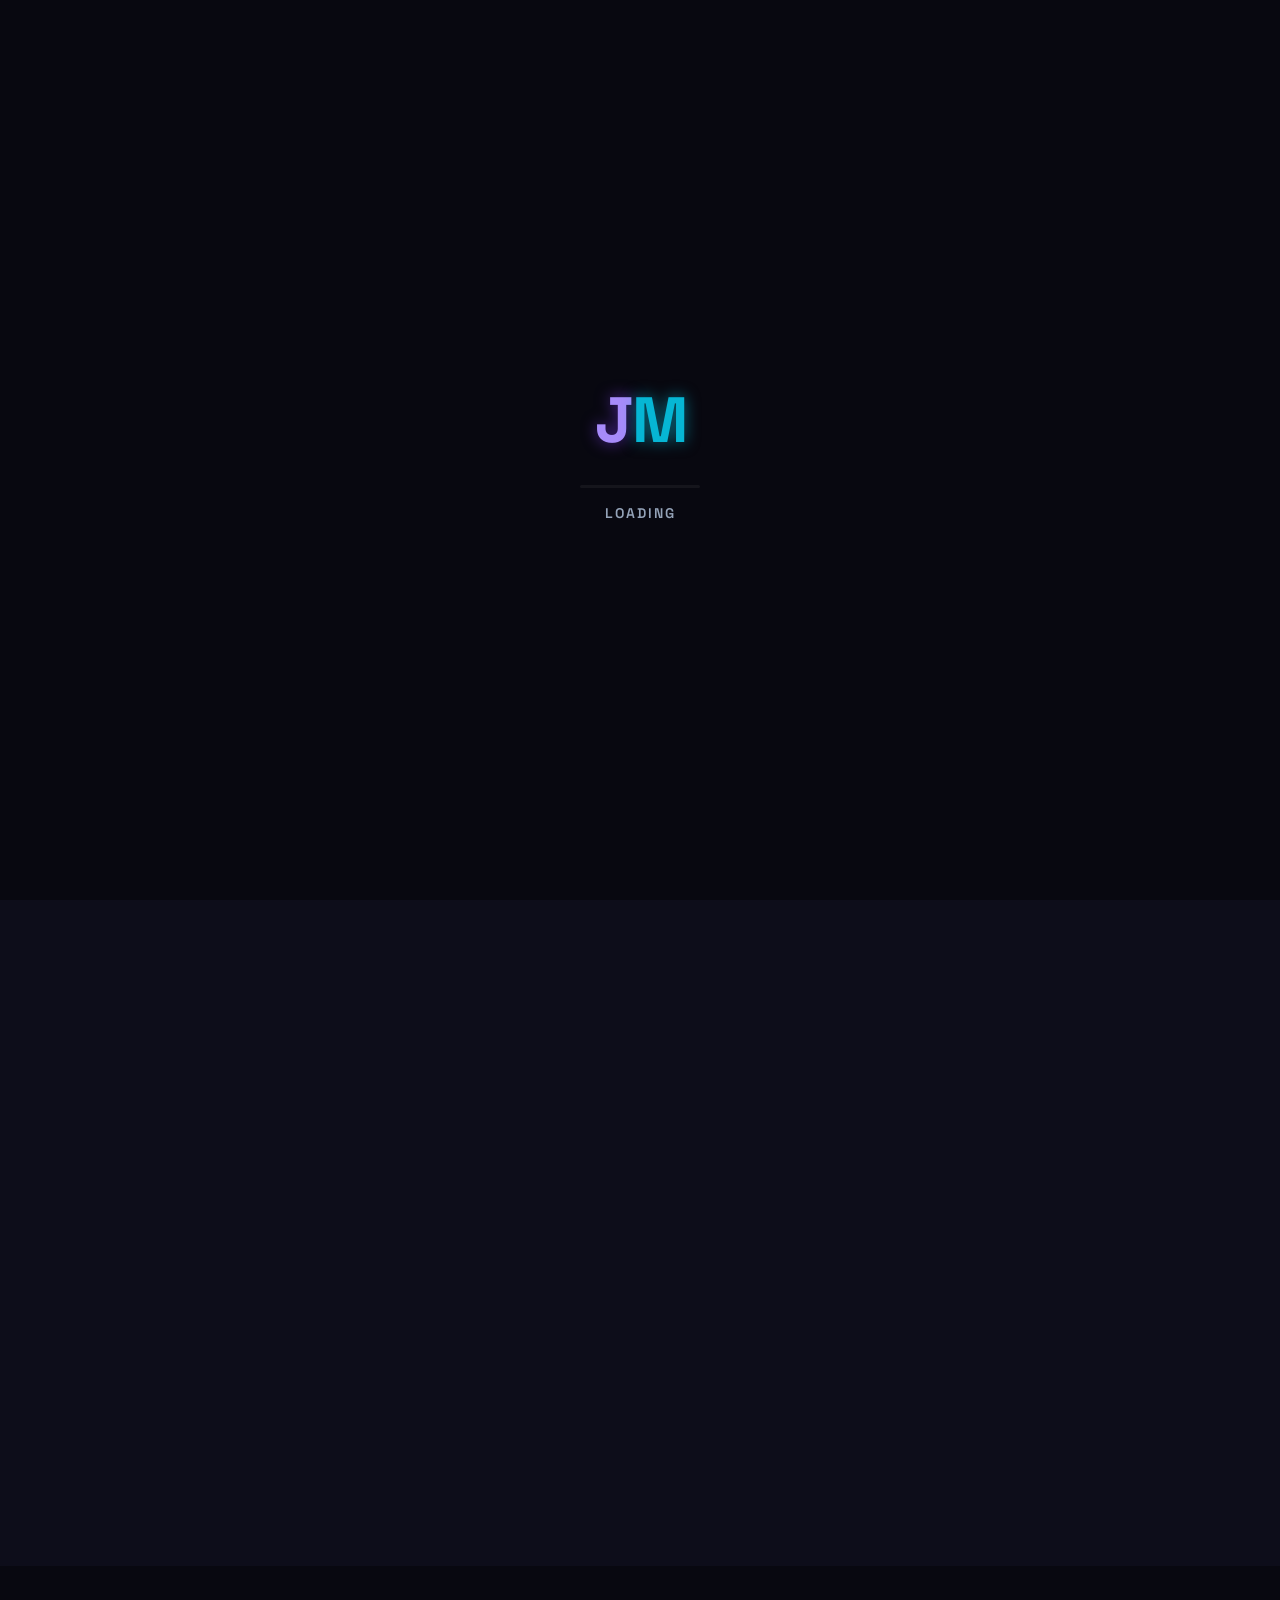
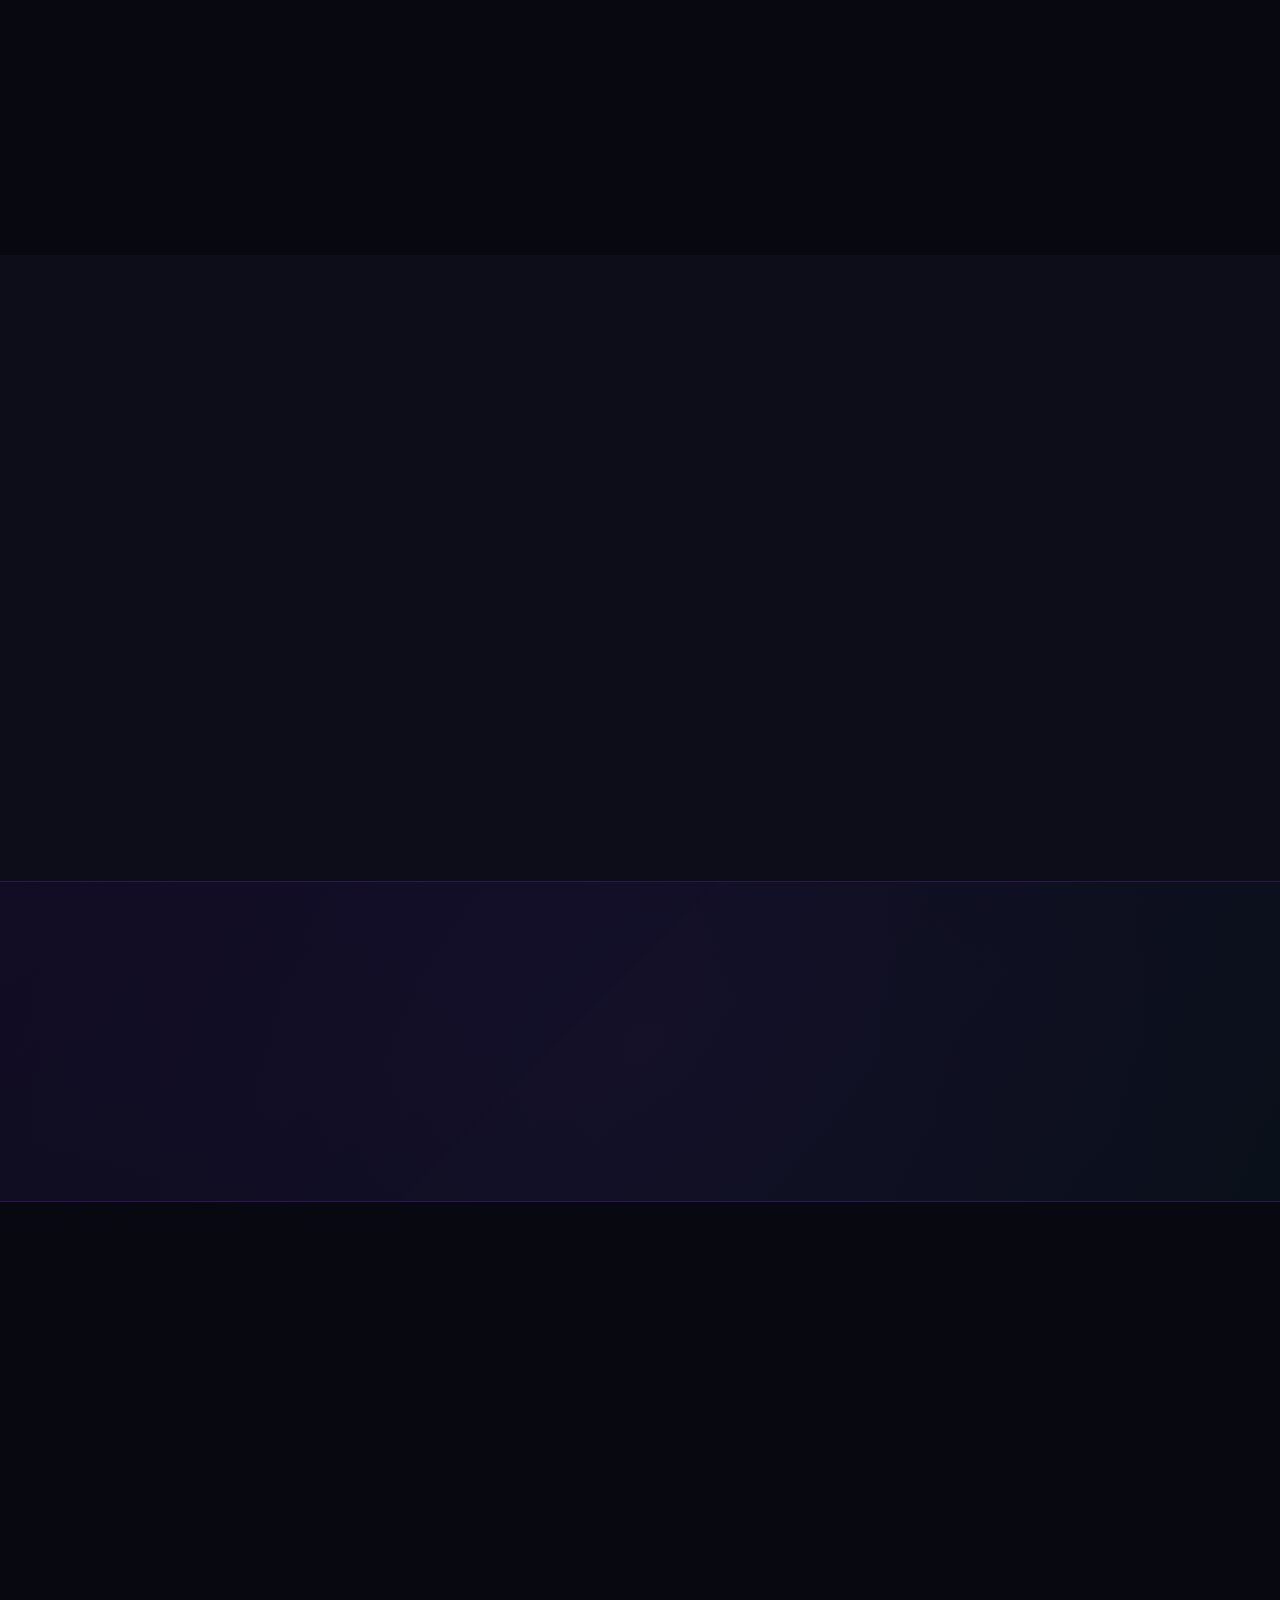
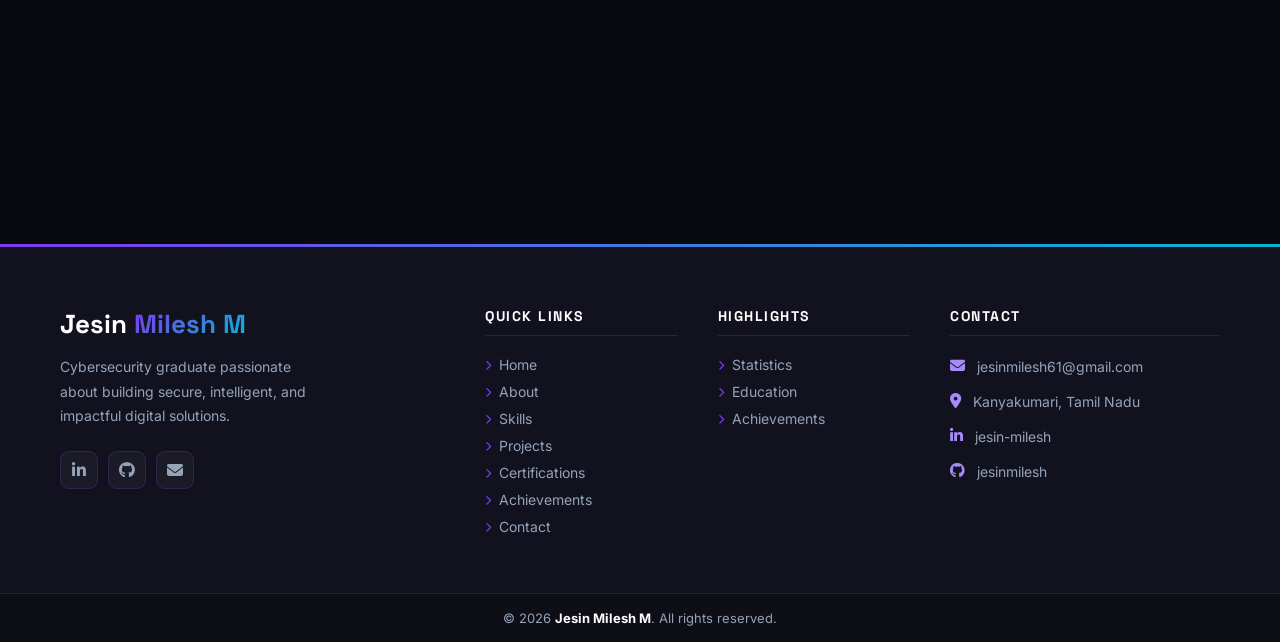
==== index.html @ 84e6f91c "updated" ====
<!DOCTYPE html>
<html lang="en">

<head>
    <meta charset="UTF-8">
    <meta name="viewport" content="width=device-width, initial-scale=1.0">
    <title>Jesin Milesh M | Cybersecurity &amp; Developer Portfolio</title>
    <meta name="description"
        content="Portfolio of Jesin Milesh M — Cybersecurity enthusiast, Python developer, and SOC analyst. Explore projects in threat analysis, privacy tools, and app development.">
    <meta name="keywords" content="Jesin Milesh, Cybersecurity, Python Developer, SOC, Portfolio, Tamil Nadu">
    <meta property="og:title" content="Jesin Milesh M | Cybersecurity & Developer Portfolio">
    <meta property="og:description"
        content="Cybersecurity enthusiast, Python developer and SOC analyst showcasing real-world projects.">
    <meta property="og:type" content="website">

    <!-- Fonts & Icons -->
    <link rel="preconnect" href="https://fonts.googleapis.com">
    <link rel="preconnect" href="https://fonts.gstatic.com" crossorigin>
    <link
        href="https://fonts.googleapis.com/css2?family=Space+Grotesk:wght@400;500;600;700&family=Inter:wght@300;400;500;600&display=swap"
        rel="stylesheet">
    <link rel="stylesheet" href="https://cdnjs.cloudflare.com/ajax/libs/font-awesome/6.5.0/css/all.min.css" />
    <link rel="stylesheet" href="style.css">

    <!-- EmailJS -->
    <script src="https://cdn.jsdelivr.net/npm/@emailjs/browser@4/dist/email.min.js"></script>
    <script>emailjs.init({ publicKey: "T2o3gZiJ9_djpbss8" });</script>

    <!-- Typed.js -->
    <script src="https://cdnjs.cloudflare.com/ajax/libs/typed.js/2.0.11/typed.min.js"></script>
</head>

<body>

    <!-- Transitioning Profile Image -->
    <div class="profile-frame" id="transitioningProfileImage">
        <img src="images/profile-4.jpeg" alt="Jesin Milesh M">
    </div>

    <!-- ── PRELOADER ── -->
    <div id="preloader" class="preloader">
        <div class="preloader-content">
            <div class="preloader-logo">
                <span class="logo-j">J</span><span class="logo-m">M</span>
            </div>
            <div class="preloader-loader">
                <div class="loader-bar"></div>
            </div>
            <div class="preloader-text">Loading<span></span></div>
        </div>
    </div>

    <!-- Toast Notification -->
    <div class="toast" id="toast" role="alert"></div>

    <!-- Scroll-Up Button -->
    <div class="scroll-up-btn" id="scrollUpBtn" aria-label="Scroll to top">
        <i class="fas fa-angle-up"></i>
    </div>

    <!-- ── NAVBAR ── -->
    <nav class="navbar" id="navbar">
        <div class="max-width">
            <div class="logo"><a href="#home">Jesin <span>Milesh M</span></a></div>
            <ul class="menu" id="navMenu">
                <li><a href="#home" class="menu-link">Home</a></li>
                <li><a href="#about" class="menu-link">About</a></li>
                <li><a href="#skills" class="menu-link">Skills</a></li>
                <li><a href="#projects" class="menu-link">Projects</a></li>
                <!-- <li><a href="#experience" class="menu-link">Experience</a></li> -->
                <li><a href="#certificates" class="menu-link">Certifications</a></li>
                <li><a href="#achievements" class="menu-link">Achievements</a></li>
                <li><a href="#contact" class="menu-link">Contact</a></li>
            </ul>
            <button class="menu-btn" id="menuBtn" aria-label="Toggle menu"><i class="fas fa-bars"
                    id="menuIcon"></i></button>
        </div>
    </nav>

    <!-- ── HOME ── -->
    <section class="home" id="home">
        <div class="max-width">
            <div class="home-content">
                <div class="home-badge"><span class="dot"></span> Available for Opportunities</div>
                <div class="text-1">Hello, my name is</div>
                <div class="text-2">Jesin Milesh M</div>
                <div class="text-3">I'm a <span class="typing"></span></div>
                <div class="home-actions">
                    <a href="CV/JESIN_MILESH_RESUME.pdf" download="JESIN_MILESH_RESUME.pdf" class="btn-primary">
                        <i class="fas fa-download"></i> Download CV
                    </a>
                    <a href="#projects" class="btn-outline">
                        <i class="fas fa-folder-open"></i> View Projects
                    </a>
                </div>
                <div class="home-socials">
                    <a href="https://www.linkedin.com/in/jesin-milesh-m-7981bb347/" target="_blank" rel="noopener noreferrer"
                        aria-label="LinkedIn"><i class="fab fa-linkedin-in"></i></a>
                    <a href="https://github.com/jesinmilesh" target="_blank" rel="noopener noreferrer" aria-label="GitHub"><i
                            class="fab fa-github"></i></a>
                    <a href="mailto:jesinmilesh61@gmail.com" aria-label="Email"><i class="fas fa-envelope"></i></a>
                </div>
            </div>
            <div class="home-image-placeholder" id="homeImagePlaceholder"></div>
        </div>
        <div class="scroll-indicator"><span>Scroll</span><i class="fas fa-chevron-down"></i></div>
    </section>

    <!-- ── ABOUT ── -->
    <section class="about" id="about">
        <div class="max-width">
            <h2 class="section-title reveal">About <span>Me</span></h2>
            <div class="about-content reveal">
                <div class="col-left">
                    <div class="about-image-placeholder" id="aboutImagePlaceholder"></div>
                </div>
                <div class="col-right">
                    <div class="sub-title">I'm a <span class="typing-2"></span></div>
                    <p>
                        Hi there! I'm a passionate Cybersecurity graduate from Prathyusha Engineering College, driven by
                        curiosity and a desire to solve real-world security challenges. I bring hands-on experience
                        building cybersecurity tools, desktop applications, and web platforms — turning complex ideas
                        into working solutions.
                    </p>
                    <div class="edu-timeline">
                        <div class="edu-item">
                            <div class="year">2024 – 2028 <span class="current-badge"><span class="green-dot"></span> Currently Studying</span></div>
                            <div class="degree">B.E. Computer Science &amp; Engineering (Cyber Security Specialization)</div>
                            <div class="school">Prathyusha Engineering College, Tamil Nadu</div>
                        </div>
                    </div>
                    <a href="CV/JESIN_MILESH_RESUME.pdf" download="JESIN_MILESH_RESUME.pdf" class="btn-primary">
                        <i class="fas fa-file-pdf"></i> Download Resume
                    </a>
                </div>
            </div>
        </div>
    </section>

    <!-- ── STATISTICS ── -->
    <section class="statistics" id="stats">
        <div class="max-width">
            <h2 class="section-title reveal">Key <span>Statistics</span></h2>
            <div class="stats-row reveal">
                <div class="stat-card">
                    <div class="num">11+</div>
                    <div class="label">Projects</div>
                </div>
                <div class="stat-card">
                    <div class="num">20+</div>
                    <div class="label">Technologies</div>
                </div>
                <div class="stat-card">
                    <div class="num">11+</div>
                    <div class="label">Certificates</div>
                </div>
                <div class="stat-card">
                    <div class="num">1+</div>
                    <div class="label">Internships</div>
                </div>
                <div class="stat-card">
                    <div class="num">60+</div>
                    <div class="label">LeetCode Problems</div>
                </div>
                <div class="stat-card">
                    <div class="num">30+</div>
                    <div class="label">HackerRank Problems</div>
                </div>
                <div class="stat-card">
                    <div class="num">5+</div>
                    <div class="label">Hackathons Participated</div>
                </div>
                <div class="stat-card">
                    <div class="num">5+</div>
                    <div class="label">CTFs Participated</div>
                </div>
            </div>
        </div>
    </section>

    <!-- ── SKILLS ── -->
    <section class="skills" id="skills">
        <div class="max-width">
            <h2 class="section-title reveal">My <span>Skills</span></h2>
            <div class="skills-content reveal">
                <div class="col-left">
                    <div class="sub-title">Creative Skills &amp; Experience</div>
                    <p>Comfortable with a broad stack spanning low-level programming, database management, desktop GUIs,
                        and cybersecurity tooling. Always eager to pick up new technologies.</p>
                    <div class="skill-categories">
                        <button class="cat-btn active" data-cat="all">All</button>
                        <button class="cat-btn" data-cat="lang">Languages</button>
                        <button class="cat-btn" data-cat="db">Databases</button>
                        <button class="cat-btn" data-cat="tools">Tools</button>
                        <button class="cat-btn" data-cat="sec">Security</button>
                        <button class="cat-btn" data-cat="soft">Soft Skills</button>
                    </div>
                </div>
                <div class="col-right">
                    <!-- Languages -->
                    <div class="skill-bar" data-cat="lang">
                        <i class="fab fa-java"></i> Java
                    </div>
                    <div class="skill-bar" data-cat="lang">
                        <i class="fab fa-python"></i> Python
                    </div>
                    <div class="skill-bar" data-cat="lang">
                        <i class="fas fa-c"></i> C Language
                    </div>
                    <div class="skill-bar" data-cat="lang">
                        <i class="fab fa-html5"></i> HTML &amp; CSS
                    </div>
                    <!-- Databases -->
                    <div class="skill-bar" data-cat="db">
                        <i class="fas fa-database"></i> MySQL
                    </div>
                    <div class="skill-bar" data-cat="db">
                        <i class="fas fa-database"></i> SQLite
                    </div>
                    <!-- Tools -->
                    <div class="skill-bar" data-cat="tools">
                        <i class="fab fa-git-alt"></i> Git &amp; GitHub
                    </div>
                    <div class="skill-bar" data-cat="tools">
                        <i class="fas fa-window-maximize"></i> Tkinter
                    </div>
                    <div class="skill-bar" data-cat="tools">
                        <i class="fab fa-windows"></i> Windows
                    </div>
                    <div class="skill-bar" data-cat="tools">
                        <i class="fab fa-ubuntu"></i> Ubuntu
                    </div>
                    <div class="skill-bar" data-cat="tools">
                        <i class="fas fa-terminal"></i> Linux (CLI)
                    </div>
                    <div class="skill-bar" data-cat="tools">
                        <i class="fas fa-code"></i> VS Code
                    </div>
                    <!-- Security -->
                    <div class="skill-bar" data-cat="sec">
                        <i class="fas fa-network-wired"></i> Network Security
                    </div>
                    <div class="skill-bar" data-cat="sec">
                        <i class="fas fa-lock"></i> Cryptography
                    </div>
                    <div class="skill-bar" data-cat="sec">
                        <i class="fas fa-crosshairs"></i> Nmap
                    </div>
                    <div class="skill-bar" data-cat="sec">
                        <i class="fas fa-bug"></i> Burpsuite
                    </div>
                    <div class="skill-bar" data-cat="sec">
                        <i class="fas fa-ethernet"></i> Wireshark
                    </div>
                    <div class="skill-bar" data-cat="sec">
                        <i class="fas fa-dragon"></i> Kali Linux
                    </div>
                    <div class="skill-bar" data-cat="sec">
                        <i class="fab fa-fedora"></i> Fedora
                    </div>
                    <div class="skill-bar" data-cat="sec">
                        <i class="fas fa-fish"></i> Zphisher
                    </div>
                    <div class="skill-bar" data-cat="sec">
                        <i class="fas fa-user-secret"></i> Metasploit
                    </div>
                    <div class="skill-bar" data-cat="sec">
                        <i class="fas fa-mobile-screen-button"></i> PhoneSploit
                    </div>
                    <div class="skill-bar" data-cat="sec">
                        <i class="fas fa-envelope-open-text"></i> Gophish
                    </div>
                    <div class="skill-bar" data-cat="sec">
                        <i class="fas fa-location-crosshairs"></i> Seeker
                    </div>
                    <div class="skill-bar" data-cat="sec">
                        <i class="fas fa-mask"></i> Villain
                    </div>
                    <div class="skill-bar" data-cat="sec">
                        <i class="fas fa-key"></i> John the Ripper
                    </div>
                    <div class="skill-bar" data-cat="sec">
                        <i class="fas fa-sitemap"></i> Subfinder
                    </div>
                    <div class="skill-bar" data-cat="sec">
                        <i class="fas fa-folder-tree"></i> Gobuster
                    </div>
                    <!-- Soft Skills -->
                    <div class="skill-bar" data-cat="soft">
                        <i class="fas fa-brain"></i> Analytical &amp; Critical Thinking
                    </div>
                    <div class="skill-bar" data-cat="soft">
                        <i class="fas fa-eye"></i> Attention to Detail
                    </div>
                    <div class="skill-bar" data-cat="soft">
                        <i class="fas fa-book-open"></i> Self-Directed Learning
                    </div>
                    <div class="skill-bar" data-cat="soft">
                        <i class="fas fa-users"></i> Team Collaboration
                    </div>
                    <div class="skill-bar" data-cat="soft">
                        <i class="fas fa-comments"></i> Effective Communication
                    </div>
                    <div class="skill-bar" data-cat="soft">
                        <i class="fas fa-clock"></i> Time Management
                    </div>
                    <div class="skill-bar" data-cat="soft">
                        <i class="fas fa-lightbulb"></i> Problem Solving
                    </div>
                    <div class="skill-bar" data-cat="soft">
                        <i class="fas fa-crown"></i> Leadership
                    </div>
                    <div class="skill-bar" data-cat="soft">
                        <i class="fas fa-sync-alt"></i> Adaptability
                    </div>
                </div>
            </div>
        </div>
    </section>

    <!-- ── PROJECTS ── -->
    <section class="projects" id="projects">
        <div class="max-width">
            <h2 class="section-title reveal">My <span>Projects</span></h2>

            <!-- Filter Tabs -->
            <div class="filter-tabs reveal">
                <button class="filter-btn active" data-filter="all">All</button>
                <button class="filter-btn" data-filter="python">Python</button>
                <button class="filter-btn" data-filter="cyber">Cybersecurity</button>
                <button class="filter-btn" data-filter="web">Web</button>
            </div>

            <div class="projects-grid reveal">

                <!-- Bank System -->
                <div class="proj-card" data-cat="python">
                    <div class="proj-img">
                        <img src="images/bank_dashboard_1779097902917.png" alt="Bank Management System" loading="lazy">
                    </div>
                    <div class="proj-body">
                        <div class="proj-title">Bank Management System</div>
                        <p class="proj-desc">A secure Python desktop app for modern banking: account management, QR-code
                            transactions, and loan processing.</p>
                        <div class="proj-tags">
                            <span class="proj-tag">Python</span><span class="proj-tag">Tkinter</span><span
                                class="proj-tag">SQLite</span><span class="proj-tag">QR Code</span>
                        </div>
                        <div class="proj-actions">
                            <a href="projects/bank.html" class="proj-btn primary">View Details</a>
                            <a href="https://github.com/jesinmilesh/projects/tree/main/Projects/Bank" target="_blank" class="proj-btn outline"><i
                                    class="fab fa-github"></i> GitHub</a>
                        </div>
                    </div>
                </div>

                <!-- Automated Network Log Intelligence & Threat Analysis -->
                <div class="proj-card" data-cat="cyber python">
                    <div class="proj-img">
                        <img src="images/threat_dashboard_1779097954073.png" alt="Automated Network Log Intelligence &amp; Threat Analysis" loading="lazy">
                    </div>
                    <div class="proj-body">
                        <div class="proj-title">Automated Network Log Intelligence &amp; Threat Analysis</div>
                        <ul class="proj-bullets">
                            <li>Built a desktop application for real-time network log monitoring, threat detection, and behavioral analysis.</li>
                            <li>Non-blocking network scanning via Python threading; OS-level data collection using subprocess (netstat, wevtutil).</li>
                            <li>Regex-driven log parsing, CSV export, and time-series behavioral tracking with collections &amp; datetime modules.</li>
                            <li>Hardware-level audio alerts via winsound for immediate incident notification; GUI built with tkinter.</li>
                        </ul>
                        <div class="proj-tags">
                            <span class="proj-tag">Python</span><span class="proj-tag">Tkinter</span><span class="proj-tag">Threading</span><span class="proj-tag">Regex</span><span class="proj-tag">Threat Detection</span>
                        </div>
                        <div class="proj-actions">
                            <a href="projects/threat.html" class="proj-btn primary">View Details</a>
                            <a href="https://github.com/jesinmilesh/projects/tree/main/Projects/Threat%20Analysis" target="_blank" class="proj-btn outline"><i class="fab fa-github"></i> GitHub</a>
                        </div>
                    </div>
                </div>

                <!-- Cyber Privacy Mirror -->
                <div class="proj-card" data-cat="cyber python">
                    <div class="proj-img">
                        <img src="images/cyber_privacy_mirror_icon.png" alt="Cyber Privacy Mirror" loading="lazy"
                            style="object-fit:contain;background:#0d0d1a;padding:20px;">
                    </div>
                    <div class="proj-body">
                        <div class="proj-title">Cyber Privacy Mirror</div>
                        <p class="proj-desc">An AI-powered cross-platform app for cybersecurity, privacy management,
                            network intelligence, and posture monitoring.</p>
                        <div class="proj-tags">
                            <span class="proj-tag">Python</span><span class="proj-tag">AI</span><span class="proj-tag">Network</span><span class="proj-tag">Privacy</span>
                        </div>
                        <div class="proj-actions">
                            <a href="projects/cyber-privacy-mirror.html" class="proj-btn primary">View Details</a>
                            <a href="https://github.com/jesinmilesh/projects/tree/main/Projects/Cyber%20Privacy%20Mirror" target="_blank" class="proj-btn outline"><i class="fab fa-github"></i> GitHub</a>
                        </div>
                    </div>
                </div>

                <!-- Employee Management System -->
                <div class="proj-card" data-cat="python">
                    <div class="proj-img">
                        <img src="images/employee_dashboard_1779097919180.png" alt="Employee Management System"
                            loading="lazy">
                    </div>
                    <div class="proj-body">
                        <div class="proj-title">Employee Management System</div>
                        <ul class="proj-bullets">
                            <li>Developed a full-stack desktop application to manage employee records with CRUD operations and role-based access.</li>
                            <li>Designed normalized relational schema in MySQL; integrated with Python backend for secure data transactions.</li>
                        </ul>
                        <div class="proj-tags">
                            <span class="proj-tag">Python</span><span class="proj-tag">Tkinter</span><span class="proj-tag">MySQL</span><span class="proj-tag">CRUD</span><span class="proj-tag">RBAC</span>
                        </div>
                        <div class="proj-actions">
                            <a href="projects/employee.html" class="proj-btn primary">View Details</a>
                            <a href="https://github.com/jesinmilesh/projects/tree/main/Projects/Employee" target="_blank" class="proj-btn outline"><i class="fab fa-github"></i> GitHub</a>
                        </div>
                    </div>
                </div>

                <!-- Inventory Management System -->
                <div class="proj-card" data-cat="python">
                    <div class="proj-img">
                        <img src="images/inventory_dashboard_1779097936576.png" alt="Inventory Management System" loading="lazy">
                    </div>
                    <div class="proj-body">
                        <div class="proj-title">Inventory Management System</div>
                        <ul class="proj-bullets">
                            <li>Built an inventory tracking system with automated stock alerts, search/filter functionality, and report generation.</li>
                            <li>Streamlined real-time stock management, sales monitoring, and supply chain analytics with intuitive dashboard metrics.</li>
                        </ul>
                        <div class="proj-tags">
                            <span class="proj-tag">Python</span><span class="proj-tag">SQLite</span><span class="proj-tag">Stock Alerts</span><span class="proj-tag">Reporting</span><span class="proj-tag">Tkinter</span>
                        </div>
                        <div class="proj-actions">
                            <a href="projects/inventory.html" class="proj-btn primary">View Details</a>
                            <a href="https://github.com/jesinmilesh/projects/tree/main/Projects/Inventory-Management-System/Inventory-Management-System-With-Python-main" target="_blank" class="proj-btn outline"><i class="fab fa-github"></i> GitHub</a>
                        </div>
                    </div>
                </div>

                <!-- Account Registration System -->
                <div class="proj-card" data-cat="python cyber">
                    <div class="proj-img" style="background: radial-gradient(circle at 50% 50%, #1e1b4b 0%, #080810 100%); display: flex; align-items: center; justify-content: center;">
                        <i class="fas fa-user-shield" style="font-size: 64px; background: linear-gradient(135deg, #6366f1, #a855f7); -webkit-background-clip: text; background-clip: text; -webkit-text-fill-color: transparent;"></i>
                    </div>
                    <div class="proj-body">
                        <div class="proj-title">Account Registration System</div>
                        <ul class="proj-bullets">
                            <li>Implemented secure user registration with input validation, password hashing, and duplicate-entry prevention.</li>
                            <li>Ensured data integrity and resilient credential storage adhering to secure authentication best practices.</li>
                        </ul>
                        <div class="proj-tags">
                            <span class="proj-tag">Python</span><span class="proj-tag">Authentication</span><span class="proj-tag">Password Hashing</span><span class="proj-tag">Validation</span>
                        </div>
                        <div class="proj-actions">
                            <a href="https://github.com/jesinmilesh" target="_blank" class="proj-btn primary" style="display:flex;align-items:center;justify-content:center;gap:8px;"><i class="fab fa-github"></i> View on GitHub</a>
                        </div>
                    </div>
                </div>

                <!-- Keylogger Simulation -->
                <div class="proj-card" data-cat="cyber python">
                    <div class="proj-img" style="background: radial-gradient(circle at 50% 50%, #31102f 0%, #080810 100%); display: flex; align-items: center; justify-content: center;">
                        <i class="fas fa-keyboard" style="font-size: 64px; background: linear-gradient(135deg, #ec4899, #f43f5e); -webkit-background-clip: text; background-clip: text; -webkit-text-fill-color: transparent;"></i>
                    </div>
                    <div class="proj-body">
                        <div class="proj-title">Keylogger Simulation</div>
                        <ul class="proj-bullets">
                            <li>Developed a controlled keylogger simulation to understand keystroke capture, event monitoring, and endpoint security concepts.</li>
                            <li>Implemented secure logging and analysis in a lab environment to study detection techniques and cybersecurity risks.</li>
                        </ul>
                        <div class="proj-tags">
                            <span class="proj-tag">Python</span><span class="proj-tag">Endpoint Security</span><span class="proj-tag">Event Monitoring</span><span class="proj-tag">Lab Research</span>
                        </div>
                        <div class="proj-actions">
                            <a href="https://github.com/jesinmilesh" target="_blank" class="proj-btn primary" style="display:flex;align-items:center;justify-content:center;gap:8px;"><i class="fab fa-github"></i> View on GitHub</a>
                        </div>
                    </div>
                </div>

                <!-- Password Strength Evaluation -->
                <div class="proj-card" data-cat="cyber python">
                    <div class="proj-img" style="background: radial-gradient(circle at 50% 50%, #0c2a38 0%, #080810 100%); display: flex; align-items: center; justify-content: center;">
                        <i class="fas fa-shield-halved" style="font-size: 64px; background: linear-gradient(135deg, #06b6d4, #3b82f6); -webkit-background-clip: text; background-clip: text; -webkit-text-fill-color: transparent;"></i>
                    </div>
                    <div class="proj-body">
                        <div class="proj-title">Password Strength Evaluation</div>
                        <ul class="proj-bullets">
                            <li>Developed a password strength evaluation tool to analyze passwords based on length, complexity, character diversity, and common security patterns.</li>
                            <li>Provides real-time strength feedback and recommendations to encourage stronger password practices.</li>
                        </ul>
                        <div class="proj-tags">
                            <span class="proj-tag">Python</span><span class="proj-tag">Cybersecurity</span><span class="proj-tag">Entropy Analysis</span><span class="proj-tag">Password Security</span>
                        </div>
                        <div class="proj-actions">
                            <a href="https://github.com/jesinmilesh" target="_blank" class="proj-btn primary" style="display:flex;align-items:center;justify-content:center;gap:8px;"><i class="fab fa-github"></i> View on GitHub</a>
                        </div>
                    </div>
                </div>

                <!-- Hash Generator -->
                <div class="proj-card" data-cat="cyber python">
                    <div class="proj-img" style="background: radial-gradient(circle at 50% 50%, #132e1b 0%, #080810 100%); display: flex; align-items: center; justify-content: center;">
                        <i class="fas fa-hashtag" style="font-size: 64px; background: linear-gradient(135deg, #10b981, #06b6d4); -webkit-background-clip: text; background-clip: text; -webkit-text-fill-color: transparent;"></i>
                    </div>
                    <div class="proj-body">
                        <div class="proj-title">Cryptographic Hash Generator</div>
                        <ul class="proj-bullets">
                            <li>Developed a tool to generate cryptographic hashes from user-provided input using algorithms such as SHA-256 and MD5.</li>
                            <li>Demonstrates password hashing, data integrity verification, and fundamental cryptographic concepts.</li>
                        </ul>
                        <div class="proj-tags">
                            <span class="proj-tag">Python</span><span class="proj-tag">Cryptography</span><span class="proj-tag">SHA-256</span><span class="proj-tag">MD5</span><span class="proj-tag">Integrity</span>
                        </div>
                        <div class="proj-actions">
                            <a href="https://github.com/jesinmilesh" target="_blank" class="proj-btn primary" style="display:flex;align-items:center;justify-content:center;gap:8px;"><i class="fab fa-github"></i> View on GitHub</a>
                        </div>
                    </div>
                </div>

                <!-- Caesar Cipher -->
                <div class="proj-card" data-cat="cyber python">
                    <div class="proj-img" style="background: radial-gradient(circle at 50% 50%, #362208 0%, #080810 100%); display: flex; align-items: center; justify-content: center;">
                        <i class="fas fa-lock-open" style="font-size: 64px; background: linear-gradient(135deg, #f59e0b, #ec4899); -webkit-background-clip: text; background-clip: text; -webkit-text-fill-color: transparent;"></i>
                    </div>
                    <div class="proj-body">
                        <div class="proj-title">Caesar Cipher Encryption Tool</div>
                        <ul class="proj-bullets">
                            <li>Developed an encryption and decryption tool using the Caesar Cipher technique.</li>
                            <li>Demonstrates fundamental concepts of classical cryptography, substitution ciphers, and key-based text transformation.</li>
                        </ul>
                        <div class="proj-tags">
                            <span class="proj-tag">Python</span><span class="proj-tag">Classical Cryptography</span><span class="proj-tag">Substitution Cipher</span><span class="proj-tag">Encryption</span>
                        </div>
                        <div class="proj-actions">
                            <a href="https://github.com/jesinmilesh" target="_blank" class="proj-btn primary" style="display:flex;align-items:center;justify-content:center;gap:8px;"><i class="fab fa-github"></i> View on GitHub</a>
                        </div>
                    </div>
                </div>

                <!-- Base64 Encoder -->
                <div class="proj-card" data-cat="cyber python">
                    <div class="proj-img" style="background: radial-gradient(circle at 50% 50%, #151d38 0%, #080810 100%); display: flex; align-items: center; justify-content: center;">
                        <i class="fas fa-code-compare" style="font-size: 64px; background: linear-gradient(135deg, #818cf8, #38bdf8); -webkit-background-clip: text; background-clip: text; -webkit-text-fill-color: transparent;"></i>
                    </div>
                    <div class="proj-body">
                        <div class="proj-title">Base64 Encoder &amp; Decoder</div>
                        <ul class="proj-bullets">
                            <li>Developed a tool for encoding and decoding text using Base64 representation.</li>
                            <li>Demonstrates data encoding concepts and conversion of binary/text data into a transferable string format.</li>
                        </ul>
                        <div class="proj-tags">
                            <span class="proj-tag">Python</span><span class="proj-tag">Base64</span><span class="proj-tag">Data Encoding</span><span class="proj-tag">Binary Format</span>
                        </div>
                        <div class="proj-actions">
                            <a href="https://github.com/jesinmilesh" target="_blank" class="proj-btn primary" style="display:flex;align-items:center;justify-content:center;gap:8px;"><i class="fab fa-github"></i> View on GitHub</a>
                        </div>
                    </div>
                </div>

                <!-- CryptoVault -->
                <!--
                <div class="proj-card" data-cat="cyber web">
                    <div class="proj-img"
                        style="background:linear-gradient(135deg,#0d0d1a,#1a0a2e);display:flex;align-items:center;justify-content:center;">
                        <i class="fas fa-vault"
                            style="font-size:72px;background:linear-gradient(135deg,#7C3AED,#06B6D4);-webkit-background-clip:text;background-clip:text;-webkit-text-fill-color:transparent;"></i>
                    </div>
                    <div class="proj-body">
                        <div class="proj-title">CryptoVault Platform</div>
                        <p class="proj-desc">A production-grade cryptography platform supporting AES, RSA, DES,
                            Playfair, and Rail Fence ciphers with a premium UI.</p>
                        <div class="proj-tags">
                            <span class="proj-tag">JavaScript</span><span class="proj-tag">AES</span><span
                                class="proj-tag">RSA</span><span class="proj-tag">HTML/CSS</span>
                        </div>
                        <div class="proj-actions">
                            <a href="https://github.com/jesinmilesh" target="_blank" class="proj-btn primary">View
                                Details</a>
                            <a href="https://github.com/jesinmilesh" target="_blank" class="proj-btn outline"><i
                                    class="fab fa-github"></i> GitHub</a>
                        </div>
                    </div>
                </div>
                -->

                <!-- Network Sniffer -->
                <!--
                <div class="proj-card" data-cat="cyber python">
                    <div class="proj-img"
                        style="background:linear-gradient(135deg,#050510,#0a1a0a);display:flex;align-items:center;justify-content:center;">
                        <i class="fas fa-network-wired"
                            style="font-size:72px;background:linear-gradient(135deg,#06B6D4,#22c55e);-webkit-background-clip:text;background-clip:text;-webkit-text-fill-color:transparent;"></i>
                    </div>
                    <div class="proj-body">
                        <div class="proj-title">Network Intrusion Sniffer</div>
                        <p class="proj-desc">A Python-based packet sniffer that captures, analyzes, and logs network
                            traffic, detecting suspicious patterns in real-time.</p>
                        <div class="proj-tags">
                            <span class="proj-tag">Python</span><span class="proj-tag">Scapy</span><span
                                class="proj-tag">Networking</span>
                        </div>
                        <div class="proj-actions">
                            <a href="projects/basic-network-sniffer.html" class="proj-btn primary">View Details</a>
                            <a href="https://github.com/jesinmilesh/CY_Projects/tree/main/Basic_Network_Sniffer" target="_blank"
                                class="proj-btn outline"><i class="fab fa-github"></i> GitHub</a>
                        </div>
                    </div>
                </div>
                -->

                <!-- Network Intrusion Detection System -->
                <!--
                <div class="proj-card" data-cat="cyber python">
                    <div class="proj-img"
                        style="background:linear-gradient(135deg,#050510,#1a0505);display:flex;align-items:center;justify-content:center;">
                        <i class="fas fa-shield-halved"
                            style="font-size:72px;background:linear-gradient(135deg,#ef4444,#7C3AED);-webkit-background-clip:text;background-clip:text;-webkit-text-fill-color:transparent;"></i>
                    </div>
                    <div class="proj-body">
                        <div class="proj-title">Network Intrusion Detection System</div>
                        <p class="proj-desc">An intelligent network monitoring system that analyzes live packet flows, flags anomalous traffic signatures, and logs alerts to prevent intrusions.</p>
                        <div class="proj-tags">
                            <span class="proj-tag">Python</span><span class="proj-tag">Scapy</span><span
                                class="proj-tag">IDS</span><span class="proj-tag">Network Security</span>
                        </div>
                        <div class="proj-actions">
                            <a href="projects/network-intrusion-detection.html" class="proj-btn primary">View Details</a>
                            <a href="https://github.com/jesinmilesh/CY_Projects/tree/main/Network%20Intrusion%20Detection%20System" target="_blank"
                                class="proj-btn outline"><i class="fab fa-github"></i> GitHub</a>
                        </div>
                    </div>
                </div>
                -->

                <!-- Steganography Toolkit -->
                <!--
                <div class="proj-card" data-cat="cyber web">
                    <div class="proj-img"
                        style="background:linear-gradient(135deg,#0d0d1a,#1a0d0a);display:flex;align-items:center;justify-content:center;">
                        <i class="fas fa-image"
                            style="font-size:72px;background:linear-gradient(135deg,#f59e0b,#7C3AED);-webkit-background-clip:text;background-clip:text;-webkit-text-fill-color:transparent;"></i>
                    </div>
                    <div class="proj-body">
                        <div class="proj-title">Steganography Toolkit</div>
                        <p class="proj-desc">A comprehensive web-based toolkit for LSB image steganography, EOF file
                            hiding, and zero-width text camouflage with bit-plane analysis.</p>
                        <div class="proj-tags">
                            <span class="proj-tag">JavaScript</span><span class="proj-tag">Canvas API</span><span
                                class="proj-tag">Steganography</span>
                        </div>
                        <div class="proj-actions">
                            <a href="https://github.com/jesinmilesh" target="_blank" class="proj-btn primary">View Details</a>
                            <a href="https://github.com/jesinmilesh" target="_blank" class="proj-btn outline"><i class="fab fa-github"></i> GitHub</a>
                        </div>
                    </div>
                </div>
                -->

            </div>
        </div>
    </section>

    <!-- ── EXPERIENCE ── -->
    <!--
    <section class="experience" id="experience">
        <div class="max-width">
            <h2 class="section-title reveal">Work <span>Experience</span></h2>
            <div class="timeline reveal">

                <div class="timeline-item">
                    <div class="timeline-dot"></div>
                    <div class="timeline-date">2026 (Present)</div>
                    <div class="timeline-content">
                        <h3>Cyber Security</h3>
                        <h4 class="company">CodeAlpha</h4>
                        <p>Developed and tested custom security solutions and Python network tools. Built a basic network sniffer using Scapy for capturing and analyzing live packet data to detect potential network intrusions.</p>
                        <div class="timeline-tags">
                            <span class="tech-tag">Python</span><span class="tech-tag">Scapy</span><span class="tech-tag">Network Security</span>
                        </div>
                    </div>
                </div>

                <div class="timeline-item">
                    <div class="timeline-dot"></div>
                    <div class="timeline-date">2026</div>
                    <div class="timeline-content">
                        <h3>Cybersecurity Intern</h3>
                        <h4 class="company">CyArt</h4>
                        <p>Conducted vulnerability assessments, analyzed security logs, and worked with intrusion detection systems to monitor infrastructure health and integrity.</p>
                        <div class="timeline-tags">
                            <span class="tech-tag">Vulnerability Assessment</span><span class="tech-tag">SIEM</span><span class="tech-tag">Linux</span>
                        </div>
                    </div>
                </div>

            </div>
        </div>
    </section>
    -->

    <!-- ── CERTIFICATIONS ── -->
    <section class="certificates" id="certificates">
        <div class="max-width">
            <h2 class="section-title reveal">My <span>Certificates</span></h2>
            <div class="certs-grid reveal">

                <!-- AWS Educate -->
                <div class="cert-card">
                    <div class="cert-icon-wrapper">
                        <i class="fab fa-aws"></i>
                    </div>
                    <div class="cert-info">
                        <div class="cert-title">AWS Educate: Introduction to Cloud Computing 101</div>
                        <div class="cert-issuer">
                            <i class="fas fa-certificate"></i> Amazon Web Services
                        </div>
                        <div class="cert-type">Cloud Computing</div>
                    </div>
                </div>

                <!-- WiFi Pentesting -->
                <div class="cert-card">
                    <div class="cert-icon-wrapper">
                        <i class="fas fa-wifi"></i>
                    </div>
                    <div class="cert-info">
                        <div class="cert-title">WIFI Pentesting</div>
                        <div class="cert-issuer">
                            <i class="fas fa-certificate"></i> Cappriciosec University
                        </div>
                        <div class="cert-type">Cybersecurity</div>
                    </div>
                </div>

                <!-- Python Programming -->
                <div class="cert-card">
                    <div class="cert-icon-wrapper">
                        <i class="fab fa-python"></i>
                    </div>
                    <div class="cert-info">
                        <div class="cert-title">Python Programming</div>
                        <div class="cert-issuer">
                            <i class="fas fa-certificate"></i> NICEDT
                        </div>
                        <div class="cert-type">Development</div>
                    </div>
                </div>

                <!-- Hack with India -->
                <div class="cert-card">
                    <div class="cert-icon-wrapper">
                        <i class="fab fa-microsoft"></i>
                    </div>
                    <div class="cert-info">
                        <div class="cert-title">Hack with India Hackathon</div>
                        <div class="cert-issuer">
                            <i class="fas fa-certificate"></i> Microsoft (Participant)
                        </div>
                        <div class="cert-type">Hackathon</div>
                    </div>
                </div>

                <!-- Codeathon 3.0 -->
                <div class="cert-card">
                    <div class="cert-icon-wrapper">
                        <i class="fas fa-code"></i>
                    </div>
                    <div class="cert-info">
                        <div class="cert-title">Codeathon 3.0</div>
                        <div class="cert-issuer">
                            <i class="fas fa-certificate"></i> National Level Hackathon (Participant)
                        </div>
                        <div class="cert-type">Hackathon</div>
                    </div>
                </div>

                <!-- Cisco Packet Tracer -->
                <div class="cert-card">
                    <div class="cert-icon-wrapper">
                        <i class="fas fa-network-wired"></i>
                    </div>
                    <div class="cert-info">
                        <div class="cert-title">Getting Started with Cisco Packet Tracer</div>
                        <div class="cert-issuer">
                            <i class="fas fa-certificate"></i> Cisco Networking Academy
                        </div>
                        <div class="cert-type">Networking</div>
                    </div>
                </div>

                <!-- Cisco Cyber Security -->
                <div class="cert-card">
                    <div class="cert-icon-wrapper">
                        <i class="fas fa-shield-halved"></i>
                    </div>
                    <div class="cert-info">
                        <div class="cert-title">Introduction to Cyber Security</div>
                        <div class="cert-issuer">
                            <i class="fas fa-certificate"></i> Cisco Networking Academy
                        </div>
                        <div class="cert-type">Cybersecurity</div>
                    </div>
                </div>

                <!-- Evil Corp CTF -->
                <div class="cert-card">
                    <div class="cert-icon-wrapper">
                        <i class="fas fa-flag"></i>
                    </div>
                    <div class="cert-info">
                        <div class="cert-title">Evil Corp CTF</div>
                        <div class="cert-issuer">
                            <i class="fas fa-certificate"></i> Nexploit Security Operations
                        </div>
                        <div class="cert-type">CTF Competition</div>
                    </div>
                </div>

                <!-- Nexora Hackathon -->
                <div class="cert-card">
                    <div class="cert-icon-wrapper">
                        <i class="fas fa-laptop-code"></i>
                    </div>
                    <div class="cert-info">
                        <div class="cert-title">Nexora Hackathon</div>
                        <div class="cert-issuer">
                            <i class="fas fa-certificate"></i> Hackhere (Participant)
                        </div>
                        <div class="cert-type">Hackathon</div>
                    </div>
                </div>

                <!-- Code of Thrones -->
                <div class="cert-card">
                    <div class="cert-icon-wrapper">
                        <i class="fas fa-chess-knight"></i>
                    </div>
                    <div class="cert-info">
                        <div class="cert-title">Code of Thrones</div>
                        <div class="cert-issuer">
                            <i class="fas fa-certificate"></i> National Level Hackathon (Participant)
                        </div>
                        <div class="cert-type">Hackathon</div>
                    </div>
                </div>

                <!-- CIT Cyber Security Workshop -->
                <div class="cert-card">
                    <div class="cert-icon-wrapper">
                        <i class="fas fa-user-shield"></i>
                    </div>
                    <div class="cert-info">
                        <div class="cert-title">Cyber Security Workshop</div>
                        <div class="cert-issuer">
                            <i class="fas fa-certificate"></i> National Level Technical Symposium
                        </div>
                        <div class="cert-type">Workshop</div>
                    </div>
                </div>

            </div>
        </div>
    </section>

    <!-- ── ACHIEVEMENTS ── -->
    <section class="achievements" id="achievements">
        <div class="max-width">
            <h2 class="section-title reveal">My <span>Achievements</span></h2>
            <div class="achievements-grid reveal">

                <!-- Achievement 1 -->
                <div class="achievement-card">
                    <div class="ach-icon-wrapper">
                        <i class="fas fa-trophy"></i>
                    </div>
                    <h3>Hack with India Hackathon</h3>
                    <span class="ach-org">Organized by Microsoft</span>
                    <p>Selected as a national participant in Microsoft's Hack with India Hackathon, designing and collaborating on secure cloud and web solutions.</p>
                </div>

                <!-- Achievement 2 -->
                <div class="achievement-card">
                    <div class="ach-icon-wrapper">
                        <i class="fas fa-medal"></i>
                    </div>
                    <h3>Codeathon 3.0</h3>
                    <span class="ach-org">College-level Competitive Programming</span>
                    <p>Participated in the competitive coding arena, solving advanced algorithm and data structure problems in a high-pressure, timed environment.</p>
                </div>

                <!-- Achievement 3 -->
                <div class="achievement-card">
                    <div class="ach-icon-wrapper">
                        <i class="fas fa-shield-halved"></i>
                    </div>
                    <h3>Security Tools Redesign</h3>
                    <span class="ach-org">Independent Projects</span>
                    <p>Designed and built modular platforms like CryptoVault (supporting advanced symmetric &amp; asymmetric ciphers) and the Steganography Toolkit from scratch.</p>
                </div>

            </div>
        </div>
    </section>

    <!-- ── CALL TO ACTION ── -->
    <section class="cta-section">
        <div class="max-width">
            <div class="cta-content reveal">
                <h2>Interested in collaborating?</h2>
                <p>Let's build secure and intelligent solutions together.</p>
                <a href="mailto:jesinmilesh61@gmail.com" class="btn-primary cta-btn">
                    <i class="fas fa-envelope"></i> Contact Me
                </a>
            </div>
        </div>
    </section>

    <!-- ── CONTACT ── -->
    <section class="contact" id="contact">
        <div class="max-width">
            <h2 class="section-title reveal">Get In <span>Touch</span></h2>
            <div class="contact-content reveal">
                <div class="col-left">
                    <div class="sub-title">Let's Connect</div>
                    <p>Feel free to reach out for collaborations, opportunities, or just a tech chat. I always reply and
                        value every message!</p>

                    <!-- Clickable contact logos only -->
                    <div class="contact-logos-only">
                        <a href="https://maps.app.goo.gl/9uQakotAdjS33U249" target="_blank" rel="noopener noreferrer" aria-label="Location" class="contact-logo-link">
                            <i class="fas fa-map-marker-alt"></i>
                        </a>
                        <a href="mailto:jesinmilesh61@gmail.com" aria-label="Email" class="contact-logo-link">
                            <i class="fas fa-envelope"></i>
                        </a>
                        <a href="https://www.linkedin.com/in/jesin-milesh-m-7981bb347/" target="_blank" rel="noopener noreferrer" aria-label="LinkedIn" class="contact-logo-link">
                            <i class="fab fa-linkedin-in"></i>
                        </a>
                        <a href="https://github.com/jesinmilesh" target="_blank" rel="noopener noreferrer" aria-label="GitHub" class="contact-logo-link">
                            <i class="fab fa-github"></i>
                        </a>
                    </div>
                </div>

                <div class="col-right">
                    <form id="contact-form" class="contact-form" novalidate>
                        <input type="hidden" name="access_key" value="b0d05aee-e867-4b2e-b436-474d50b5f7b4">
                        <div class="row-fields">
                            <input type="text" id="c-name" name="Name" placeholder="Your Name" required>
                            <input type="email" id="c-email" name="Email" placeholder="Your Email" required>
                        </div>
                        <input type="text" id="c-subject" name="Subject" placeholder="Subject" required>
                        <textarea id="c-message" name="Message" placeholder="Your message..." required></textarea>
                        <button type="button" class="submit-btn" id="sendBtn" onclick="sendMessage()">
                            <i class="fas fa-paper-plane"></i> Send Message
                        </button>
                    </form>
                </div>
            </div>
        </div>
    </section>

    <!-- ── FOOTER ── -->
    <footer>
        <!-- Top gradient border -->
        <div class="footer-top-bar"></div>

        <div class="footer-main">
            <div class="max-width">
                <div class="footer-grid">

                    <!-- Brand & Tagline -->
                    <div class="footer-col footer-about">
                        <div class="footer-logo">Jesin <span>Milesh M</span></div>
                        <p class="footer-tagline">Cybersecurity graduate passionate about building secure, intelligent,
                            and impactful digital solutions.</p>
                        <div class="footer-social">
                            <a href="https://www.linkedin.com/in/jesin-milesh-m-7981bb347/" target="_blank" rel="noopener noreferrer"
                                aria-label="LinkedIn"><i class="fab fa-linkedin-in"></i></a>
                            <a href="https://github.com/jesinmilesh" target="_blank" rel="noopener noreferrer" aria-label="GitHub"><i
                                    class="fab fa-github"></i></a>
                            <a href="mailto:jesinmilesh61@gmail.com" aria-label="Email"><i
                                    class="fas fa-envelope"></i></a>
                        </div>
                    </div>

                    <!-- Quick Links -->
                    <div class="footer-col">
                        <h4 class="footer-heading">Quick Links</h4>
                        <ul class="footer-links">
                            <li><a href="#home"><i class="fas fa-chevron-right"></i> Home</a></li>
                            <li><a href="#about"><i class="fas fa-chevron-right"></i> About</a></li>
                            <li><a href="#skills"><i class="fas fa-chevron-right"></i> Skills</a></li>
                            <li><a href="#projects"><i class="fas fa-chevron-right"></i> Projects</a></li>
                            <!-- <li><a href="#experience"><i class="fas fa-chevron-right"></i> Experience</a></li> -->
                            <li><a href="#certificates"><i class="fas fa-chevron-right"></i> Certifications</a></li>
                            <li><a href="#achievements"><i class="fas fa-chevron-right"></i> Achievements</a></li>
                            <li><a href="#contact"><i class="fas fa-chevron-right"></i> Contact</a></li>
                        </ul>
                    </div>

                    <!-- Highlights -->
                    <div class="footer-col">
                        <h4 class="footer-heading">Highlights</h4>
                        <ul class="footer-links">
                            <li><a href="#stats"><i class="fas fa-chevron-right"></i> Statistics</a></li>
                            <li><a href="#about"><i class="fas fa-chevron-right"></i> Education</a></li>
                            <li><a href="#achievements"><i class="fas fa-chevron-right"></i> Achievements</a></li>
                        </ul>
                    </div>

                    <!-- Contact Info -->
                    <div class="footer-col">
                        <h4 class="footer-heading">Contact</h4>
                        <ul class="footer-contact-list">
                            <li><i class="fas fa-envelope"></i><a
                                    href="mailto:jesinmilesh61@gmail.com">jesinmilesh61@gmail.com</a></li>
                            <li><i class="fas fa-map-marker-alt"></i><span>Kanyakumari, Tamil Nadu</span></li>
                            <li><i class="fab fa-linkedin-in"></i><a
                                    href="https://www.linkedin.com/in/jesin-milesh-m-7981bb347/"
                                    target="_blank" rel="noopener noreferrer">jesin-milesh</a></li>
                            <li><i class="fab fa-github"></i><a href="https://github.com/jesinmilesh"
                                    target="_blank" rel="noopener noreferrer">jesinmilesh</a></li>
                        </ul>
                    </div>

                </div>
            </div>
        </div>

        <!-- Bottom copyright bar -->
        <div class="footer-bottom">
            <div class="max-width">
                <div class="footer-bottom-inner">
                    <span>&copy; 2026 <strong>Jesin Milesh M</strong>. All rights reserved.</span>
                </div>
            </div>
        </div>
    </footer>

    <script src="script.js"></script>
</body>

</html>
---- style.css ----
/* ============================================================
   PORTFOLIO — Professional Redesign
   Design System: Violet #7C3AED + Cyan #06B6D4 on Deep Dark
   ============================================================ */

@import url('https://fonts.googleapis.com/css2?family=Space+Grotesk:wght@400;500;600;700&family=Inter:wght@300;400;500;600&display=swap');

/* ── CSS Variables ── */
:root {
  --primary: #7C3AED;
  --primary-light: #A78BFA;
  --accent: #06B6D4;
  --accent-light: #67E8F9;
  --bg: #080810;
  --bg-2: #0D0D1A;
  --bg-card: #12121F;
  --glass: rgba(255, 255, 255, 0.04);
  --glass-border: rgba(124, 58, 237, 0.25);
  --text: #F1F5F9;
  --text-muted: #94A3B8;
  --gradient: linear-gradient(135deg, #7C3AED, #06B6D4);
  --glow-v: 0 0 30px rgba(124, 58, 237, 0.35);
  --glow-c: 0 0 30px rgba(6, 182, 212, 0.35);
  --radius: 12px;
  --transition: 0.3s ease;
}

/* ── Reset ── */
*,
*::before,
*::after {
  margin: 0;
  padding: 0;
  box-sizing: border-box;
  text-decoration: none;
}

html {
  scroll-behavior: smooth;
}

body {
  background: var(--bg);
  color: var(--text);
  font-family: 'Inter', sans-serif;
  overflow-x: hidden;
}

img {
  max-width: 100%;
  height: auto;
  display: block;
}

/* ── Scrollbar ── */
::-webkit-scrollbar {
  width: 6px;
}

::-webkit-scrollbar-track {
  background: var(--bg-2);
}

::-webkit-scrollbar-thumb {
  background: var(--primary);
  border-radius: 3px;
}

::-webkit-scrollbar-thumb:hover {
  background: var(--primary-light);
}

/* ── Scroll-up button ── */
.scroll-up-btn {
  position: fixed;
  right: 28px;
  bottom: 28px;
  width: 44px;
  height: 44px;
  background: var(--gradient);
  border-radius: 50%;
  display: flex;
  align-items: center;
  justify-content: center;
  color: #fff;
  font-size: 18px;
  cursor: pointer;
  z-index: 9999;
  opacity: 0;
  pointer-events: none;
  transition: all var(--transition);
  box-shadow: var(--glow-v);
}

.scroll-up-btn.show {
  opacity: 1;
  pointer-events: auto;
}

.scroll-up-btn:hover {
  transform: translateY(-4px);
}

/* ── Navbar ── */
.navbar {
  position: fixed;
  width: 100%;
  z-index: 999;
  padding: 22px 0;
  transition: all var(--transition);
}

.navbar.sticky {
  padding: 14px 0;
  background: rgba(8, 8, 16, 0.92);
  backdrop-filter: blur(20px);
  border-bottom: 1px solid var(--glass-border);
}

.navbar .max-width {
  display: flex;
  align-items: center;
  justify-content: space-between;
}

.navbar .logo a {
  color: #fff;
  font-size: 28px;
  font-weight: 700;
  font-family: 'Space Grotesk', sans-serif;
}

.navbar .logo a span {
  background: var(--gradient);
  -webkit-background-clip: text;
  background-clip: text;
  -webkit-text-fill-color: transparent;
}

.navbar .menu {
  display: flex;
  list-style: none;
  gap: 8px;
  align-items: center;
}

.navbar .menu li a {
  color: var(--text-muted);
  font-size: 15px;
  font-weight: 500;
  padding: 8px 16px;
  border-radius: 8px;
  transition: all var(--transition);
}

.navbar .menu li a:hover,
.navbar .menu li a.active-link {
  color: #fff;
  background: var(--glass);
  border: 1px solid var(--glass-border);
}

.menu-btn {
  background: rgba(255, 255, 255, 0.05);
  border: 1px solid var(--glass-border);
  border-radius: 8px;
  width: 40px;
  height: 40px;
  display: none;
  align-items: center;
  justify-content: center;
  color: var(--accent-light);
  font-size: 20px;
  cursor: pointer;
  transition: all var(--transition);
  outline: none;
  box-shadow: 0 0 10px rgba(6, 182, 212, 0.15);
}

.menu-btn:hover {
  background: rgba(124, 58, 237, 0.15);
  border-color: var(--primary-light);
  color: var(--primary-light);
  box-shadow: var(--glow-v);
  transform: scale(1.05);
}

.menu-btn:active {
  transform: scale(0.95);
}

/* ── Layout Helpers ── */
.max-width {
  max-width: 1280px;
  padding: 0 60px;
  margin: auto;
}

section {
  padding: 100px 0;
}

.section-title {
  text-align: center;
  font-size: 38px;
  font-weight: 700;
  font-family: 'Space Grotesk', sans-serif;
  margin-bottom: 60px;
  position: relative;
  padding-bottom: 18px;
}

.section-title span {
  background: var(--gradient);
  -webkit-background-clip: text;
  background-clip: text;
  -webkit-text-fill-color: transparent;
}

.section-title::after {
  content: '';
  position: absolute;
  bottom: 0;
  left: 50%;
  transform: translateX(-50%);
  width: 60px;
  height: 3px;
  background: var(--gradient);
  border-radius: 2px;
}

/* ── Reveal Animation ── */
.reveal {
  opacity: 0;
  transform: translateY(40px);
  transition: opacity 0.6s ease, transform 0.6s ease;
}

.reveal.visible {
  opacity: 1;
  transform: translateY(0);
}

/* ============================================================
   HOME SECTION
   ============================================================ */
.home {
  position: relative;
  min-height: 100vh;
  display: flex;
  align-items: center;
  overflow: hidden;
  background:
    radial-gradient(ellipse at 20% 50%, rgba(124, 58, 237, 0.15) 0%, transparent 60%),
    radial-gradient(ellipse at 80% 20%, rgba(6, 182, 212, 0.10) 0%, transparent 50%),
    var(--bg);
}

/* Animated mesh background */
.home::before {
  content: '';
  position: absolute;
  inset: 0;
  background-image: radial-gradient(rgba(124, 58, 237, 0.12) 1px, transparent 1px);
  background-size: 40px 40px;
  animation: meshMove 20s linear infinite;
  opacity: 0.6;
}

@keyframes meshMove {
  0% {
    background-position: 0 0;
  }

  100% {
    background-position: 40px 40px;
  }
}

.home .max-width {
  width: 100%;
  display: flex;
  align-items: center;
  justify-content: space-between;
  gap: 60px;
}

.home-image-placeholder {
  width: 300px;
  height: 340px;
  flex-shrink: 0;
  border-radius: 20px;
}

.about-image-placeholder {
  width: 300px;
  height: 340px;
  border-radius: 20px;
}

@media (max-width: 768px) {
  .home .max-width {
    flex-direction: column;
    text-align: center;
    gap: 40px;
  }
  .home-image-placeholder {
    width: 240px;
    height: 280px;
    margin: 0 auto;
  }
  .about-image-placeholder {
    width: 240px;
    height: 280px;
    margin: 0 auto 30px;
  }
}

.home-content {
  max-width: 700px;
}


.home-badge {
  display: inline-flex;
  align-items: center;
  gap: 8px;
  background: rgba(6, 182, 212, 0.1);
  border: 1px solid rgba(6, 182, 212, 0.3);
  padding: 8px 18px;
  border-radius: 30px;
  font-size: 13px;
  font-weight: 500;
  color: var(--accent-light);
  margin-bottom: 24px;
  animation: fadeInDown 0.8s ease;
}

.home-badge .dot {
  width: 8px;
  height: 8px;
  background: #22c55e;
  border-radius: 50%;
  animation: pulse 2s infinite;
}

@keyframes pulse {

  0%,
  100% {
    box-shadow: 0 0 0 0 rgba(34, 197, 94, 0.4);
  }

  70% {
    box-shadow: 0 0 0 8px rgba(34, 197, 94, 0);
  }
}

.home-content .text-1 {
  font-size: 20px;
  color: var(--text-muted);
  margin-bottom: 8px;
  animation: fadeInLeft 0.8s ease 0.1s both;
}

.home-content .text-2 {
  font-size: 68px;
  font-weight: 700;
  line-height: 1.1;
  margin-bottom: 12px;
  font-family: 'Space Grotesk', sans-serif;
  background: linear-gradient(135deg, #fff 40%, var(--primary-light));
  -webkit-background-clip: text;
  background-clip: text;
  -webkit-text-fill-color: transparent;
  animation: fadeInLeft 0.8s ease 0.2s both;
}

.home-content .text-3 {
  font-size: 26px;
  color: var(--text-muted);
  margin-bottom: 32px;
  animation: fadeInLeft 0.8s ease 0.3s both;
}

.home-content .text-3 span {
  color: var(--accent-light);
  font-weight: 600;
}

.home-actions {
  display: flex;
  gap: 16px;
  flex-wrap: wrap;
  margin-bottom: 40px;
  animation: fadeInLeft 0.8s ease 0.4s both;
}

.btn-primary {
  display: inline-flex;
  align-items: center;
  gap: 8px;
  background: var(--gradient);
  color: #fff;
  font-size: 16px;
  font-weight: 600;
  padding: 14px 32px;
  border-radius: var(--radius);
  transition: all var(--transition);
  border: none;
  cursor: pointer;
}

.btn-primary:hover {
  transform: translateY(-3px);
  box-shadow: var(--glow-v);
}

.btn-outline {
  display: inline-flex;
  align-items: center;
  gap: 8px;
  background: transparent;
  color: var(--text);
  font-size: 16px;
  font-weight: 600;
  padding: 14px 32px;
  border-radius: var(--radius);
  border: 2px solid var(--glass-border);
  transition: all var(--transition);
  cursor: pointer;
}

.btn-outline:hover {
  border-color: var(--primary-light);
  color: var(--primary-light);
  transform: translateY(-3px);
}

.home-socials {
  display: flex;
  gap: 14px;
  animation: fadeInLeft 0.8s ease 0.5s both;
}

.home-socials a {
  width: 42px;
  height: 42px;
  border-radius: 10px;
  display: flex;
  align-items: center;
  justify-content: center;
  font-size: 18px;
  background: var(--glass);
  border: 1px solid var(--glass-border);
  color: var(--text-muted);
  transition: all var(--transition);
}

.home-socials a:hover {
  color: #fff;
  border-color: var(--primary);
  background: rgba(124, 58, 237, 0.2);
  transform: translateY(-3px);
}

.scroll-indicator {
  position: absolute;
  bottom: 32px;
  left: 50%;
  transform: translateX(-50%);
  display: flex;
  flex-direction: column;
  align-items: center;
  gap: 8px;
  color: var(--text-muted);
  font-size: 12px;
  animation: bounce 2s infinite;
}

.scroll-indicator i {
  font-size: 20px;
}

@keyframes bounce {

  0%,
  100% {
    transform: translateX(-50%) translateY(0);
  }

  50% {
    transform: translateX(-50%) translateY(8px);
  }
}

@keyframes fadeInLeft {
  from {
    opacity: 0;
    transform: translateX(-30px);
  }

  to {
    opacity: 1;
    transform: translateX(0);
  }
}

@keyframes fadeInDown {
  from {
    opacity: 0;
    transform: translateY(-20px);
  }

  to {
    opacity: 1;
    transform: translateY(0);
  }
}

/* ============================================================
   ABOUT SECTION
   ============================================================ */
.about {
  background: var(--bg-2);
}

.about-content {
  display: flex;
  align-items: center;
  gap: 60px;
  flex-wrap: wrap;
}

.about .col-left {
  flex: 0 0 340px;
}

.profile-frame {
  position: absolute;
  z-index: 10;
  pointer-events: none;
  opacity: 0;
  transition: opacity 0.3s ease;
  will-change: transform, left, top, width, height;
}

.profile-frame.ready {
  opacity: 1;
}

.profile-frame img {
  width: 100%;
  height: 100%;
  object-fit: cover;
  border-radius: 20px;
  position: relative;
  z-index: 1;
}

.profile-frame::before {
  content: '';
  position: absolute;
  inset: -3px;
  border-radius: 22px;
  background: var(--gradient);
  z-index: 0;
  animation: rotateBorder 4s linear infinite;
}

.profile-frame::after {
  content: '';
  position: absolute;
  inset: 4px;
  background: var(--bg-2);
  border-radius: 17px;
  z-index: 0;
}

.profile-frame img {
  position: relative;
  z-index: 2;
  inset: 4px;
  width: calc(100% - 8px);
  height: calc(100% - 8px);
  position: absolute;
}

@keyframes rotateBorder {
  0% {
    filter: hue-rotate(0deg);
  }

  100% {
    filter: hue-rotate(360deg);
  }
}

.about .col-right {
  flex: 1;
  min-width: 280px;
}

.about .col-right .sub-title {
  font-size: 28px;
  font-weight: 700;
  font-family: 'Space Grotesk', sans-serif;
  margin-bottom: 16px;
  color: #fff;
}

.about .col-right .sub-title span {
  background: var(--gradient);
  -webkit-background-clip: text;
  background-clip: text;
  -webkit-text-fill-color: transparent;
}

.about .col-right p {
  color: var(--text-muted);
  line-height: 1.8;
  margin-bottom: 24px;
}

.stats-row {
  display: grid;
  grid-template-columns: repeat(auto-fit, minmax(130px, 1fr));
  gap: 16px;
  margin: 28px 0;
}

.stat-card {
  background: var(--glass);
  border: 1px solid var(--glass-border);
  border-radius: var(--radius);
  padding: 18px;
  text-align: center;
  transition: all var(--transition);
}

.stat-card:hover {
  border-color: var(--primary);
  transform: translateY(-4px);
  box-shadow: var(--glow-v);
}

.stat-card .num {
  font-size: 32px;
  font-weight: 700;
  background: var(--gradient);
  -webkit-background-clip: text;
  background-clip: text;
  -webkit-text-fill-color: transparent;
  font-family: 'Space Grotesk', sans-serif;
}

.stat-card .label {
  font-size: 12px;
  color: var(--text-muted);
  margin-top: 4px;
}

.edu-timeline {
  margin: 20px 0 28px;
  border-left: 2px solid var(--glass-border);
  padding-left: 20px;
}

.edu-item {
  position: relative;
  margin-bottom: 16px;
}

.edu-item::before {
  content: '';
  position: absolute;
  left: -26px;
  top: 6px;
  width: 10px;
  height: 10px;
  border-radius: 50%;
  background: var(--gradient);
}

.edu-item .year {
  font-size: 12px;
  color: var(--accent);
  font-weight: 600;
  margin-bottom: 2px;
}

.edu-item .degree {
  font-size: 15px;
  font-weight: 600;
  color: #fff;
}

.edu-item .school {
  font-size: 13px;
  color: var(--text-muted);
}

.current-badge {
  display: inline-flex;
  align-items: center;
  gap: 6px;
  background: rgba(34, 197, 94, 0.12);
  border: 1px solid rgba(34, 197, 94, 0.25);
  color: #4ade80;
  padding: 2px 8px;
  border-radius: 20px;
  font-size: 10px;
  font-weight: 600;
  margin-left: 8px;
  text-transform: uppercase;
  letter-spacing: 0.5px;
  vertical-align: middle;
}

.green-dot {
  width: 6px;
  height: 6px;
  background-color: #22c55e;
  border-radius: 50%;
  display: inline-block;
  box-shadow: 0 0 8px #22c55e;
  animation: pulseGreen 2s infinite;
}

@keyframes pulseGreen {
  0% {
    transform: scale(0.95);
    box-shadow: 0 0 0 0 rgba(34, 197, 94, 0.7);
  }
  70% {
    transform: scale(1);
    box-shadow: 0 0 0 6px rgba(34, 197, 94, 0);
  }
  100% {
    transform: scale(0.95);
    box-shadow: 0 0 0 0 rgba(34, 197, 94, 0);
  }
}

/* ============================================================
   STATISTICS SECTION
   ============================================================ */
.statistics {
  background: var(--bg);
}

/* ============================================================
   EDUCATION SECTION
   ============================================================ */
.education {
  background: var(--bg);
}



.tech-tag {
  font-size: 11px;
  padding: 4px 10px;
  border-radius: 20px;
  background: rgba(124, 58, 237, 0.15);
  border: 1px solid rgba(124, 58, 237, 0.3);
  color: var(--primary-light);
  font-weight: 500;
}

/* ============================================================
   SKILLS SECTION
   ============================================================ */
.skills {
  background: var(--bg-2);
}

.skills-content {
  display: flex;
  flex-direction: column;
  gap: 24px;
}

.skills .col-left {
  width: 100%;
}

.skills .col-left .sub-title {
  font-size: 22px;
  font-weight: 600;
  font-family: 'Space Grotesk', sans-serif;
  margin-bottom: 12px;
  color: #fff;
}

.skills .col-left p {
  color: var(--text-muted);
  line-height: 1.8;
  margin-bottom: 24px;
  max-width: 800px;
}

.skill-categories {
  display: flex;
  flex-wrap: wrap;
  gap: 8px;
  margin-bottom: 8px;
}

.cat-btn {
  padding: 6px 16px;
  border-radius: 20px;
  font-size: 13px;
  font-weight: 500;
  border: 1px solid var(--glass-border);
  background: var(--glass);
  color: var(--text-muted);
  cursor: pointer;
  transition: all var(--transition);
}

.cat-btn.active,
.cat-btn:hover {
  background: var(--primary);
  border-color: var(--primary);
  color: #fff;
}

.skills .col-right {
  width: 100%;
  display: flex;
  flex-wrap: wrap;
  gap: 12px;
}

.skill-bar {
  display: flex;
  align-items: center;
  gap: 10px;
  padding: 10px 18px;
  background: var(--glass);
  border: 1px solid var(--glass-border);
  border-radius: 30px;
  font-size: 14px;
  font-weight: 600;
  color: #fff;
  transition: all var(--transition);
  cursor: default;
}

.skill-bar i {
  color: var(--accent);
  font-size: 16px;
  transition: transform var(--transition);
}

.skill-bar:hover {
  border-color: var(--primary);
  background: rgba(124, 58, 237, 0.08);
  transform: translateY(-2px);
  box-shadow: 0 4px 15px rgba(124, 58, 237, 0.15);
}

.skill-bar:hover i {
  transform: scale(1.15);
}

/* ============================================================
   PROJECTS SECTION
   ============================================================ */
.projects {
  background: var(--bg);
}

.filter-tabs {
  display: flex;
  justify-content: center;
  gap: 10px;
  margin-bottom: 40px;
  flex-wrap: wrap;
}

.filter-btn {
  padding: 8px 20px;
  border-radius: 20px;
  font-size: 13px;
  font-weight: 500;
  border: 1px solid var(--glass-border);
  background: var(--glass);
  color: var(--text-muted);
  cursor: pointer;
  transition: all var(--transition);
}

.filter-btn.active,
.filter-btn:hover {
  background: var(--gradient);
  border-color: transparent;
  color: #fff;
}

.projects-grid {
  display: grid;
  grid-template-columns: repeat(auto-fill, minmax(300px, 1fr));
  gap: 24px;
}

.proj-card {
  background: var(--bg-card);
  border: 1px solid var(--glass-border);
  border-radius: 16px;
  overflow: hidden;
  transition: all var(--transition);
  display: flex;
  flex-direction: column;
}

.proj-card:hover {
  border-color: var(--primary);
  transform: translateY(-6px);
  box-shadow: var(--glow-v);
}

.proj-card.hidden {
  display: none;
}

.proj-img {
  position: relative;
  overflow: hidden;
  height: 180px;
}

.proj-img img {
  width: 100%;
  height: 100%;
  object-fit: cover;
  transition: transform 0.4s ease;
}

.proj-card:hover .proj-img img {
  transform: scale(1.07);
}

.proj-overlay {
  position: absolute;
  inset: 0;
  background: rgba(8, 8, 16, 0.7);
  display: flex;
  align-items: center;
  justify-content: center;
  opacity: 0;
  transition: opacity var(--transition);
}

.proj-card:hover .proj-overlay {
  opacity: 1;
}

.proj-body {
  padding: 20px;
  flex: 1;
  display: flex;
  flex-direction: column;
}

.proj-title {
  font-size: 17px;
  font-weight: 700;
  font-family: 'Space Grotesk', sans-serif;
  color: #fff;
  margin-bottom: 8px;
}

.proj-desc {
  font-size: 13px;
  color: var(--text-muted);
  line-height: 1.6;
  margin-bottom: 14px;
  flex: 1;
}

.proj-bullets {
  list-style: none;
  padding: 0;
  margin: 0 0 14px 0;
  display: flex;
  flex-direction: column;
  gap: 6px;
  flex: 1;
}

.proj-bullets li {
  font-size: 12.5px;
  color: var(--text-muted);
  line-height: 1.5;
  position: relative;
  padding-left: 16px;
}

.proj-bullets li::before {
  content: '▹';
  position: absolute;
  left: 0;
  color: var(--accent);
  font-size: 11px;
  top: 1px;
}

.proj-tags {
  display: flex;
  flex-wrap: wrap;
  gap: 6px;
  margin-bottom: 16px;
}

.proj-tag {
  font-size: 11px;
  padding: 3px 10px;
  border-radius: 20px;
  background: rgba(6, 182, 212, 0.12);
  border: 1px solid rgba(6, 182, 212, 0.25);
  color: var(--accent-light);
  font-weight: 500;
}

.proj-actions {
  display: flex;
  gap: 10px;
}

.proj-btn {
  flex: 1;
  padding: 9px 14px;
  border-radius: 8px;
  font-size: 13px;
  font-weight: 600;
  text-align: center;
  transition: all var(--transition);
  cursor: pointer;
}

.proj-btn.primary {
  background: var(--gradient);
  color: #fff;
  border: none;
}

.proj-btn.primary:hover {
  transform: translateY(-2px);
  box-shadow: var(--glow-v);
}

.proj-btn.outline {
  background: transparent;
  color: var(--text-muted);
  border: 1px solid var(--glass-border);
}

.proj-btn.outline:hover {
  border-color: var(--accent);
  color: var(--accent-light);
}
/* ============================================================
   EXPERIENCE SECTION
   ============================================================ */
.experience {
  background: var(--bg-2);
}

.timeline {
  position: relative;
  max-width: 800px;
  margin: 0 auto;
  padding: 20px 0;
}

.timeline::before {
  content: '';
  position: absolute;
  top: 0;
  left: 31px;
  height: 100%;
  width: 2px;
  background: var(--glass-border);
}

.timeline-item {
  position: relative;
  margin-bottom: 40px;
  padding-left: 70px;
}

.timeline-item:last-child {
  margin-bottom: 0;
}

.timeline-dot {
  position: absolute;
  left: 20px;
  top: 8px;
  width: 24px;
  height: 24px;
  border-radius: 50%;
  background: var(--bg-card);
  border: 4px solid var(--primary);
  box-shadow: 0 0 10px rgba(124, 58, 237, 0.5);
  transition: all var(--transition);
}

.timeline-item:hover .timeline-dot {
  background: var(--accent);
  border-color: var(--accent-light);
  box-shadow: 0 0 15px rgba(6, 182, 212, 0.8);
}

.timeline-date {
  font-size: 13px;
  font-weight: 700;
  color: var(--accent-light);
  margin-bottom: 6px;
}

.timeline-content {
  background: var(--bg-card);
  border: 1px solid var(--glass-border);
  border-radius: 16px;
  padding: 24px;
  transition: all var(--transition);
}

.timeline-content:hover {
  border-color: var(--primary);
  transform: translateY(-3px);
  box-shadow: var(--glow-v);
}

.timeline-content h3 {
  font-size: 19px;
  font-weight: 700;
  color: #fff;
  margin-bottom: 4px;
  font-family: 'Space Grotesk', sans-serif;
}

.timeline-content .company {
  font-size: 14px;
  color: var(--primary-light);
  font-weight: 600;
  margin-bottom: 12px;
}

.timeline-content p {
  color: var(--text-muted);
  font-size: 14px;
  line-height: 1.6;
  margin-bottom: 16px;
}

.timeline-tags {
  display: flex;
  flex-wrap: wrap;
  gap: 6px;
}

/* ============================================================
   CERTIFICATES SECTION
   ============================================================ */
.certificates {
  background: var(--bg);
}

.certs-grid {
  display: grid;
  grid-template-columns: repeat(auto-fit, minmax(280px, 1fr));
  gap: 24px;
}

.cert-card {
  background: var(--bg-card);
  border: 1px solid var(--glass-border);
  border-radius: 16px;
  padding: 30px 24px;
  position: relative;
  transition: all var(--transition);
  display: flex;
  flex-direction: column;
  justify-content: space-between;
  overflow: hidden;
}

.cert-card::before {
  content: '';
  position: absolute;
  top: 0;
  left: 0;
  width: 100%;
  height: 4px;
  background: var(--gradient);
  opacity: 0;
  transition: opacity var(--transition);
}

.cert-card:hover {
  border-color: var(--primary);
  transform: translateY(-6px);
  box-shadow: var(--glow-v);
  background: rgba(124, 58, 237, 0.06);
}

.cert-card:hover::before {
  opacity: 1;
}

.cert-icon-wrapper {
  width: 50px;
  height: 50px;
  border-radius: 12px;
  background: rgba(124, 58, 237, 0.1);
  display: flex;
  align-items: center;
  justify-content: center;
  margin-bottom: 20px;
  border: 1px solid rgba(124, 58, 237, 0.2);
  transition: all var(--transition);
}

.cert-card:hover .cert-icon-wrapper {
  background: var(--gradient);
  border-color: transparent;
}

.cert-icon-wrapper i {
  font-size: 22px;
  background: var(--gradient);
  -webkit-background-clip: text;
  background-clip: text;
  -webkit-text-fill-color: transparent;
  transition: all var(--transition);
}

.cert-card:hover .cert-icon-wrapper i {
  background: none;
  -webkit-text-fill-color: #fff;
}

.cert-info {
  flex-grow: 1;
}

.cert-title {
  font-size: 16px;
  font-weight: 700;
  color: #fff;
  line-height: 1.4;
  margin-bottom: 10px;
  font-family: 'Space Grotesk', sans-serif;
}

.cert-issuer {
  font-size: 13px;
  color: var(--accent-light);
  font-weight: 600;
  margin-bottom: 12px;
  display: flex;
  align-items: center;
  gap: 6px;
}

.cert-issuer i {
  font-size: 12px;
}

.cert-type {
  font-size: 11px;
  color: var(--text-muted);
  text-transform: uppercase;
  letter-spacing: 0.8px;
  font-weight: 500;
  border-top: 1px solid var(--glass-border);
  padding-top: 12px;
  margin-top: 12px;
}

/* ============================================================
   ACHIEVEMENTS SECTION
   ============================================================ */
.achievements {
  background: var(--bg-2);
}

.achievements-grid {
  display: grid;
  grid-template-columns: repeat(auto-fit, minmax(280px, 1fr));
  gap: 24px;
}

.achievement-card {
  background: var(--bg-card);
  border: 1px solid var(--glass-border);
  border-radius: 16px;
  padding: 36px 28px;
  text-align: center;
  transition: all var(--transition);
  position: relative;
  overflow: hidden;
}

.achievement-card::before {
  content: '';
  position: absolute;
  top: 0;
  left: 0;
  width: 100%;
  height: 4px;
  background: var(--gradient);
  opacity: 0;
  transition: opacity var(--transition);
}

.achievement-card:hover {
  border-color: var(--primary);
  transform: translateY(-6px);
  box-shadow: var(--glow-v);
  background: rgba(124, 58, 237, 0.06);
}

.achievement-card:hover::before {
  opacity: 1;
}

.ach-icon-wrapper {
  width: 60px;
  height: 60px;
  border-radius: 50%;
  background: rgba(6, 182, 212, 0.1);
  border: 1px solid rgba(6, 182, 212, 0.2);
  display: flex;
  align-items: center;
  justify-content: center;
  margin: 0 auto 20px;
  transition: all var(--transition);
}

.achievement-card:hover .ach-icon-wrapper {
  background: var(--gradient);
  border-color: transparent;
  transform: scale(1.1);
}

.ach-icon-wrapper i {
  font-size: 24px;
  background: var(--gradient);
  -webkit-background-clip: text;
  background-clip: text;
  -webkit-text-fill-color: transparent;
  transition: all var(--transition);
}

.achievement-card:hover .ach-icon-wrapper i {
  background: none;
  -webkit-text-fill-color: #fff;
}

.achievement-card h3 {
  font-size: 18px;
  font-weight: 700;
  color: #fff;
  margin-bottom: 6px;
  font-family: 'Space Grotesk', sans-serif;
}

.ach-org {
  font-size: 13px;
  color: var(--accent-light);
  font-weight: 600;
  margin-bottom: 12px;
  display: block;
}

.achievement-card p {
  color: var(--text-muted);
  font-size: 14px;
  line-height: 1.6;
}

/* ============================================================
   CALL TO ACTION SECTION
   ============================================================ */
.cta-section {
  background: linear-gradient(135deg, rgba(124, 58, 237, 0.08) 0%, rgba(6, 182, 212, 0.04) 100%), var(--bg);
  padding: 80px 0;
  text-align: center;
  position: relative;
  overflow: hidden;
  border-top: 1px solid var(--glass-border);
  border-bottom: 1px solid var(--glass-border);
}

.cta-section::before {
  content: '';
  position: absolute;
  top: -50%;
  left: -50%;
  width: 200%;
  height: 200%;
  background: radial-gradient(circle, rgba(124, 58, 237, 0.06) 0%, transparent 60%);
  pointer-events: none;
}

.cta-content {
  max-width: 700px;
  margin: 0 auto;
  position: relative;
  z-index: 1;
}

.cta-content h2 {
  font-size: 34px;
  font-weight: 700;
  font-family: 'Space Grotesk', sans-serif;
  margin-bottom: 16px;
  background: var(--gradient);
  -webkit-background-clip: text;
  background-clip: text;
  -webkit-text-fill-color: transparent;
}

.cta-content p {
  color: var(--text-muted);
  font-size: 17px;
  margin-bottom: 28px;
  line-height: 1.6;
}

.cta-btn {
  padding: 13px 36px;
  font-size: 15px;
  box-shadow: var(--glow-v);
}

/* ============================================================
   CONTACT SECTION
   ============================================================ */
.contact {
  background: var(--bg);
}

.contact-content {
  display: flex;
  gap: 60px;
  flex-wrap: wrap;
}

.contact .col-left {
  flex: 1;
  min-width: 280px;
}

.contact .col-left .sub-title {
  font-size: 24px;
  font-weight: 700;
  font-family: 'Space Grotesk', sans-serif;
  margin-bottom: 12px;
}

.contact .col-left p {
  color: var(--text-muted);
  line-height: 1.8;
  margin-bottom: 28px;
}

.contact-logos-only {
  display: flex;
  gap: 16px;
  flex-wrap: wrap;
  margin-top: 10px;
}

.contact-logo-link {
  width: 54px;
  height: 54px;
  border-radius: 50%;
  display: flex;
  align-items: center;
  justify-content: center;
  font-size: 22px;
  background: var(--glass);
  border: 1px solid var(--glass-border);
  color: var(--text-muted);
  transition: all var(--transition);
  box-shadow: 0 4px 12px rgba(0, 0, 0, 0.15);
}

.contact-logo-link:hover {
  color: #fff;
  border-color: var(--primary);
  background: var(--gradient);
  transform: translateY(-4px);
  box-shadow: var(--glow-v);
}

.contact .col-right {
  flex: 1;
  min-width: 280px;
}

.contact-form {
  display: flex;
  flex-direction: column;
  gap: 14px;
}

.contact-form .row-fields {
  display: flex;
  gap: 14px;
}

.contact-form input,
.contact-form textarea {
  width: 100%;
  padding: 14px 18px;
  background: var(--glass);
  border: 1px solid var(--glass-border);
  border-radius: var(--radius);
  color: #fff;
  font-size: 15px;
  font-family: 'Inter', sans-serif;
  transition: border-color var(--transition);
  outline: none;
}

.contact-form input::placeholder,
.contact-form textarea::placeholder {
  color: var(--text-muted);
}

.contact-form input:focus,
.contact-form textarea:focus {
  border-color: var(--primary);
}

.contact-form textarea {
  height: 130px;
  resize: none;
  padding-top: 14px;
}

.contact-form .submit-btn {
  padding: 14px 32px;
  background: var(--gradient);
  color: #fff;
  font-size: 16px;
  font-weight: 600;
  border: none;
  border-radius: var(--radius);
  cursor: pointer;
  transition: all var(--transition);
  display: flex;
  align-items: center;
  justify-content: center;
  gap: 10px;
  align-self: flex-start;
}

.contact-form .submit-btn:hover {
  transform: translateY(-3px);
  box-shadow: var(--glow-v);
}

.contact-form .submit-btn.loading {
  opacity: 0.7;
  pointer-events: none;
}

/* Toast */
.toast {
  position: fixed;
  bottom: 30px;
  left: 50%;
  transform: translateX(-50%) translateY(100px);
  padding: 14px 28px;
  border-radius: var(--radius);
  font-size: 15px;
  font-weight: 500;
  color: #fff;
  z-index: 99999;
  transition: transform 0.4s ease, opacity 0.4s ease;
  opacity: 0;
  pointer-events: none;
  min-width: 260px;
  text-align: center;
}

.toast.show {
  transform: translateX(-50%) translateY(0);
  opacity: 1;
}

.toast.success {
  background: linear-gradient(135deg, #16a34a, #15803d);
}

.toast.error {
  background: linear-gradient(135deg, #dc2626, #b91c1c);
}


/* ============================================================
   FOOTER — Enhanced
   ============================================================ */
footer {
  background: var(--bg-card);
  padding: 0;
}

/* Gradient top border */
.footer-top-bar {
  height: 3px;
  background: var(--gradient);
}

/* Main content area */
.footer-main {
  padding: 60px 0 48px;
}

/* 4-column grid */
.footer-grid {
  display: grid;
  grid-template-columns: 2fr 1fr 1fr 1.4fr;
  gap: 40px;
}

/* Brand column */
.footer-logo {
  font-size: 26px;
  font-weight: 700;
  font-family: 'Space Grotesk', sans-serif;
  color: #fff;
  margin-bottom: 14px;
}

.footer-logo span {
  background: var(--gradient);
  -webkit-background-clip: text;
  background-clip: text;
  -webkit-text-fill-color: transparent;
}

.footer-tagline {
  font-size: 14px;
  color: var(--text-muted);
  line-height: 1.75;
  margin-bottom: 22px;
  max-width: 260px;
}

/* Social icons */
.footer-social {
  display: flex;
  gap: 10px;
}

.footer-social a {
  width: 38px;
  height: 38px;
  border-radius: 9px;
  display: flex;
  align-items: center;
  justify-content: center;
  font-size: 16px;
  background: var(--glass);
  border: 1px solid var(--glass-border);
  color: var(--text-muted);
  transition: all var(--transition);
}

.footer-social a:hover {
  color: #fff;
  border-color: var(--primary);
  background: rgba(124, 58, 237, 0.2);
  transform: translateY(-3px);
}

/* Column headings */
.footer-heading {
  font-size: 14px;
  font-weight: 700;
  letter-spacing: 1.5px;
  text-transform: uppercase;
  color: #fff;
  margin-bottom: 20px;
  padding-bottom: 10px;
  border-bottom: 1px solid var(--glass-border);
  font-family: 'Space Grotesk', sans-serif;
}

/* Quick links & services */
.footer-links {
  list-style: none;
  padding: 0;
}

.footer-links li {
  margin-bottom: 10px;
}

.footer-links li a {
  color: var(--text-muted);
  font-size: 14px;
  display: flex;
  align-items: center;
  gap: 8px;
  transition: all var(--transition);
}

.footer-links li a i {
  font-size: 10px;
  color: var(--primary);
  transition: transform var(--transition);
}

.footer-links li a:hover {
  color: #fff;
  padding-left: 4px;
}

.footer-links li a:hover i {
  transform: translateX(3px);
}

/* Contact list */
.footer-contact-list {
  list-style: none;
  padding: 0;
}

.footer-contact-list li {
  display: flex;
  align-items: flex-start;
  gap: 12px;
  font-size: 14px;
  color: var(--text-muted);
  margin-bottom: 14px;
  line-height: 1.5;
}

.footer-contact-list li i {
  color: var(--primary-light);
  font-size: 15px;
  margin-top: 2px;
  flex-shrink: 0;
}

.footer-contact-list li a {
  color: var(--text-muted);
  transition: color var(--transition);
}

.footer-contact-list li a:hover {
  color: var(--accent-light);
}

/* Bottom bar */
.footer-bottom {
  background: rgba(0, 0, 0, 0.25);
  border-top: 1px solid var(--glass-border);
  padding: 16px 0;
}

.footer-bottom-inner {
  display: flex;
  align-items: center;
  justify-content: center;
  flex-wrap: wrap;
  gap: 10px;
  font-size: 13px;
  color: var(--text-muted);
  text-align: center;
}

.footer-bottom-inner strong {
  color: #fff;
}

.footer-made {
  display: flex;
  align-items: center;
  gap: 6px;
}

.footer-made i {
  font-size: 14px;
}

/* Responsive footer */
@media (max-width: 900px) {
  .footer-grid {
    grid-template-columns: 1fr 1fr;
    gap: 32px;
  }

  .footer-about {
    grid-column: span 2;
  }
}

@media (max-width: 540px) {
  .footer-grid {
    grid-template-columns: 1fr;
  }

  .footer-about {
    grid-column: span 1;
  }

  .footer-bottom-inner {
    flex-direction: column;
    text-align: center;
  }
}


/* ============================================================
   RESPONSIVE
   ============================================================ */
@media (max-width: 1024px) {
  .max-width {
    padding: 0 40px;
  }

  .home-content .text-2 {
    font-size: 52px;
  }
}

@media (max-width: 768px) {
  .max-width {
    padding: 0 24px;
  }

  section {
    padding: 70px 0;
  }

  .section-title {
    font-size: 28px;
  }

  .home-content .text-2 {
    font-size: 40px;
  }

  .home-content .text-3 {
    font-size: 20px;
  }

  .about-content,
  .skills-content,
  .contact-content {
    flex-direction: column;
  }

  .about .col-left {
    flex: none;
    width: 100%;
  }


  .stats-row {
    grid-template-columns: 1fr 1fr;
  }

  .contact-form .row-fields {
    flex-direction: column;
  }

  .menu-btn {
    display: flex;
  }

  .navbar .menu {
    position: fixed;
    top: 0;
    left: -100%;
    width: 100%;
    height: 100vh;
    background: rgba(6, 6, 12, 0.96);
    backdrop-filter: blur(20px);
    flex-direction: column;
    justify-content: center;
    align-items: center;
    transition: left 0.35s cubic-bezier(0.4, 0, 0.2, 1);
    gap: 12px;
  }

  .navbar .menu.open {
    left: 0;
  }

  .navbar .menu li {
    width: 100%;
    display: flex;
    justify-content: center;
  }

  .navbar .menu li a {
    font-size: 22px;
    font-family: 'Space Grotesk', sans-serif;
    font-weight: 600;
    color: var(--text-muted);
    padding: 10px 40px;
    border-radius: 30px;
    border: 1px solid transparent;
    background: transparent;
    transition: all var(--transition);
    text-align: center;
    width: auto;
    min-width: 200px;
    display: inline-block;
  }

  .navbar .menu li a:hover,
  .navbar .menu li a.active-link {
    color: #fff;
    background: rgba(124, 58, 237, 0.1);
    border: 1px solid var(--glass-border);
    box-shadow: 0 0 15px rgba(124, 58, 237, 0.2);
    transform: scale(1.05);
  }

  .footer-inner {
    flex-direction: column;
    text-align: center;
  }
}

@media (max-width: 480px) {
  .home-content .text-2 {
    font-size: 32px;
  }

  .home-actions {
    flex-direction: column;
  }

  .btn-primary,
  .btn-outline {
    width: 100%;
    justify-content: center;
  }

  .stats-row {
    grid-template-columns: 1fr;
  }

  .projects-grid {
    grid-template-columns: 1fr;
  }

  /* Experience Timeline Mobile Adjustments */
  .timeline::before {
    left: 15px;
  }

  .timeline-item {
    padding-left: 40px;
    margin-bottom: 30px;
  }

  .timeline-dot {
    left: 5px;
    width: 20px;
    height: 20px;
    top: 6px;
  }

  .timeline-content {
    padding: 16px;
  }

  .timeline-content h3 {
    font-size: 17px;
  }

  /* CTA Section mobile spacing */
  .cta-section {
    padding: 50px 0;
  }

  .cta-content h2 {
    font-size: 26px;
  }

  .cta-content p {
    font-size: 15px;
  }
}

/* ============================================================
   PRELOADER
   ============================================================ */
.preloader {
  position: fixed;
  top: 0;
  left: 0;
  width: 100%;
  height: 100vh;
  background: #080810;
  z-index: 99999;
  display: flex;
  align-items: center;
  justify-content: center;
  transition: opacity 0.6s ease, visibility 0.6s ease;
}

.preloader.fade-out {
  opacity: 0;
  visibility: hidden;
}

.preloader-content {
  text-align: center;
}

.preloader-logo {
  font-family: 'Space Grotesk', sans-serif;
  font-size: 64px;
  font-weight: 800;
  letter-spacing: -2px;
  margin-bottom: 24px;
  display: inline-block;
  position: relative;
  animation: logo-glow 2s infinite alternate;
}

.preloader-logo .logo-j {
  color: var(--primary-light);
  text-shadow: 0 0 15px rgba(124, 58, 237, 0.6);
}

.preloader-logo .logo-m {
  color: var(--accent);
  text-shadow: 0 0 15px rgba(6, 182, 212, 0.6);
}

.preloader-loader {
  width: 120px;
  height: 3px;
  background: rgba(255, 255, 255, 0.05);
  border-radius: 3px;
  margin: 0 auto 16px;
  overflow: hidden;
  position: relative;
}

.loader-bar {
  width: 0;
  height: 100%;
  background: var(--gradient);
  position: absolute;
  top: 0;
  left: 0;
  animation: load-bar-anim 1.8s ease-in-out infinite;
}

.preloader-text {
  font-family: 'Space Grotesk', sans-serif;
  font-size: 14px;
  color: var(--text-muted);
  letter-spacing: 2px;
  text-transform: uppercase;
  font-weight: 600;
}

.preloader-text span::after {
  content: '';
  animation: preloader-dots 1.5s steps(4, end) infinite;
}

@keyframes logo-glow {
  0% {
    transform: scale(0.95);
    filter: drop-shadow(0 0 5px rgba(124, 58, 237, 0.3));
  }
  100% {
    transform: scale(1.05);
    filter: drop-shadow(0 0 20px rgba(6, 182, 212, 0.7));
  }
}

@keyframes load-bar-anim {
  0% {
    left: -100%;
    width: 30%;
  }
  50% {
    width: 60%;
  }
  100% {
    left: 100%;
    width: 30%;
  }
}

@keyframes preloader-dots {
  0%, 20% { content: ''; }
  40% { content: '.'; }
  60% { content: '..'; }
  80%, 100% { content: '...'; }
}

/* ============================================================
   INTERACTIVE BACKGROUND & CUSTOM CURSOR
   ============================================================ */
.interactive-bg {
  position: fixed;
  top: 0;
  left: 0;
  width: 100%;
  height: 100%;
  z-index: -1;
  pointer-events: none;
}

.cursor-trail {
  position: fixed;
  top: 0;
  left: 0;
  width: 100%;
  height: 100%;
  z-index: 99999;
  pointer-events: none;
}

@media (hover: hover) {
  body, 
  a, 
  button, 
  .menu-link, 
  .proj-card, 
  .btn-primary, 
  .btn-outline, 
  .skill-bar, 
  .contact-logo-link,
  input,
  textarea,
  .submit-btn,
  .scroll-up-btn {
    cursor: none !important;
  }
}
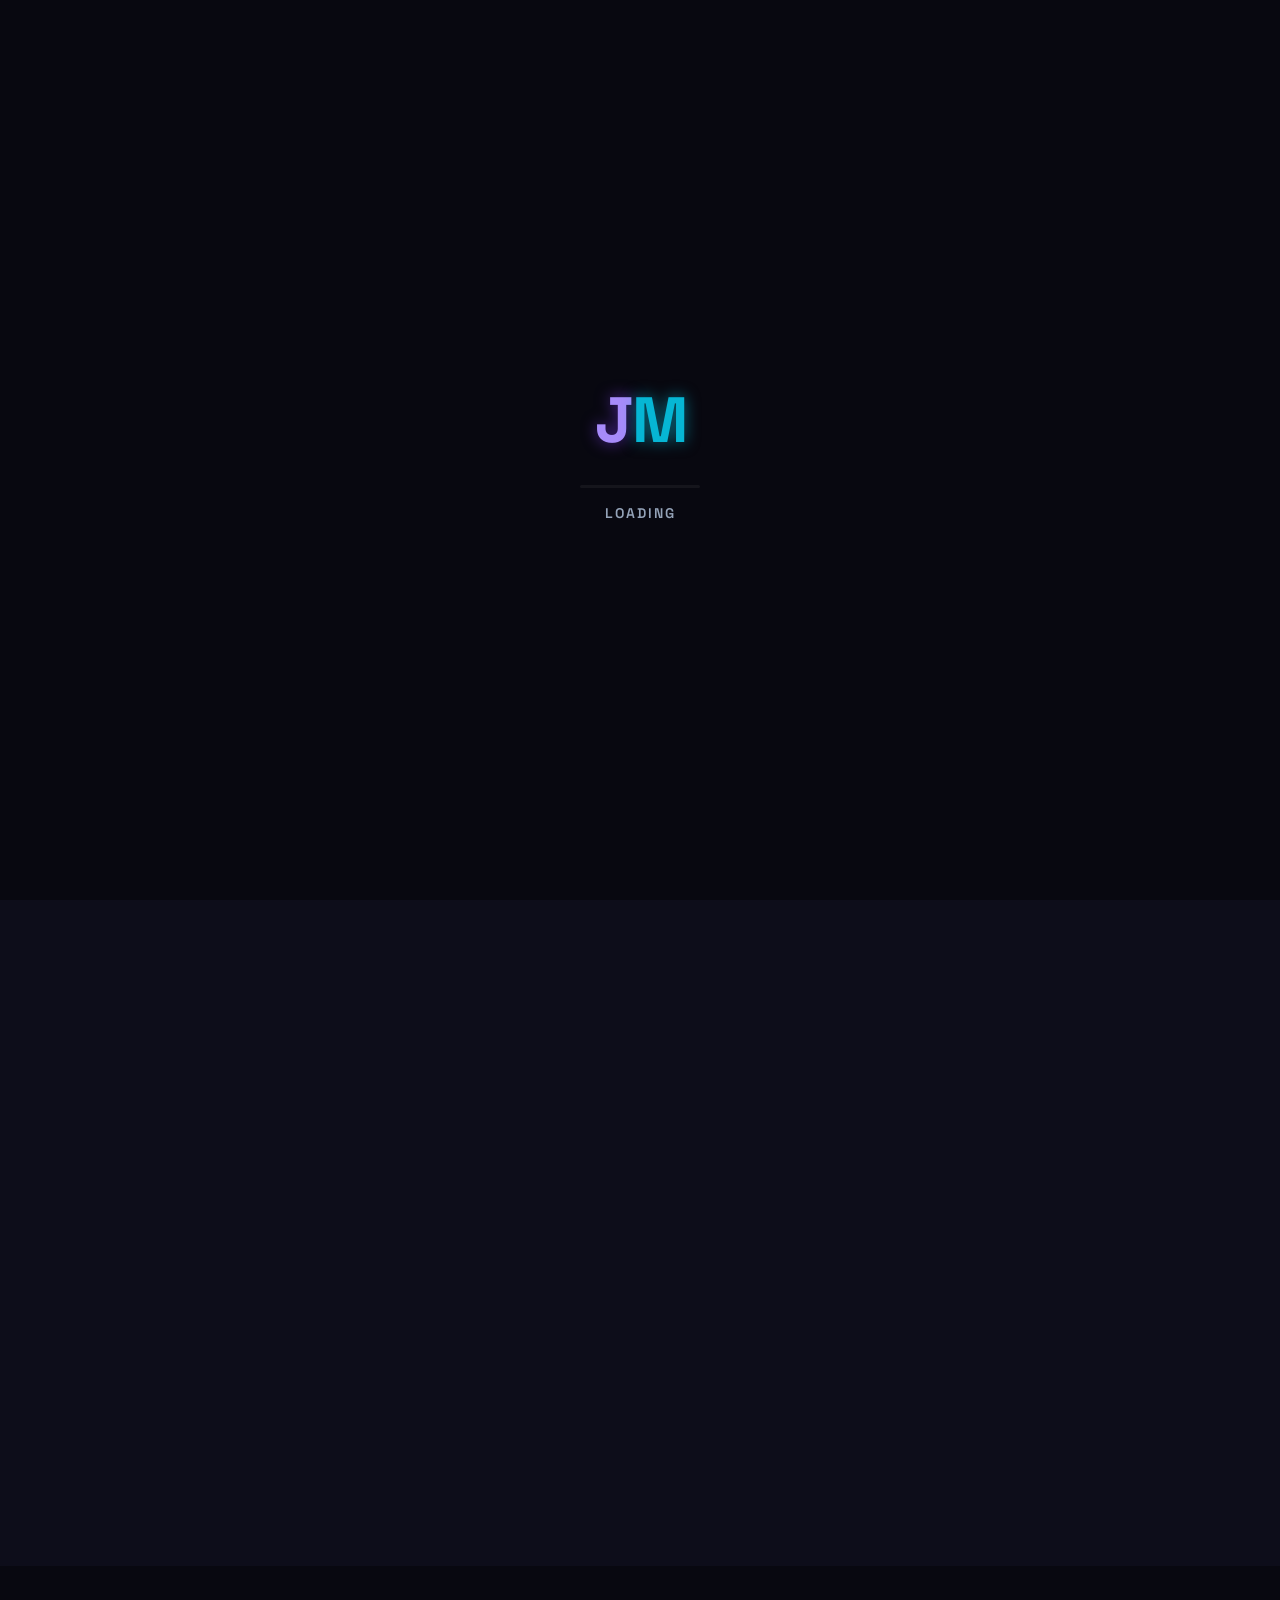
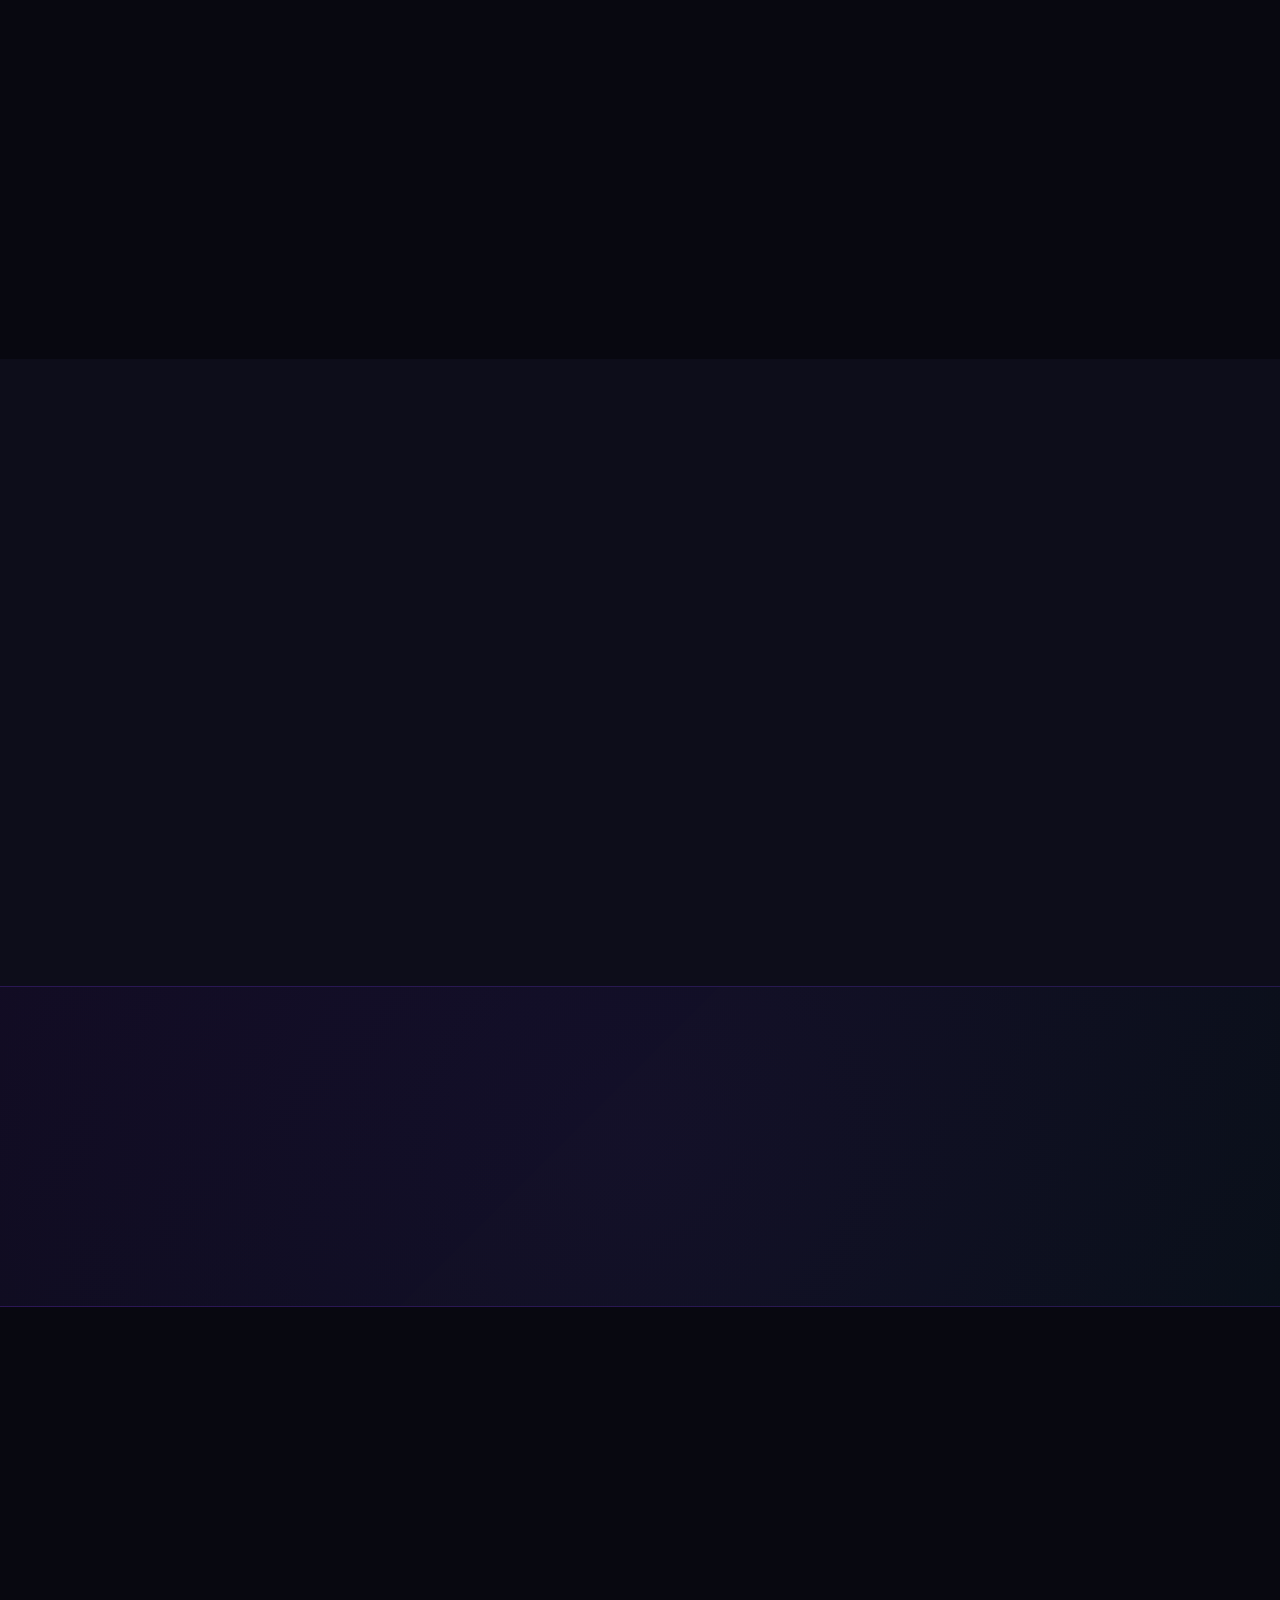
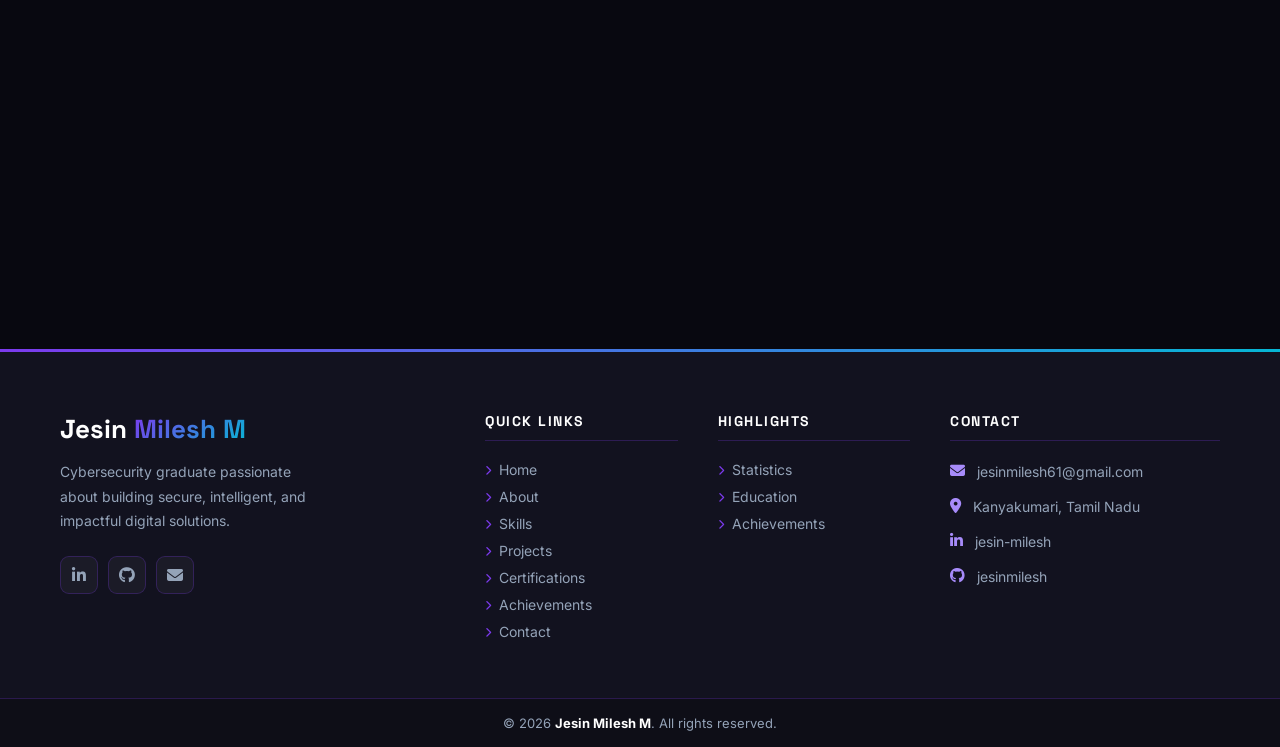
==== commit 49733813: "font changed" ====
--- a/index.html
+++ b/index.html
@@ -17,10 +17,10 @@
     <link rel="preconnect" href="https://fonts.googleapis.com">
     <link rel="preconnect" href="https://fonts.gstatic.com" crossorigin>
     <link
-        href="https://fonts.googleapis.com/css2?family=Space+Grotesk:wght@400;500;600;700&family=Inter:wght@300;400;500;600&display=swap"
+        href="https://fonts.googleapis.com/css2?family=Plus+Jakarta+Sans:wght@300;400;500;600;700&family=Space+Grotesk:wght@400;500;600;700&family=Inter:wght@300;400;500;600&family=Outfit:wght@300;400;500;600&display=swap"
         rel="stylesheet">
     <link rel="stylesheet" href="https://cdnjs.cloudflare.com/ajax/libs/font-awesome/6.5.0/css/all.min.css" />
-    <link rel="stylesheet" href="style.css">
+    <link rel="stylesheet" href="style.css?v=2">
 
     <!-- EmailJS -->
     <script src="https://cdn.jsdelivr.net/npm/@emailjs/browser@4/dist/email.min.js"></script>
--- a/style.css
+++ b/style.css
@@ -3,7 +3,7 @@
    Design System: Violet #7C3AED + Cyan #06B6D4 on Deep Dark
    ============================================================ */
 
-@import url('https://fonts.googleapis.com/css2?family=Space+Grotesk:wght@400;500;600;700&family=Inter:wght@300;400;500;600&display=swap');
+@import url('https://fonts.googleapis.com/css2?family=Plus+Jakarta+Sans:wght@300;400;500;600;700&family=Space+Grotesk:wght@400;500;600;700&family=Inter:wght@300;400;500;600&family=Outfit:wght@300;400;500;600&display=swap');
 
 /* ── CSS Variables ── */
 :root {
@@ -973,37 +973,48 @@
 }
 
 .proj-desc {
-  font-size: 13px;
-  color: var(--text-muted);
-  line-height: 1.6;
+  font-family: 'Plus Jakarta Sans', -apple-system, BlinkMacSystemFont, sans-serif;
+  font-size: 13.5px;
+  color: #94A3B8;
+  line-height: 1.65;
   margin-bottom: 14px;
   flex: 1;
-}
-
+  font-weight: 400;
+  letter-spacing: 0.01em;
+}
+
+.proj-body ul,
 .proj-bullets {
-  list-style: none;
-  padding: 0;
-  margin: 0 0 14px 0;
+  list-style: none !important;
+  padding: 0 !important;
+  margin: 0 0 14px 0 !important;
   display: flex;
   flex-direction: column;
-  gap: 6px;
+  gap: 7px;
   flex: 1;
 }
 
+.proj-body ul li,
 .proj-bullets li {
-  font-size: 12.5px;
-  color: var(--text-muted);
-  line-height: 1.5;
+  font-family: 'Plus Jakarta Sans', -apple-system, BlinkMacSystemFont, sans-serif;
+  font-size: 13px;
+  color: #94A3B8;
+  line-height: 1.6;
   position: relative;
-  padding-left: 16px;
-}
-
+  padding-left: 18px;
+  list-style: none !important;
+  list-style-type: none !important;
+  font-weight: 400;
+  letter-spacing: 0.01em;
+}
+
+.proj-body ul li::before,
 .proj-bullets li::before {
   content: '▹';
   position: absolute;
   left: 0;
   color: var(--accent);
-  font-size: 11px;
+  font-size: 12px;
   top: 1px;
 }
 
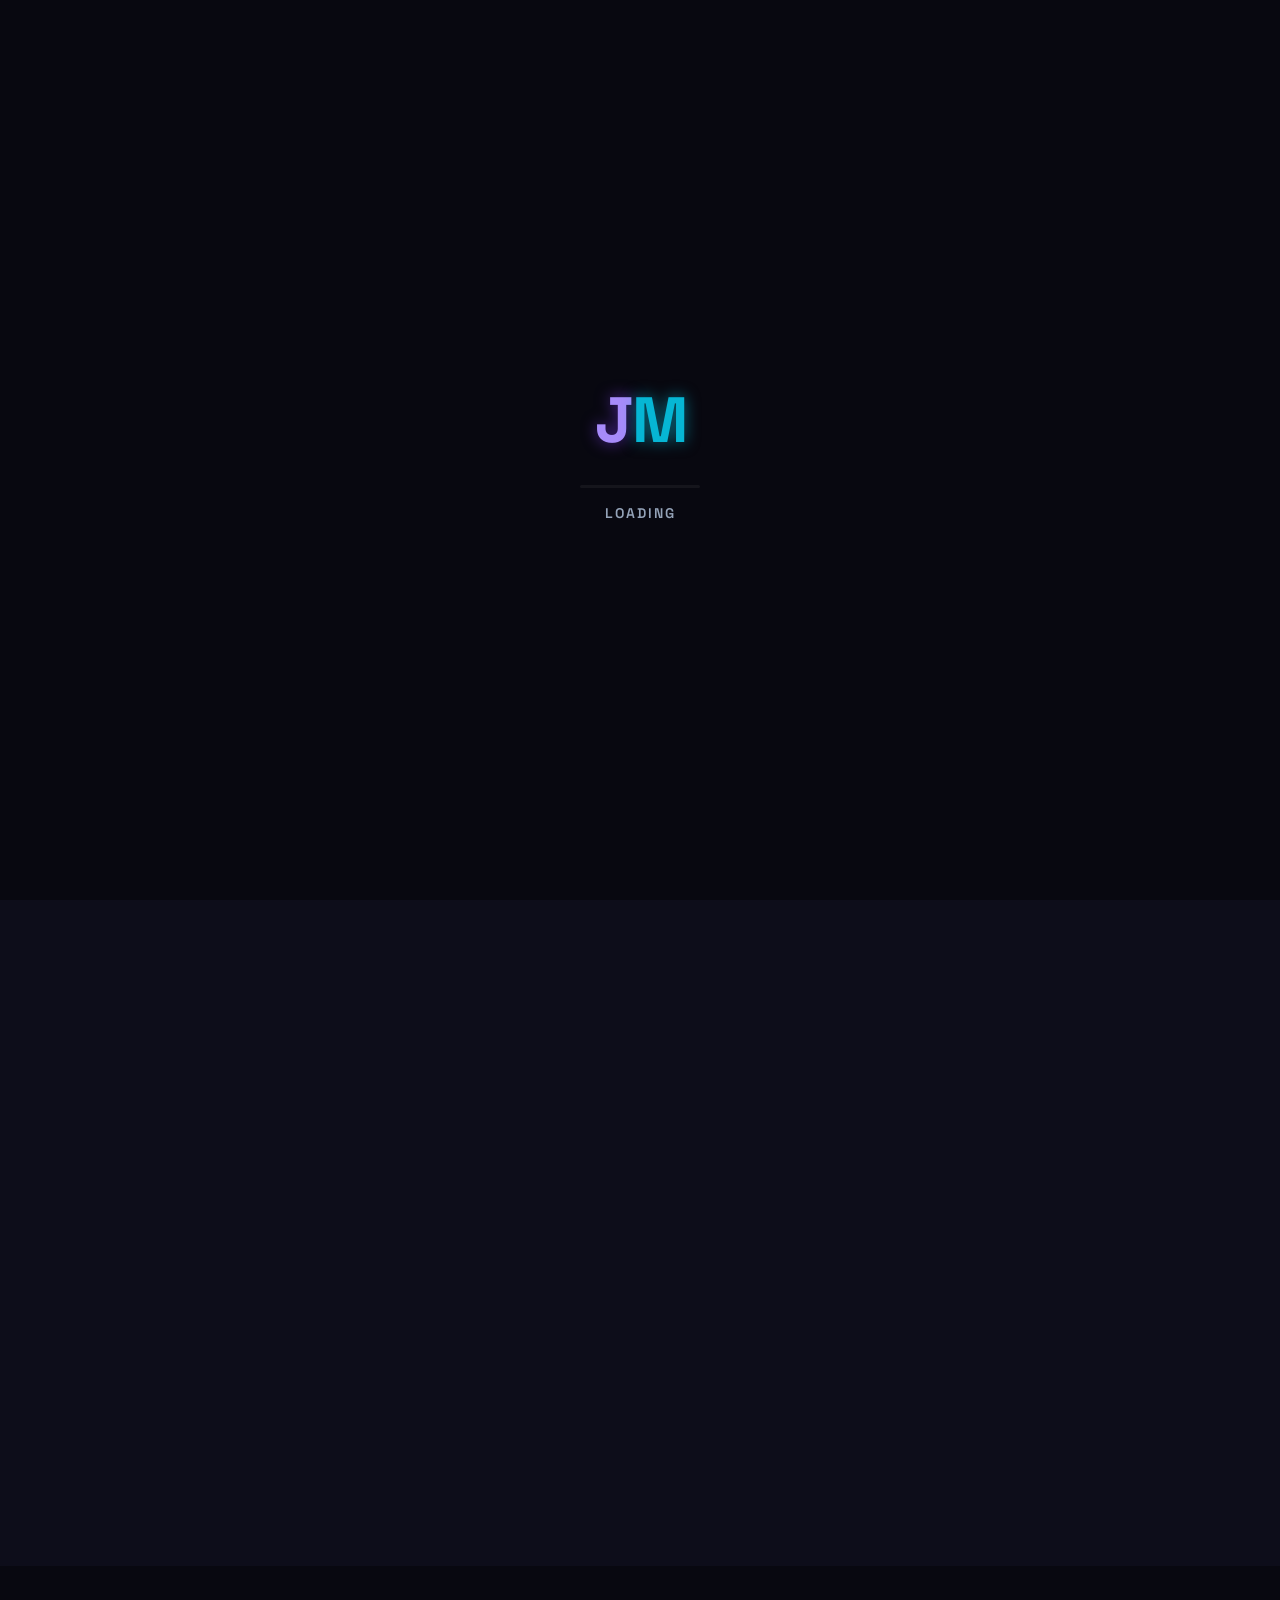
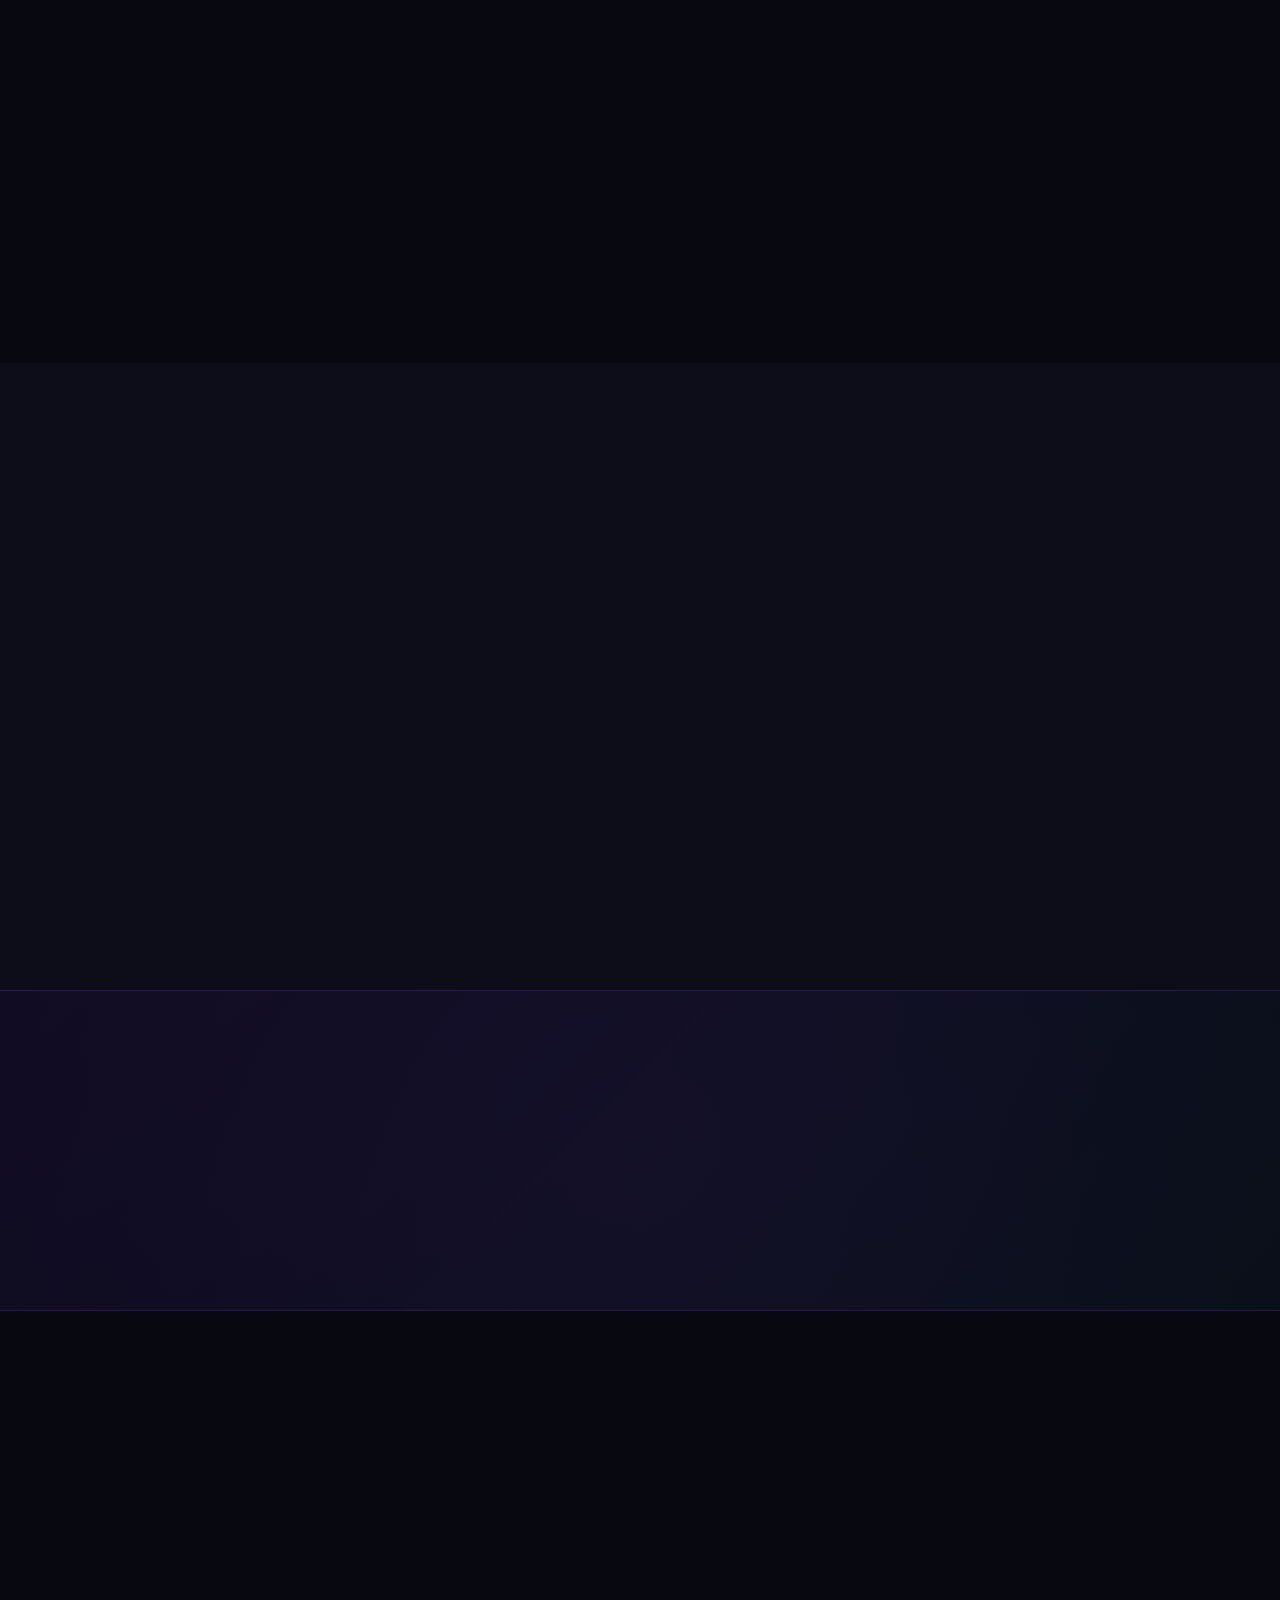
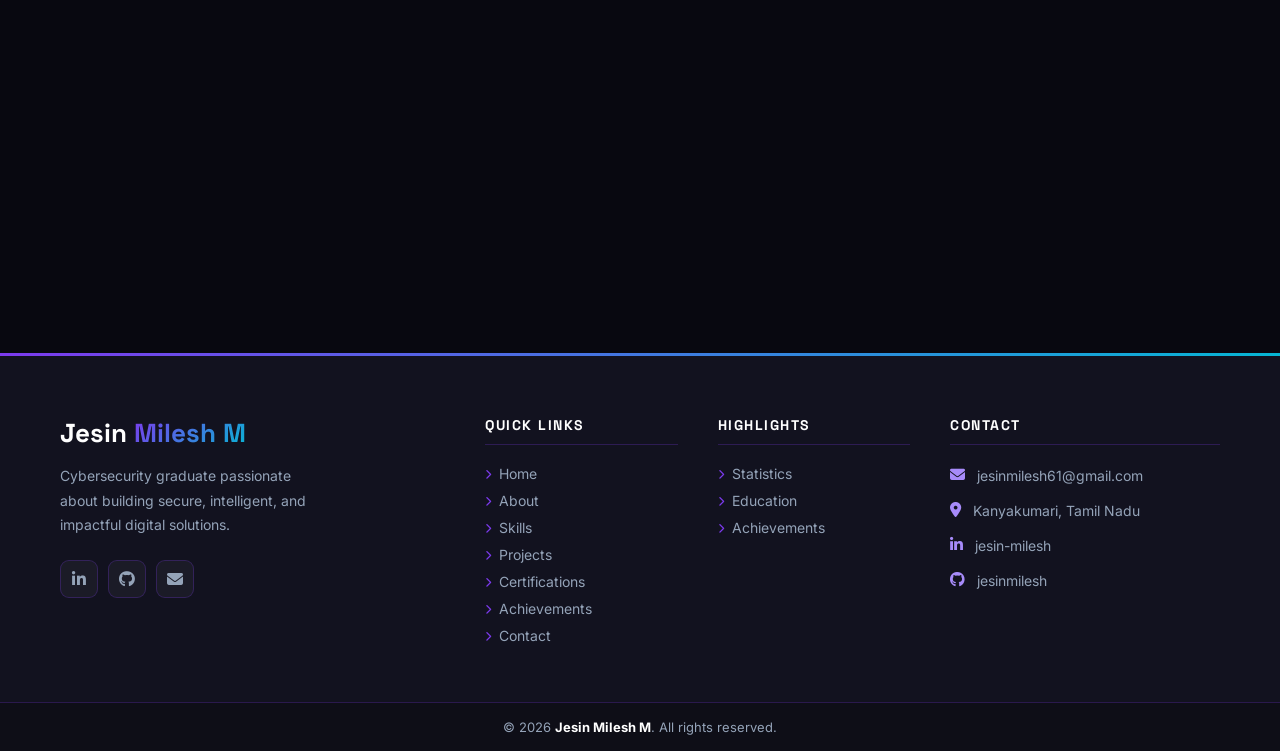
==== commit faea084b: "updated" ====
--- a/index.html
+++ b/index.html
@@ -348,7 +348,7 @@
                         </div>
                         <div class="proj-actions">
                             <a href="projects/bank.html" class="proj-btn primary">View Details</a>
-                            <a href="https://github.com/jesinmilesh/projects/tree/main/Projects/Bank" target="_blank" class="proj-btn outline"><i
+                            <a href="https://github.com/jesinmilesh/Bank-Management-System" target="_blank" class="proj-btn outline"><i
                                     class="fab fa-github"></i> GitHub</a>
                         </div>
                     </div>
@@ -372,7 +372,7 @@
                         </div>
                         <div class="proj-actions">
                             <a href="projects/threat.html" class="proj-btn primary">View Details</a>
-                            <a href="https://github.com/jesinmilesh/projects/tree/main/Projects/Threat%20Analysis" target="_blank" class="proj-btn outline"><i class="fab fa-github"></i> GitHub</a>
+                            <a href="https://github.com/jesinmilesh/Threat-Analysis" target="_blank" class="proj-btn outline"><i class="fab fa-github"></i> GitHub</a>
                         </div>
                     </div>
                 </div>
@@ -392,7 +392,7 @@
                         </div>
                         <div class="proj-actions">
                             <a href="projects/cyber-privacy-mirror.html" class="proj-btn primary">View Details</a>
-                            <a href="https://github.com/jesinmilesh/projects/tree/main/Projects/Cyber%20Privacy%20Mirror" target="_blank" class="proj-btn outline"><i class="fab fa-github"></i> GitHub</a>
+                            <a href="https://github.com/jesinmilesh/Cyber-Privacy-Mirror" target="_blank" class="proj-btn outline"><i class="fab fa-github"></i> GitHub</a>
                         </div>
                     </div>
                 </div>
@@ -414,7 +414,7 @@
                         </div>
                         <div class="proj-actions">
                             <a href="projects/employee.html" class="proj-btn primary">View Details</a>
-                            <a href="https://github.com/jesinmilesh/projects/tree/main/Projects/Employee" target="_blank" class="proj-btn outline"><i class="fab fa-github"></i> GitHub</a>
+                            <a href="https://github.com/jesinmilesh/Employee-Management-System" target="_blank" class="proj-btn outline"><i class="fab fa-github"></i> GitHub</a>
                         </div>
                     </div>
                 </div>
@@ -435,7 +435,7 @@
                         </div>
                         <div class="proj-actions">
                             <a href="projects/inventory.html" class="proj-btn primary">View Details</a>
-                            <a href="https://github.com/jesinmilesh/projects/tree/main/Projects/Inventory-Management-System/Inventory-Management-System-With-Python-main" target="_blank" class="proj-btn outline"><i class="fab fa-github"></i> GitHub</a>
+                            <a href="https://github.com/jesinmilesh/Inventory-Management-System" target="_blank" class="proj-btn outline"><i class="fab fa-github"></i> GitHub</a>
                         </div>
                     </div>
                 </div>
@@ -475,33 +475,34 @@
                             <span class="proj-tag">Python</span><span class="proj-tag">Endpoint Security</span><span class="proj-tag">Event Monitoring</span><span class="proj-tag">Lab Research</span>
                         </div>
                         <div class="proj-actions">
-                            <a href="https://github.com/jesinmilesh" target="_blank" class="proj-btn primary" style="display:flex;align-items:center;justify-content:center;gap:8px;"><i class="fab fa-github"></i> View on GitHub</a>
-                        </div>
-                    </div>
-                </div>
-
-                <!-- Password Strength Evaluation -->
-                <div class="proj-card" data-cat="cyber python">
+                            <a href="https://github.com/jesinmilesh/keylogger_simulation" target="_blank" class="proj-btn primary" style="display:flex;align-items:center;justify-content:center;gap:8px;"><i class="fab fa-github"></i> View on GitHub</a>
+                        </div>
+                    </div>
+                </div>
+
+                <!-- Password Generator -->
+                <div class="proj-card" data-cat="cyber web python">
                     <div class="proj-img" style="background: radial-gradient(circle at 50% 50%, #0c2a38 0%, #080810 100%); display: flex; align-items: center; justify-content: center;">
-                        <i class="fas fa-shield-halved" style="font-size: 64px; background: linear-gradient(135deg, #06b6d4, #3b82f6); -webkit-background-clip: text; background-clip: text; -webkit-text-fill-color: transparent;"></i>
-                    </div>
-                    <div class="proj-body">
-                        <div class="proj-title">Password Strength Evaluation</div>
+                        <i class="fas fa-key" style="font-size: 64px; background: linear-gradient(135deg, #06b6d4, #3b82f6); -webkit-background-clip: text; background-clip: text; -webkit-text-fill-color: transparent;"></i>
+                    </div>
+                    <div class="proj-body">
+                        <div class="proj-title">Password Generator &amp; Evaluator</div>
                         <ul class="proj-bullets">
-                            <li>Developed a password strength evaluation tool to analyze passwords based on length, complexity, character diversity, and common security patterns.</li>
-                            <li>Provides real-time strength feedback and recommendations to encourage stronger password practices.</li>
-                        </ul>
-                        <div class="proj-tags">
-                            <span class="proj-tag">Python</span><span class="proj-tag">Cybersecurity</span><span class="proj-tag">Entropy Analysis</span><span class="proj-tag">Password Security</span>
-                        </div>
-                        <div class="proj-actions">
-                            <a href="https://github.com/jesinmilesh" target="_blank" class="proj-btn primary" style="display:flex;align-items:center;justify-content:center;gap:8px;"><i class="fab fa-github"></i> View on GitHub</a>
+                            <li>Cryptographically secure random password generator leveraging browser Web Crypto API and entropy analysis.</li>
+                            <li>Real-time password strength evaluation algorithm scoring complexity, length, and character diversity.</li>
+                        </ul>
+                        <div class="proj-tags">
+                            <span class="proj-tag">JavaScript</span><span class="proj-tag">Web Crypto API</span><span class="proj-tag">Entropy Analysis</span><span class="proj-tag">Password Security</span>
+                        </div>
+                        <div class="proj-actions">
+                            <a href="projects/password-generator.html" class="proj-btn primary">View Details</a>
+                            <a href="https://github.com/jesinmilesh/Password-Generator" target="_blank" class="proj-btn outline"><i class="fab fa-github"></i> GitHub</a>
                         </div>
                     </div>
                 </div>
 
                 <!-- Hash Generator -->
-                <div class="proj-card" data-cat="cyber python">
+                <div class="proj-card" data-cat="cyber python web">
                     <div class="proj-img" style="background: radial-gradient(circle at 50% 50%, #132e1b 0%, #080810 100%); display: flex; align-items: center; justify-content: center;">
                         <i class="fas fa-hashtag" style="font-size: 64px; background: linear-gradient(135deg, #10b981, #06b6d4); -webkit-background-clip: text; background-clip: text; -webkit-text-fill-color: transparent;"></i>
                     </div>
@@ -515,13 +516,14 @@
                             <span class="proj-tag">Python</span><span class="proj-tag">Cryptography</span><span class="proj-tag">SHA-256</span><span class="proj-tag">MD5</span><span class="proj-tag">Integrity</span>
                         </div>
                         <div class="proj-actions">
-                            <a href="https://github.com/jesinmilesh" target="_blank" class="proj-btn primary" style="display:flex;align-items:center;justify-content:center;gap:8px;"><i class="fab fa-github"></i> View on GitHub</a>
+                            <a href="projects/hash-generator.html" class="proj-btn primary">View Details</a>
+                            <a href="https://github.com/jesinmilesh/Hash-Generator" target="_blank" class="proj-btn outline"><i class="fab fa-github"></i> GitHub</a>
                         </div>
                     </div>
                 </div>
 
                 <!-- Caesar Cipher -->
-                <div class="proj-card" data-cat="cyber python">
+                <div class="proj-card" data-cat="cyber python web">
                     <div class="proj-img" style="background: radial-gradient(circle at 50% 50%, #362208 0%, #080810 100%); display: flex; align-items: center; justify-content: center;">
                         <i class="fas fa-lock-open" style="font-size: 64px; background: linear-gradient(135deg, #f59e0b, #ec4899); -webkit-background-clip: text; background-clip: text; -webkit-text-fill-color: transparent;"></i>
                     </div>
@@ -535,13 +537,14 @@
                             <span class="proj-tag">Python</span><span class="proj-tag">Classical Cryptography</span><span class="proj-tag">Substitution Cipher</span><span class="proj-tag">Encryption</span>
                         </div>
                         <div class="proj-actions">
-                            <a href="https://github.com/jesinmilesh" target="_blank" class="proj-btn primary" style="display:flex;align-items:center;justify-content:center;gap:8px;"><i class="fab fa-github"></i> View on GitHub</a>
+                            <a href="projects/caesar-cipher.html" class="proj-btn primary">View Details</a>
+                            <a href="https://github.com/jesinmilesh/Caesar-Cipher" target="_blank" class="proj-btn outline"><i class="fab fa-github"></i> GitHub</a>
                         </div>
                     </div>
                 </div>
 
                 <!-- Base64 Encoder -->
-                <div class="proj-card" data-cat="cyber python">
+                <div class="proj-card" data-cat="cyber python web">
                     <div class="proj-img" style="background: radial-gradient(circle at 50% 50%, #151d38 0%, #080810 100%); display: flex; align-items: center; justify-content: center;">
                         <i class="fas fa-code-compare" style="font-size: 64px; background: linear-gradient(135deg, #818cf8, #38bdf8); -webkit-background-clip: text; background-clip: text; -webkit-text-fill-color: transparent;"></i>
                     </div>
@@ -555,7 +558,29 @@
                             <span class="proj-tag">Python</span><span class="proj-tag">Base64</span><span class="proj-tag">Data Encoding</span><span class="proj-tag">Binary Format</span>
                         </div>
                         <div class="proj-actions">
-                            <a href="https://github.com/jesinmilesh" target="_blank" class="proj-btn primary" style="display:flex;align-items:center;justify-content:center;gap:8px;"><i class="fab fa-github"></i> View on GitHub</a>
+                            <a href="projects/base64-encoder.html" class="proj-btn primary">View Details</a>
+                            <a href="https://github.com/jesinmilesh/Base64-Encoder" target="_blank" class="proj-btn outline"><i class="fab fa-github"></i> GitHub</a>
+                        </div>
+                    </div>
+                </div>
+
+                <!-- Cyber Security Awareness & Tips -->
+                <div class="proj-card" data-cat="cyber web">
+                    <div class="proj-img" style="background: radial-gradient(circle at 50% 50%, #0d2218 0%, #080810 100%); display: flex; align-items: center; justify-content: center;">
+                        <i class="fas fa-user-shield" style="font-size: 64px; background: linear-gradient(135deg, #22c55e, #10b981); -webkit-background-clip: text; background-clip: text; -webkit-text-fill-color: transparent;"></i>
+                    </div>
+                    <div class="proj-body">
+                        <div class="proj-title">Cyber Security Awareness &amp; Tips</div>
+                        <ul class="proj-bullets">
+                            <li>Interactive cybersecurity education platform featuring safety best practices across passwords, phishing, and browsing.</li>
+                            <li>Integrated dynamic 5-question Security Check evaluation tool calculating personalized cyber posture risk scores.</li>
+                        </ul>
+                        <div class="proj-tags">
+                            <span class="proj-tag">JavaScript</span><span class="proj-tag">HTML5/CSS3</span><span class="proj-tag">Security Awareness</span><span class="proj-tag">Risk Assessment</span>
+                        </div>
+                        <div class="proj-actions">
+                            <a href="projects/awareness-and-tips.html" class="proj-btn primary">View Details</a>
+                            <a href="https://github.com/jesinmilesh/Awareness-and-Tips" target="_blank" class="proj-btn outline"><i class="fab fa-github"></i> GitHub</a>
                         </div>
                     </div>
                 </div>
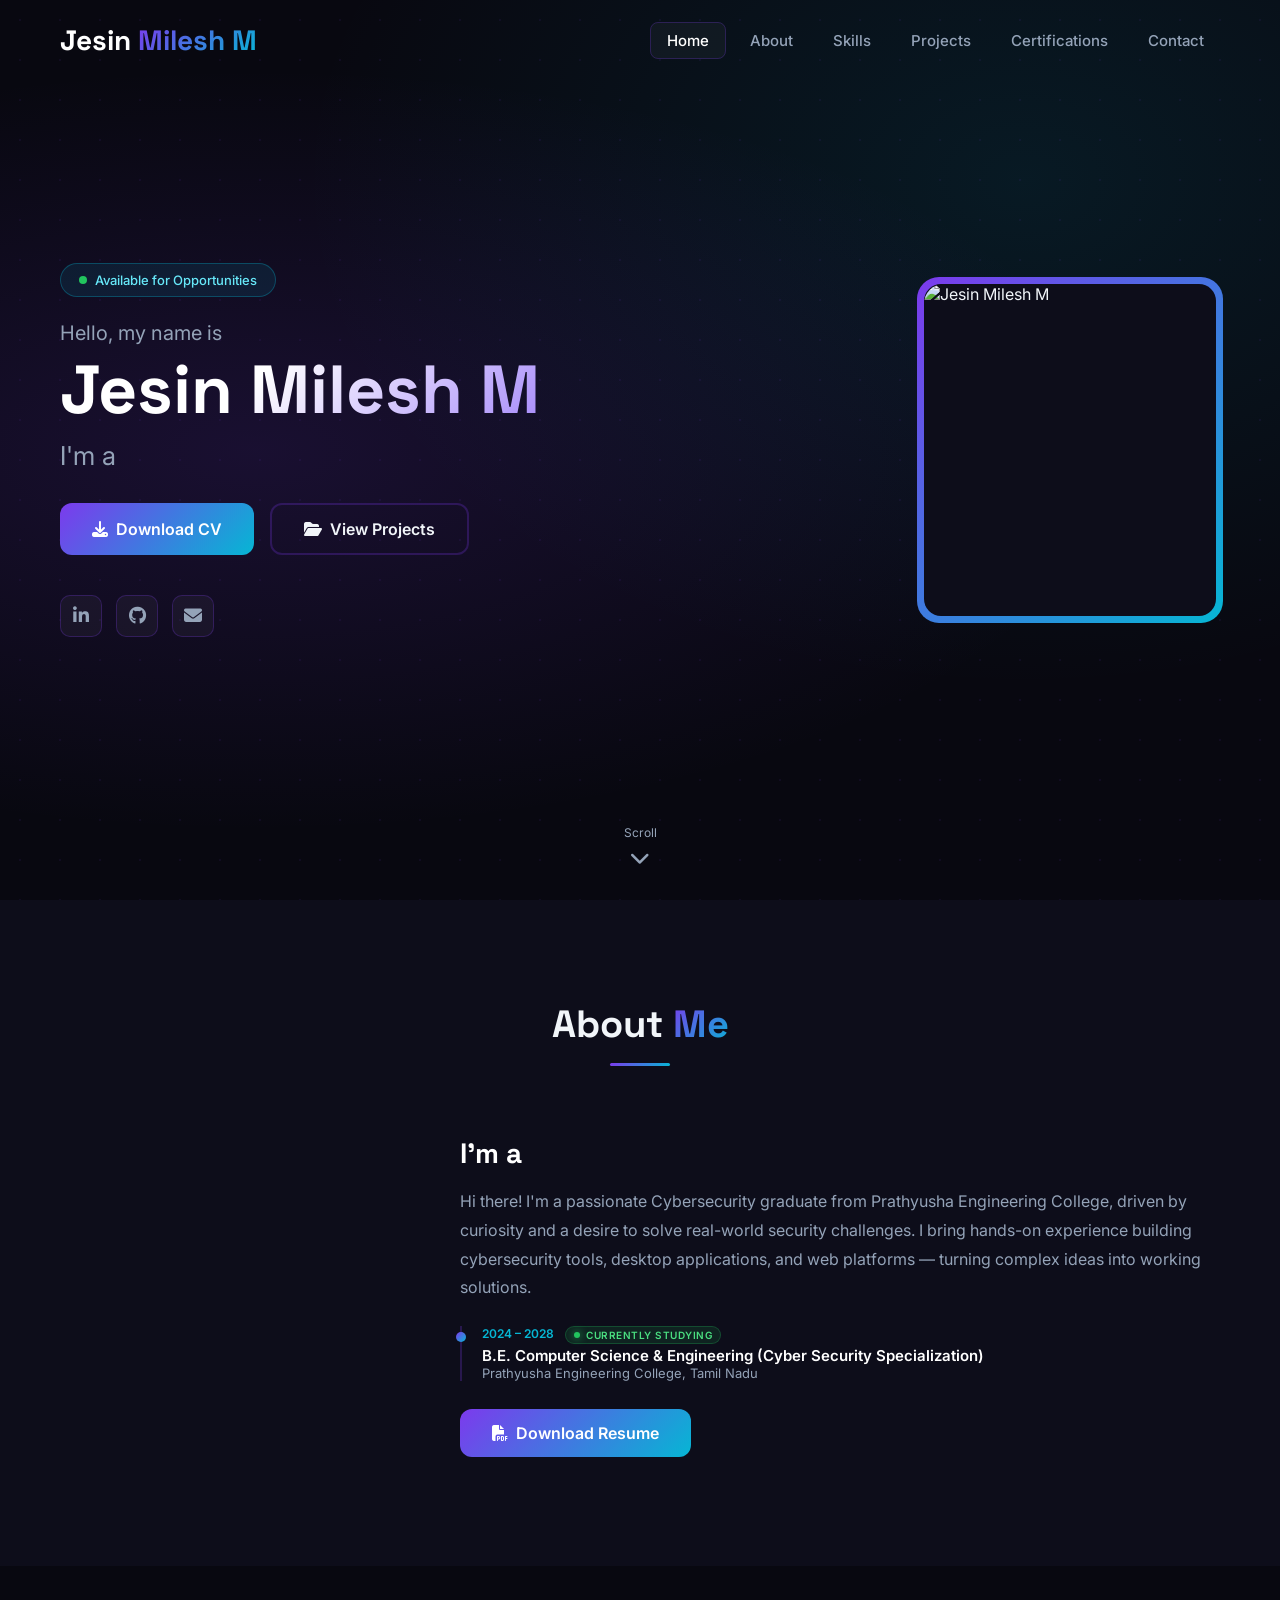
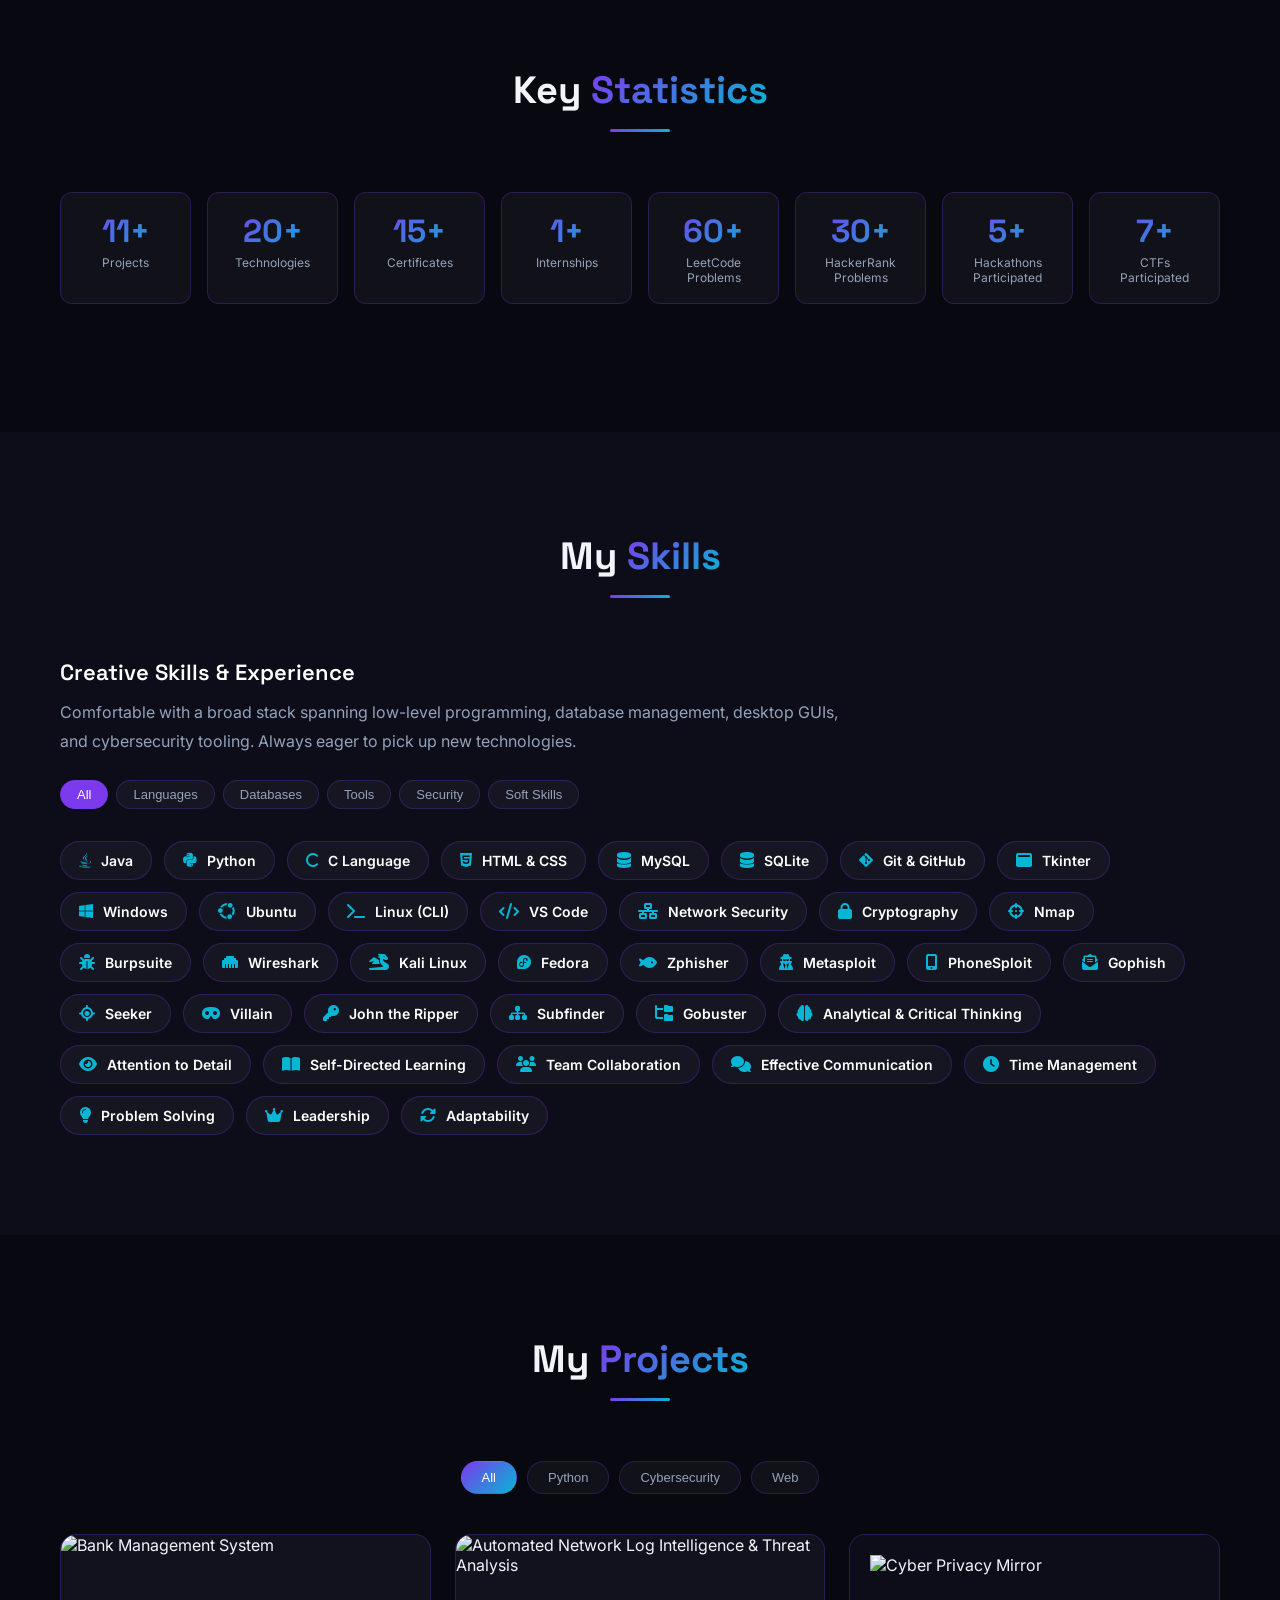
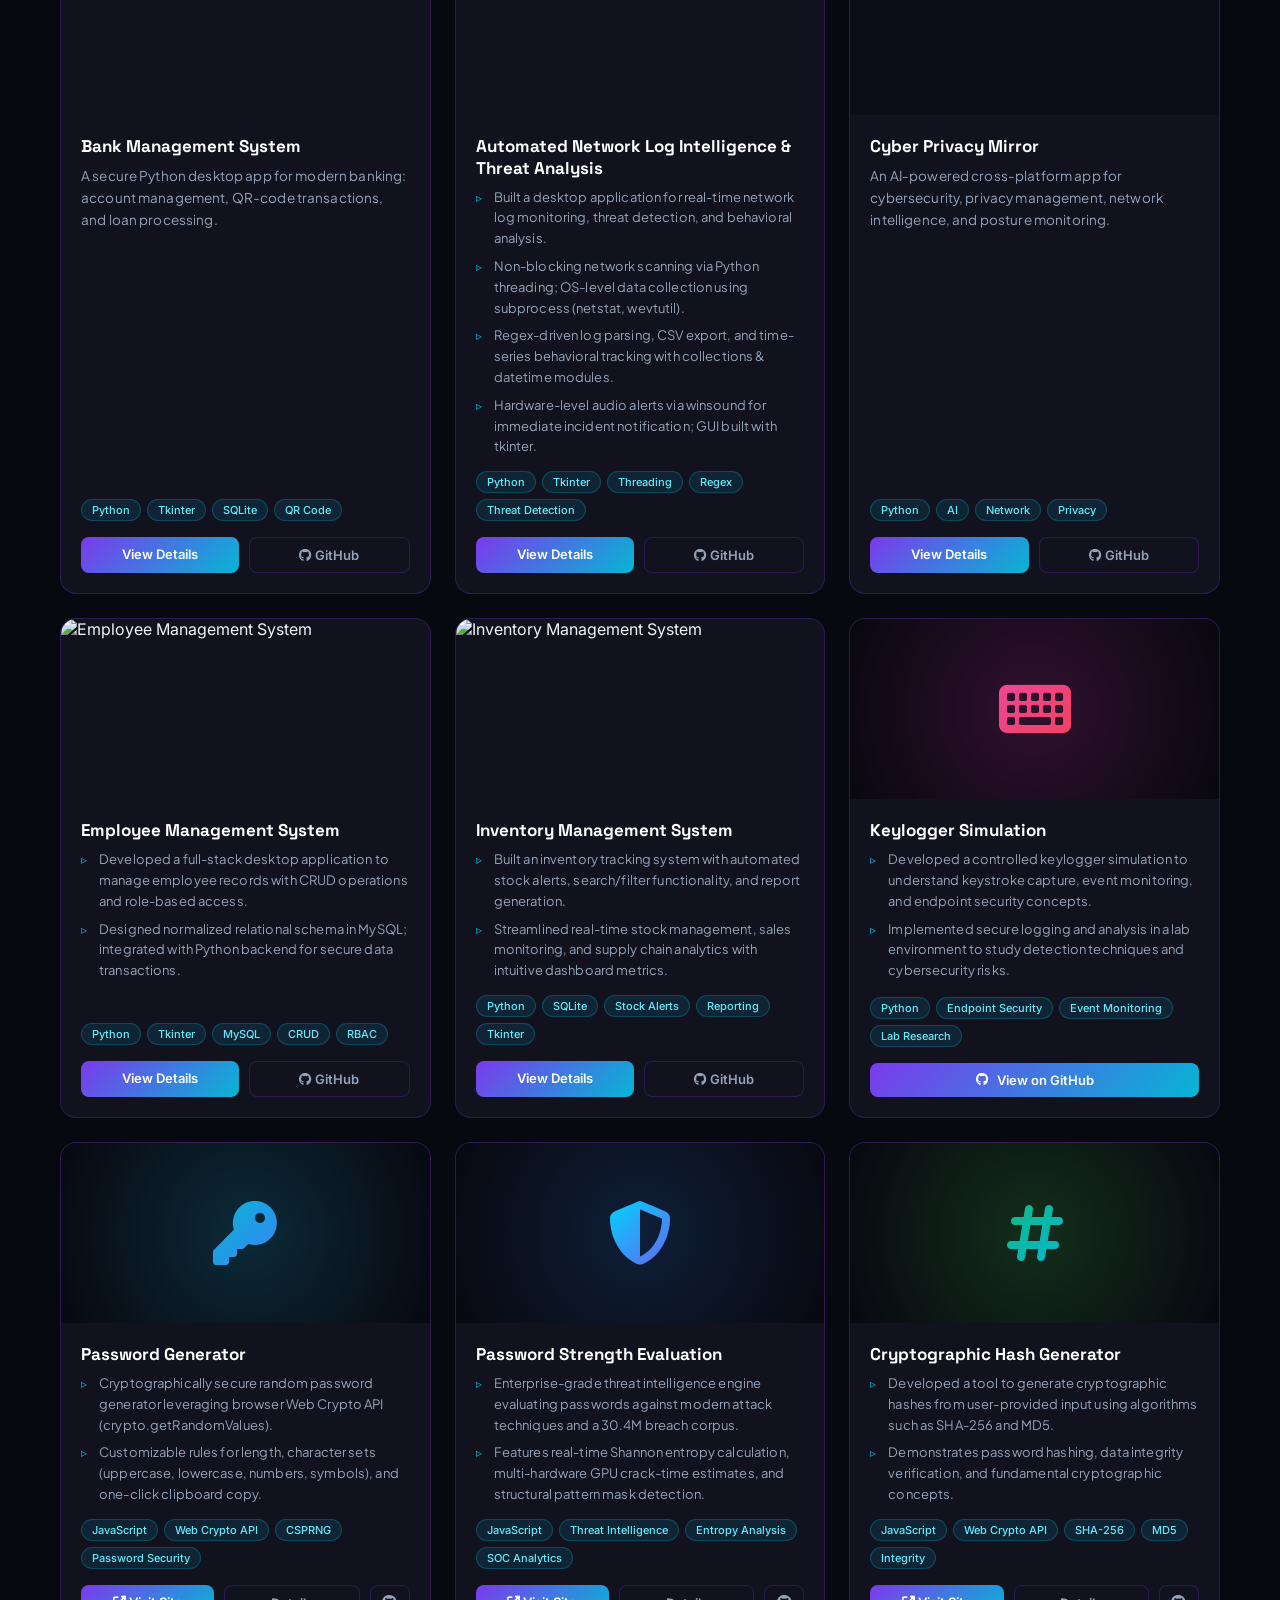
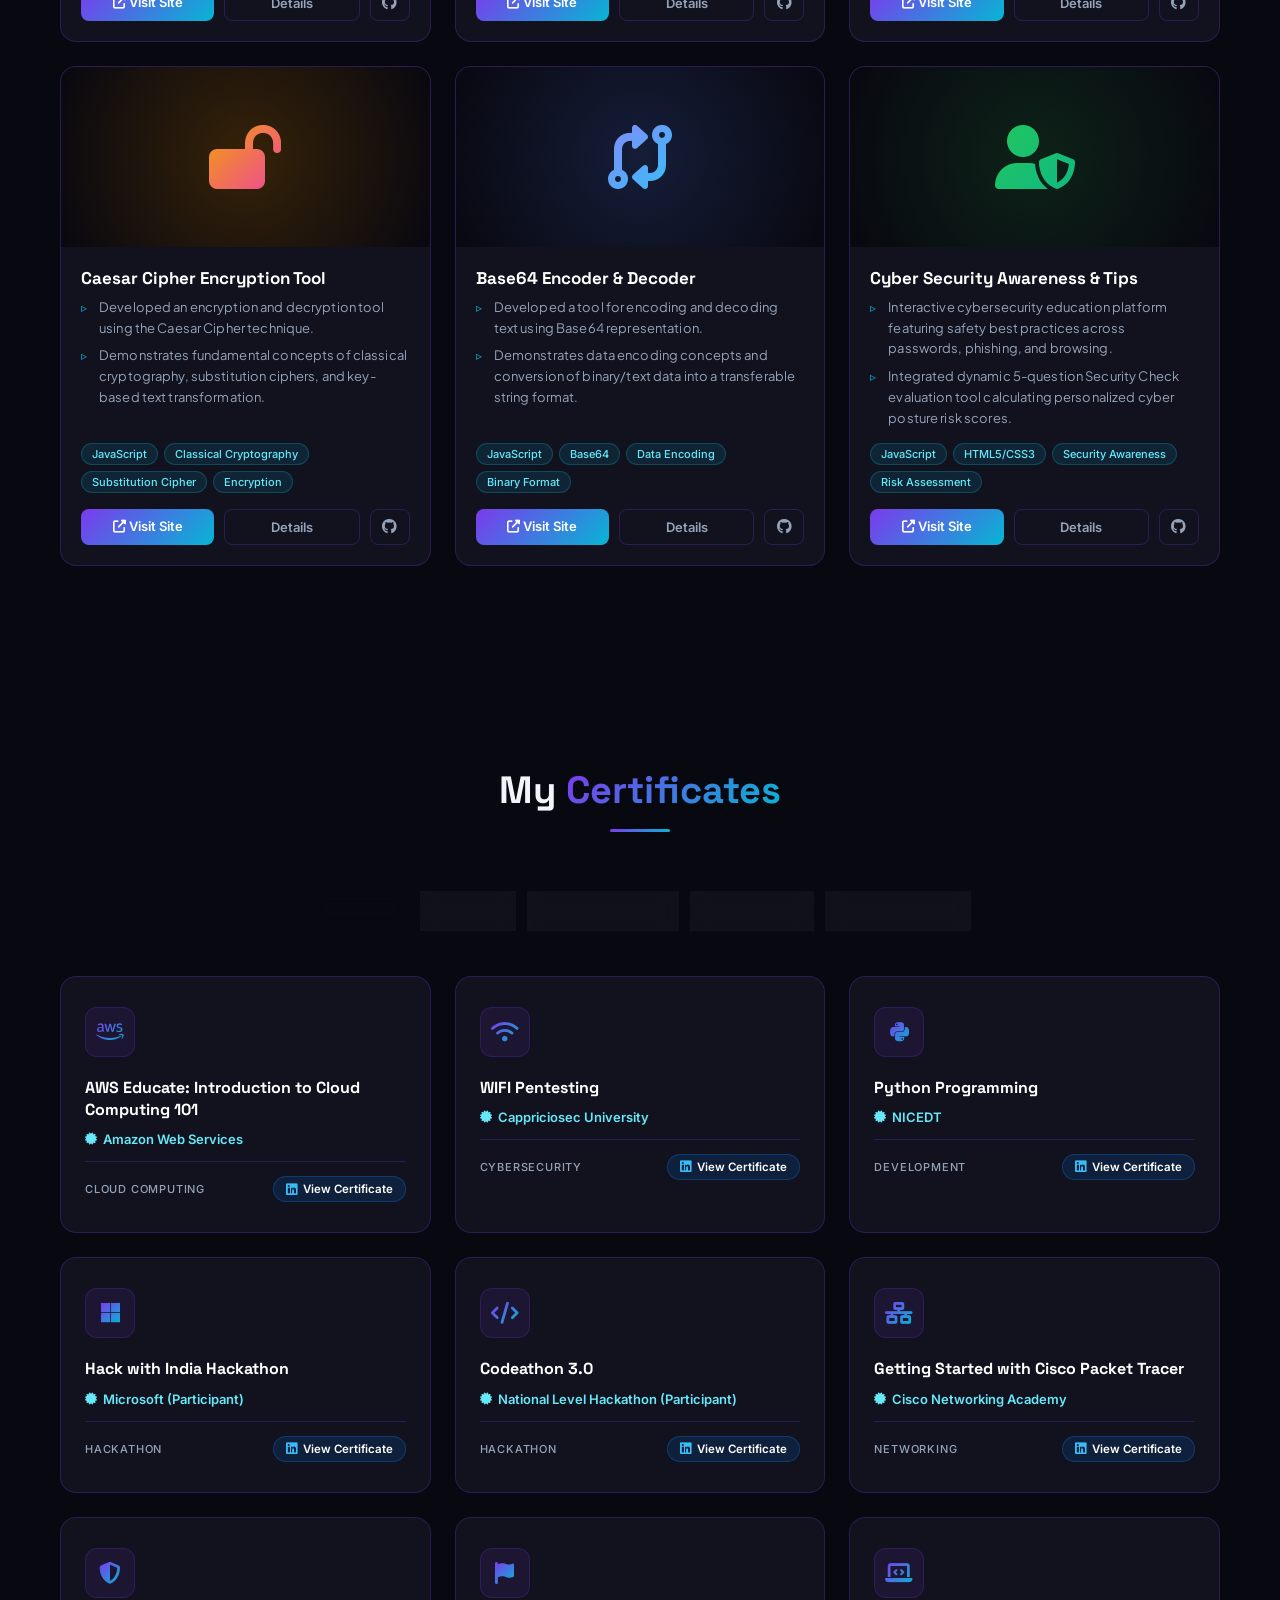
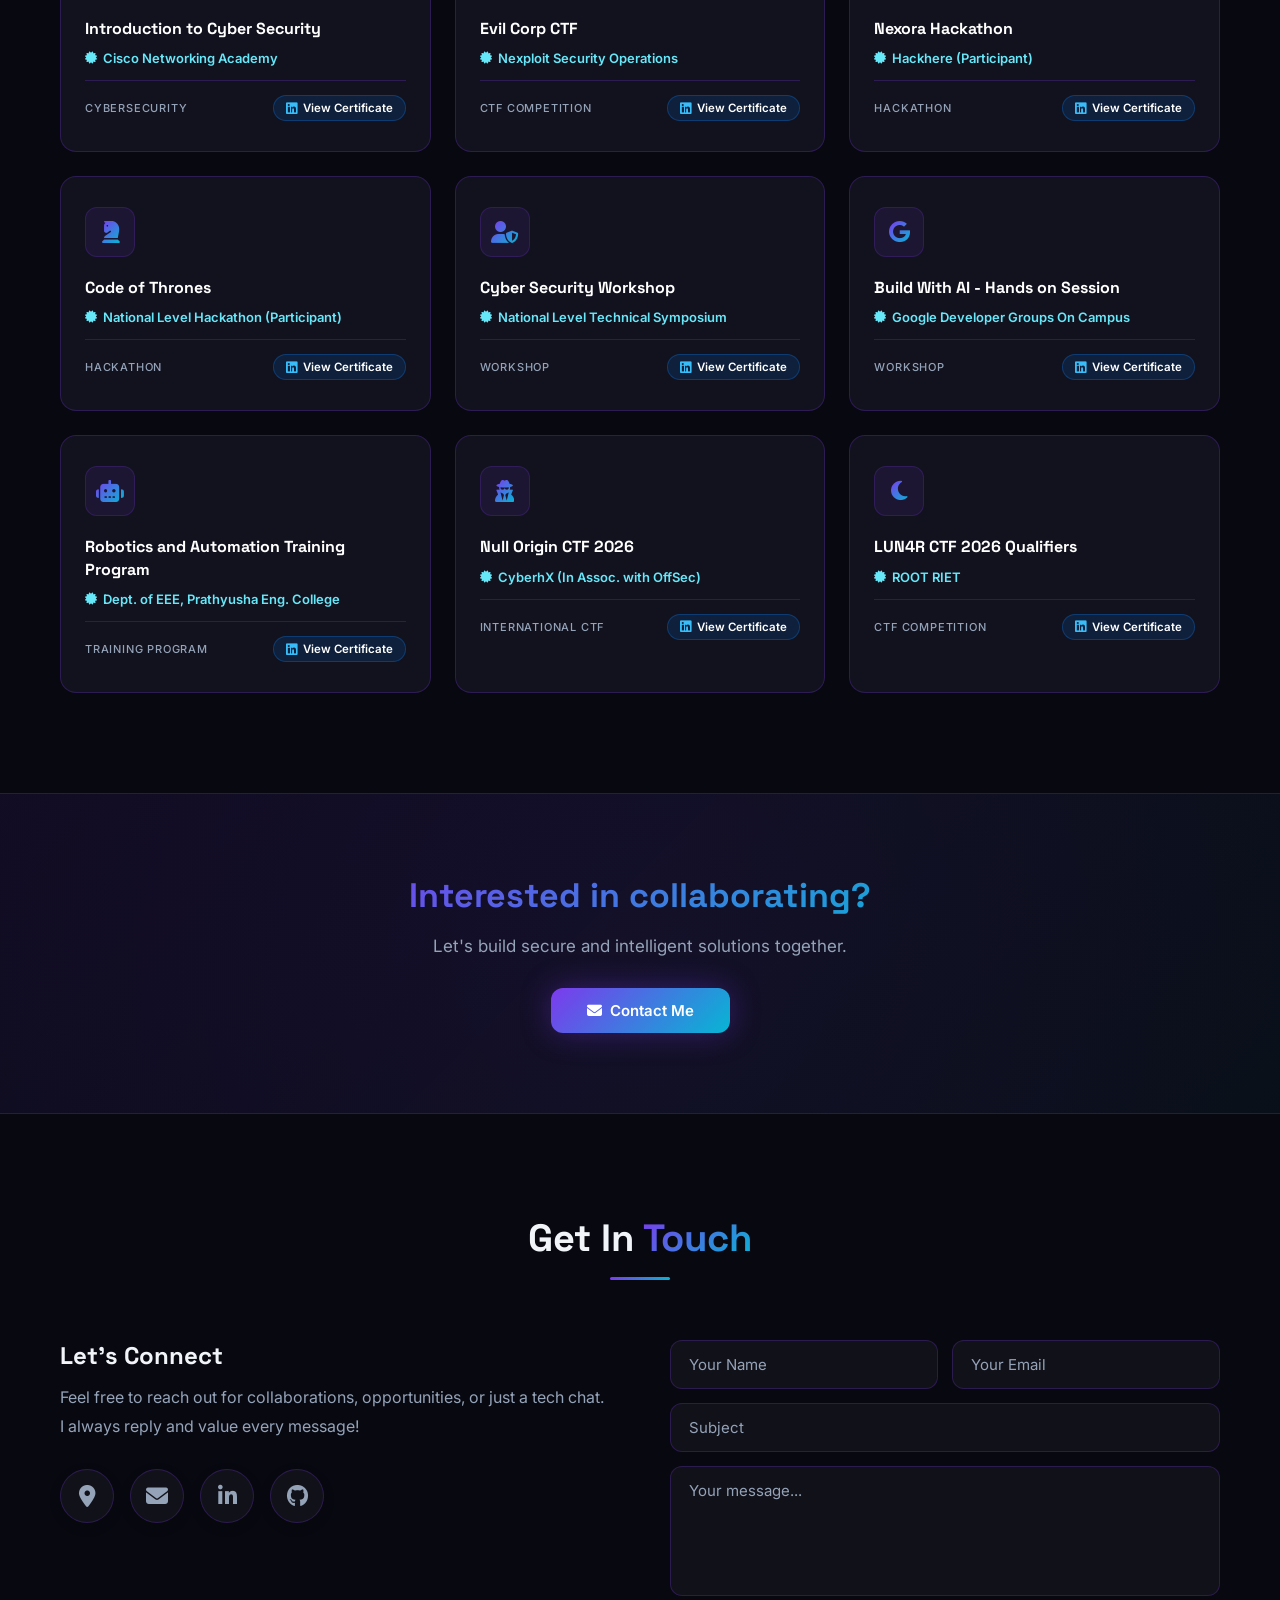
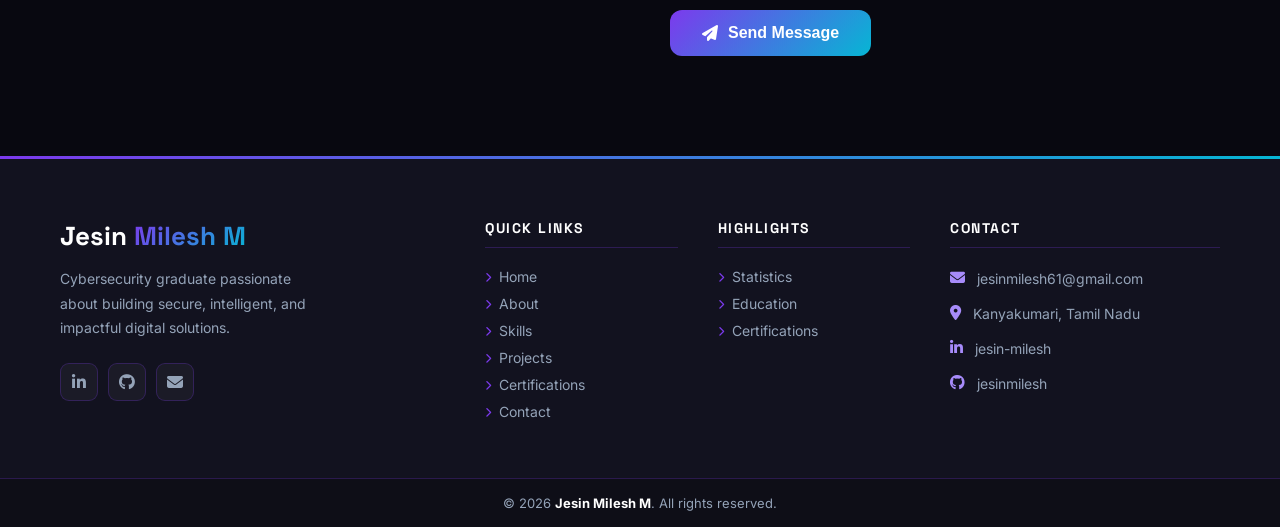
==== commit 88b311fa: "certificate updated" ====
--- a/index.html
+++ b/index.html
@@ -69,7 +69,6 @@
                 <li><a href="#projects" class="menu-link">Projects</a></li>
                 <!-- <li><a href="#experience" class="menu-link">Experience</a></li> -->
                 <li><a href="#certificates" class="menu-link">Certifications</a></li>
-                <li><a href="#achievements" class="menu-link">Achievements</a></li>
                 <li><a href="#contact" class="menu-link">Contact</a></li>
             </ul>
             <button class="menu-btn" id="menuBtn" aria-label="Toggle menu"><i class="fas fa-bars"
@@ -151,7 +150,7 @@
                     <div class="label">Technologies</div>
                 </div>
                 <div class="stat-card">
-                    <div class="num">11+</div>
+                    <div class="num">15+</div>
                     <div class="label">Certificates</div>
                 </div>
                 <div class="stat-card">
@@ -171,7 +170,7 @@
                     <div class="label">Hackathons Participated</div>
                 </div>
                 <div class="stat-card">
-                    <div class="num">5+</div>
+                    <div class="num">7+</div>
                     <div class="label">CTFs Participated</div>
                 </div>
             </div>
@@ -440,26 +439,6 @@
                     </div>
                 </div>
 
-                <!-- Account Registration System -->
-                <div class="proj-card" data-cat="python cyber">
-                    <div class="proj-img" style="background: radial-gradient(circle at 50% 50%, #1e1b4b 0%, #080810 100%); display: flex; align-items: center; justify-content: center;">
-                        <i class="fas fa-user-shield" style="font-size: 64px; background: linear-gradient(135deg, #6366f1, #a855f7); -webkit-background-clip: text; background-clip: text; -webkit-text-fill-color: transparent;"></i>
-                    </div>
-                    <div class="proj-body">
-                        <div class="proj-title">Account Registration System</div>
-                        <ul class="proj-bullets">
-                            <li>Implemented secure user registration with input validation, password hashing, and duplicate-entry prevention.</li>
-                            <li>Ensured data integrity and resilient credential storage adhering to secure authentication best practices.</li>
-                        </ul>
-                        <div class="proj-tags">
-                            <span class="proj-tag">Python</span><span class="proj-tag">Authentication</span><span class="proj-tag">Password Hashing</span><span class="proj-tag">Validation</span>
-                        </div>
-                        <div class="proj-actions">
-                            <a href="https://github.com/jesinmilesh" target="_blank" class="proj-btn primary" style="display:flex;align-items:center;justify-content:center;gap:8px;"><i class="fab fa-github"></i> View on GitHub</a>
-                        </div>
-                    </div>
-                </div>
-
                 <!-- Keylogger Simulation -->
                 <div class="proj-card" data-cat="cyber python">
                     <div class="proj-img" style="background: radial-gradient(circle at 50% 50%, #31102f 0%, #080810 100%); display: flex; align-items: center; justify-content: center;">
@@ -481,28 +460,51 @@
                 </div>
 
                 <!-- Password Generator -->
-                <div class="proj-card" data-cat="cyber web python">
+                <div class="proj-card" data-cat="cyber web">
                     <div class="proj-img" style="background: radial-gradient(circle at 50% 50%, #0c2a38 0%, #080810 100%); display: flex; align-items: center; justify-content: center;">
                         <i class="fas fa-key" style="font-size: 64px; background: linear-gradient(135deg, #06b6d4, #3b82f6); -webkit-background-clip: text; background-clip: text; -webkit-text-fill-color: transparent;"></i>
                     </div>
                     <div class="proj-body">
-                        <div class="proj-title">Password Generator &amp; Evaluator</div>
+                        <div class="proj-title">Password Generator</div>
                         <ul class="proj-bullets">
-                            <li>Cryptographically secure random password generator leveraging browser Web Crypto API and entropy analysis.</li>
-                            <li>Real-time password strength evaluation algorithm scoring complexity, length, and character diversity.</li>
-                        </ul>
-                        <div class="proj-tags">
-                            <span class="proj-tag">JavaScript</span><span class="proj-tag">Web Crypto API</span><span class="proj-tag">Entropy Analysis</span><span class="proj-tag">Password Security</span>
-                        </div>
-                        <div class="proj-actions">
-                            <a href="projects/password-generator.html" class="proj-btn primary">View Details</a>
-                            <a href="https://github.com/jesinmilesh/Password-Generator" target="_blank" class="proj-btn outline"><i class="fab fa-github"></i> GitHub</a>
+                            <li>Cryptographically secure random password generator leveraging browser Web Crypto API (crypto.getRandomValues).</li>
+                            <li>Customizable rules for length, character sets (uppercase, lowercase, numbers, symbols), and one-click clipboard copy.</li>
+                        </ul>
+                        <div class="proj-tags">
+                            <span class="proj-tag">JavaScript</span><span class="proj-tag">Web Crypto API</span><span class="proj-tag">CSPRNG</span><span class="proj-tag">Password Security</span>
+                        </div>
+                        <div class="proj-actions">
+                            <a href="https://password-generator-phi-ashy.vercel.app/" target="_blank" rel="noopener noreferrer" class="proj-btn primary"><i class="fas fa-external-link-alt"></i> Visit Site</a>
+                            <a href="projects/password-generator.html" class="proj-btn outline">Details</a>
+                            <a href="https://github.com/jesinmilesh/Password-Generator" target="_blank" rel="noopener noreferrer" class="proj-btn outline icon-btn" title="GitHub" aria-label="GitHub"><i class="fab fa-github"></i></a>
+                        </div>
+                    </div>
+                </div>
+
+                <!-- Password Strength Evaluation -->
+                <div class="proj-card" data-cat="cyber web">
+                    <div class="proj-img" style="background: radial-gradient(circle at 50% 50%, #0f1f38 0%, #080810 100%); display: flex; align-items: center; justify-content: center;">
+                        <i class="fas fa-shield-halved" style="font-size: 64px; background: linear-gradient(135deg, #00d4ff, #6366f1); -webkit-background-clip: text; background-clip: text; -webkit-text-fill-color: transparent;"></i>
+                    </div>
+                    <div class="proj-body">
+                        <div class="proj-title">Password Strength Evaluation</div>
+                        <ul class="proj-bullets">
+                            <li>Enterprise-grade threat intelligence engine evaluating passwords against modern attack techniques and a 30.4M breach corpus.</li>
+                            <li>Features real-time Shannon entropy calculation, multi-hardware GPU crack-time estimates, and structural pattern mask detection.</li>
+                        </ul>
+                        <div class="proj-tags">
+                            <span class="proj-tag">JavaScript</span><span class="proj-tag">Threat Intelligence</span><span class="proj-tag">Entropy Analysis</span><span class="proj-tag">SOC Analytics</span>
+                        </div>
+                        <div class="proj-actions">
+                            <a href="https://password-strength-evaluation.vercel.app/" target="_blank" rel="noopener noreferrer" class="proj-btn primary"><i class="fas fa-external-link-alt"></i> Visit Site</a>
+                            <a href="projects/password-strength-evaluation.html" class="proj-btn outline">Details</a>
+                            <a href="https://github.com/jesinmilesh/Password-Strength-Evaluation" target="_blank" rel="noopener noreferrer" class="proj-btn outline icon-btn" title="GitHub" aria-label="GitHub"><i class="fab fa-github"></i></a>
                         </div>
                     </div>
                 </div>
 
                 <!-- Hash Generator -->
-                <div class="proj-card" data-cat="cyber python web">
+                <div class="proj-card" data-cat="cyber web">
                     <div class="proj-img" style="background: radial-gradient(circle at 50% 50%, #132e1b 0%, #080810 100%); display: flex; align-items: center; justify-content: center;">
                         <i class="fas fa-hashtag" style="font-size: 64px; background: linear-gradient(135deg, #10b981, #06b6d4); -webkit-background-clip: text; background-clip: text; -webkit-text-fill-color: transparent;"></i>
                     </div>
@@ -513,17 +515,18 @@
                             <li>Demonstrates password hashing, data integrity verification, and fundamental cryptographic concepts.</li>
                         </ul>
                         <div class="proj-tags">
-                            <span class="proj-tag">Python</span><span class="proj-tag">Cryptography</span><span class="proj-tag">SHA-256</span><span class="proj-tag">MD5</span><span class="proj-tag">Integrity</span>
-                        </div>
-                        <div class="proj-actions">
-                            <a href="projects/hash-generator.html" class="proj-btn primary">View Details</a>
-                            <a href="https://github.com/jesinmilesh/Hash-Generator" target="_blank" class="proj-btn outline"><i class="fab fa-github"></i> GitHub</a>
+                            <span class="proj-tag">JavaScript</span><span class="proj-tag">Web Crypto API</span><span class="proj-tag">SHA-256</span><span class="proj-tag">MD5</span><span class="proj-tag">Integrity</span>
+                        </div>
+                        <div class="proj-actions">
+                            <a href="https://hash-generator-green.vercel.app/" target="_blank" rel="noopener noreferrer" class="proj-btn primary"><i class="fas fa-external-link-alt"></i> Visit Site</a>
+                            <a href="projects/hash-generator.html" class="proj-btn outline">Details</a>
+                            <a href="https://github.com/jesinmilesh/Hash-Generator" target="_blank" rel="noopener noreferrer" class="proj-btn outline icon-btn" title="GitHub" aria-label="GitHub"><i class="fab fa-github"></i></a>
                         </div>
                     </div>
                 </div>
 
                 <!-- Caesar Cipher -->
-                <div class="proj-card" data-cat="cyber python web">
+                <div class="proj-card" data-cat="cyber web">
                     <div class="proj-img" style="background: radial-gradient(circle at 50% 50%, #362208 0%, #080810 100%); display: flex; align-items: center; justify-content: center;">
                         <i class="fas fa-lock-open" style="font-size: 64px; background: linear-gradient(135deg, #f59e0b, #ec4899); -webkit-background-clip: text; background-clip: text; -webkit-text-fill-color: transparent;"></i>
                     </div>
@@ -534,17 +537,18 @@
                             <li>Demonstrates fundamental concepts of classical cryptography, substitution ciphers, and key-based text transformation.</li>
                         </ul>
                         <div class="proj-tags">
-                            <span class="proj-tag">Python</span><span class="proj-tag">Classical Cryptography</span><span class="proj-tag">Substitution Cipher</span><span class="proj-tag">Encryption</span>
-                        </div>
-                        <div class="proj-actions">
-                            <a href="projects/caesar-cipher.html" class="proj-btn primary">View Details</a>
-                            <a href="https://github.com/jesinmilesh/Caesar-Cipher" target="_blank" class="proj-btn outline"><i class="fab fa-github"></i> GitHub</a>
+                            <span class="proj-tag">JavaScript</span><span class="proj-tag">Classical Cryptography</span><span class="proj-tag">Substitution Cipher</span><span class="proj-tag">Encryption</span>
+                        </div>
+                        <div class="proj-actions">
+                            <a href="https://caesar-cipher-delta.vercel.app/" target="_blank" rel="noopener noreferrer" class="proj-btn primary"><i class="fas fa-external-link-alt"></i> Visit Site</a>
+                            <a href="projects/caesar-cipher.html" class="proj-btn outline">Details</a>
+                            <a href="https://github.com/jesinmilesh/Caesar-Cipher" target="_blank" rel="noopener noreferrer" class="proj-btn outline icon-btn" title="GitHub" aria-label="GitHub"><i class="fab fa-github"></i></a>
                         </div>
                     </div>
                 </div>
 
                 <!-- Base64 Encoder -->
-                <div class="proj-card" data-cat="cyber python web">
+                <div class="proj-card" data-cat="cyber web">
                     <div class="proj-img" style="background: radial-gradient(circle at 50% 50%, #151d38 0%, #080810 100%); display: flex; align-items: center; justify-content: center;">
                         <i class="fas fa-code-compare" style="font-size: 64px; background: linear-gradient(135deg, #818cf8, #38bdf8); -webkit-background-clip: text; background-clip: text; -webkit-text-fill-color: transparent;"></i>
                     </div>
@@ -555,11 +559,12 @@
                             <li>Demonstrates data encoding concepts and conversion of binary/text data into a transferable string format.</li>
                         </ul>
                         <div class="proj-tags">
-                            <span class="proj-tag">Python</span><span class="proj-tag">Base64</span><span class="proj-tag">Data Encoding</span><span class="proj-tag">Binary Format</span>
-                        </div>
-                        <div class="proj-actions">
-                            <a href="projects/base64-encoder.html" class="proj-btn primary">View Details</a>
-                            <a href="https://github.com/jesinmilesh/Base64-Encoder" target="_blank" class="proj-btn outline"><i class="fab fa-github"></i> GitHub</a>
+                            <span class="proj-tag">JavaScript</span><span class="proj-tag">Base64</span><span class="proj-tag">Data Encoding</span><span class="proj-tag">Binary Format</span>
+                        </div>
+                        <div class="proj-actions">
+                            <a href="https://base64-encoder-pink.vercel.app/" target="_blank" rel="noopener noreferrer" class="proj-btn primary"><i class="fas fa-external-link-alt"></i> Visit Site</a>
+                            <a href="projects/base64-encoder.html" class="proj-btn outline">Details</a>
+                            <a href="https://github.com/jesinmilesh/Base64-Encoder" target="_blank" rel="noopener noreferrer" class="proj-btn outline icon-btn" title="GitHub" aria-label="GitHub"><i class="fab fa-github"></i></a>
                         </div>
                     </div>
                 </div>
@@ -579,8 +584,9 @@
                             <span class="proj-tag">JavaScript</span><span class="proj-tag">HTML5/CSS3</span><span class="proj-tag">Security Awareness</span><span class="proj-tag">Risk Assessment</span>
                         </div>
                         <div class="proj-actions">
-                            <a href="projects/awareness-and-tips.html" class="proj-btn primary">View Details</a>
-                            <a href="https://github.com/jesinmilesh/Awareness-and-Tips" target="_blank" class="proj-btn outline"><i class="fab fa-github"></i> GitHub</a>
+                            <a href="https://awareness-and-tips.vercel.app/" target="_blank" rel="noopener noreferrer" class="proj-btn primary"><i class="fas fa-external-link-alt"></i> Visit Site</a>
+                            <a href="projects/awareness-and-tips.html" class="proj-btn outline">Details</a>
+                            <a href="https://github.com/jesinmilesh/Awareness-and-Tips" target="_blank" rel="noopener noreferrer" class="proj-btn outline icon-btn" title="GitHub" aria-label="GitHub"><i class="fab fa-github"></i></a>
                         </div>
                     </div>
                 </div>
@@ -730,10 +736,30 @@
     <section class="certificates" id="certificates">
         <div class="max-width">
             <h2 class="section-title reveal">My <span>Certificates</span></h2>
+
+            <!-- Certificate Filter Tabs -->
+            <div class="cert-filter-tabs reveal">
+                <button class="cert-filter-btn active" data-filter="all">
+                    <i class="fas fa-layer-group"></i> ALL
+                </button>
+                <button class="cert-filter-btn" data-filter="ctf">
+                    <i class="fas fa-flag"></i> CTF
+                </button>
+                <button class="cert-filter-btn" data-filter="hackathon">
+                    <i class="fas fa-laptop-code"></i> Hackathon
+                </button>
+                <button class="cert-filter-btn" data-filter="course">
+                    <i class="fas fa-graduation-cap"></i> Course
+                </button>
+                <button class="cert-filter-btn" data-filter="workshop">
+                    <i class="fas fa-chalkboard-user"></i> Workshop
+                </button>
+            </div>
+
             <div class="certs-grid reveal">
 
                 <!-- AWS Educate -->
-                <div class="cert-card">
+                <div class="cert-card" data-cat="course">
                     <div class="cert-icon-wrapper">
                         <i class="fab fa-aws"></i>
                     </div>
@@ -742,12 +768,17 @@
                         <div class="cert-issuer">
                             <i class="fas fa-certificate"></i> Amazon Web Services
                         </div>
-                        <div class="cert-type">Cloud Computing</div>
+                        <div class="cert-footer">
+                            <span class="cert-type">Cloud Computing</span>
+                            <a href="https://www.credly.com/badges/85794d36-4585-410c-8532-06706898907f/linked_in_profile" target="_blank" rel="noopener noreferrer" class="cert-link">
+                                <i class="fab fa-linkedin"></i> View Certificate
+                            </a>
+                        </div>
                     </div>
                 </div>
 
                 <!-- WiFi Pentesting -->
-                <div class="cert-card">
+                <div class="cert-card" data-cat="course">
                     <div class="cert-icon-wrapper">
                         <i class="fas fa-wifi"></i>
                     </div>
@@ -756,12 +787,17 @@
                         <div class="cert-issuer">
                             <i class="fas fa-certificate"></i> Cappriciosec University
                         </div>
-                        <div class="cert-type">Cybersecurity</div>
+                        <div class="cert-footer">
+                            <span class="cert-type">Cybersecurity</span>
+                            <a href="https://lnkd.in/p/gqWWfJqw" target="_blank" rel="noopener noreferrer" class="cert-link">
+                                <i class="fab fa-linkedin"></i> View Certificate
+                            </a>
+                        </div>
                     </div>
                 </div>
 
                 <!-- Python Programming -->
-                <div class="cert-card">
+                <div class="cert-card" data-cat="course">
                     <div class="cert-icon-wrapper">
                         <i class="fab fa-python"></i>
                     </div>
@@ -770,12 +806,17 @@
                         <div class="cert-issuer">
                             <i class="fas fa-certificate"></i> NICEDT
                         </div>
-                        <div class="cert-type">Development</div>
+                        <div class="cert-footer">
+                            <span class="cert-type">Development</span>
+                            <a href="https://lnkd.in/p/gFbC3vxT" target="_blank" rel="noopener noreferrer" class="cert-link">
+                                <i class="fab fa-linkedin"></i> View Certificate
+                            </a>
+                        </div>
                     </div>
                 </div>
 
                 <!-- Hack with India -->
-                <div class="cert-card">
+                <div class="cert-card" data-cat="hackathon">
                     <div class="cert-icon-wrapper">
                         <i class="fab fa-microsoft"></i>
                     </div>
@@ -784,12 +825,17 @@
                         <div class="cert-issuer">
                             <i class="fas fa-certificate"></i> Microsoft (Participant)
                         </div>
-                        <div class="cert-type">Hackathon</div>
+                        <div class="cert-footer">
+                            <span class="cert-type">Hackathon</span>
+                            <a href="https://lnkd.in/p/ge66eEJS" target="_blank" rel="noopener noreferrer" class="cert-link">
+                                <i class="fab fa-linkedin"></i> View Certificate
+                            </a>
+                        </div>
                     </div>
                 </div>
 
                 <!-- Codeathon 3.0 -->
-                <div class="cert-card">
+                <div class="cert-card" data-cat="hackathon">
                     <div class="cert-icon-wrapper">
                         <i class="fas fa-code"></i>
                     </div>
@@ -798,12 +844,17 @@
                         <div class="cert-issuer">
                             <i class="fas fa-certificate"></i> National Level Hackathon (Participant)
                         </div>
-                        <div class="cert-type">Hackathon</div>
+                        <div class="cert-footer">
+                            <span class="cert-type">Hackathon</span>
+                            <a href="https://lnkd.in/p/gZscZADG" target="_blank" rel="noopener noreferrer" class="cert-link">
+                                <i class="fab fa-linkedin"></i> View Certificate
+                            </a>
+                        </div>
                     </div>
                 </div>
 
                 <!-- Cisco Packet Tracer -->
-                <div class="cert-card">
+                <div class="cert-card" data-cat="course">
                     <div class="cert-icon-wrapper">
                         <i class="fas fa-network-wired"></i>
                     </div>
@@ -812,12 +863,17 @@
                         <div class="cert-issuer">
                             <i class="fas fa-certificate"></i> Cisco Networking Academy
                         </div>
-                        <div class="cert-type">Networking</div>
+                        <div class="cert-footer">
+                            <span class="cert-type">Networking</span>
+                            <a href="https://lnkd.in/p/gpTpPWgR" target="_blank" rel="noopener noreferrer" class="cert-link">
+                                <i class="fab fa-linkedin"></i> View Certificate
+                            </a>
+                        </div>
                     </div>
                 </div>
 
                 <!-- Cisco Cyber Security -->
-                <div class="cert-card">
+                <div class="cert-card" data-cat="course">
                     <div class="cert-icon-wrapper">
                         <i class="fas fa-shield-halved"></i>
                     </div>
@@ -826,12 +882,17 @@
                         <div class="cert-issuer">
                             <i class="fas fa-certificate"></i> Cisco Networking Academy
                         </div>
-                        <div class="cert-type">Cybersecurity</div>
+                        <div class="cert-footer">
+                            <span class="cert-type">Cybersecurity</span>
+                            <a href="https://lnkd.in/p/gHDVurCK" target="_blank" rel="noopener noreferrer" class="cert-link">
+                                <i class="fab fa-linkedin"></i> View Certificate
+                            </a>
+                        </div>
                     </div>
                 </div>
 
                 <!-- Evil Corp CTF -->
-                <div class="cert-card">
+                <div class="cert-card" data-cat="ctf">
                     <div class="cert-icon-wrapper">
                         <i class="fas fa-flag"></i>
                     </div>
@@ -840,12 +901,17 @@
                         <div class="cert-issuer">
                             <i class="fas fa-certificate"></i> Nexploit Security Operations
                         </div>
-                        <div class="cert-type">CTF Competition</div>
+                        <div class="cert-footer">
+                            <span class="cert-type">CTF Competition</span>
+                            <a href="https://lnkd.in/p/gmWudRqv" target="_blank" rel="noopener noreferrer" class="cert-link">
+                                <i class="fab fa-linkedin"></i> View Certificate
+                            </a>
+                        </div>
                     </div>
                 </div>
 
                 <!-- Nexora Hackathon -->
-                <div class="cert-card">
+                <div class="cert-card" data-cat="hackathon">
                     <div class="cert-icon-wrapper">
                         <i class="fas fa-laptop-code"></i>
                     </div>
@@ -854,12 +920,17 @@
                         <div class="cert-issuer">
                             <i class="fas fa-certificate"></i> Hackhere (Participant)
                         </div>
-                        <div class="cert-type">Hackathon</div>
+                        <div class="cert-footer">
+                            <span class="cert-type">Hackathon</span>
+                            <a href="https://lnkd.in/p/gY754R63" target="_blank" rel="noopener noreferrer" class="cert-link">
+                                <i class="fab fa-linkedin"></i> View Certificate
+                            </a>
+                        </div>
                     </div>
                 </div>
 
                 <!-- Code of Thrones -->
-                <div class="cert-card">
+                <div class="cert-card" data-cat="hackathon">
                     <div class="cert-icon-wrapper">
                         <i class="fas fa-chess-knight"></i>
                     </div>
@@ -868,12 +939,17 @@
                         <div class="cert-issuer">
                             <i class="fas fa-certificate"></i> National Level Hackathon (Participant)
                         </div>
-                        <div class="cert-type">Hackathon</div>
+                        <div class="cert-footer">
+                            <span class="cert-type">Hackathon</span>
+                            <a href="https://lnkd.in/p/gQZbk6HW" target="_blank" rel="noopener noreferrer" class="cert-link">
+                                <i class="fab fa-linkedin"></i> View Certificate
+                            </a>
+                        </div>
                     </div>
                 </div>
 
                 <!-- CIT Cyber Security Workshop -->
-                <div class="cert-card">
+                <div class="cert-card" data-cat="workshop">
                     <div class="cert-icon-wrapper">
                         <i class="fas fa-user-shield"></i>
                     </div>
@@ -882,48 +958,89 @@
                         <div class="cert-issuer">
                             <i class="fas fa-certificate"></i> National Level Technical Symposium
                         </div>
-                        <div class="cert-type">Workshop</div>
-                    </div>
-                </div>
-
-            </div>
-        </div>
-    </section>
-
-    <!-- ── ACHIEVEMENTS ── -->
-    <section class="achievements" id="achievements">
-        <div class="max-width">
-            <h2 class="section-title reveal">My <span>Achievements</span></h2>
-            <div class="achievements-grid reveal">
-
-                <!-- Achievement 1 -->
-                <div class="achievement-card">
-                    <div class="ach-icon-wrapper">
-                        <i class="fas fa-trophy"></i>
-                    </div>
-                    <h3>Hack with India Hackathon</h3>
-                    <span class="ach-org">Organized by Microsoft</span>
-                    <p>Selected as a national participant in Microsoft's Hack with India Hackathon, designing and collaborating on secure cloud and web solutions.</p>
-                </div>
-
-                <!-- Achievement 2 -->
-                <div class="achievement-card">
-                    <div class="ach-icon-wrapper">
-                        <i class="fas fa-medal"></i>
-                    </div>
-                    <h3>Codeathon 3.0</h3>
-                    <span class="ach-org">College-level Competitive Programming</span>
-                    <p>Participated in the competitive coding arena, solving advanced algorithm and data structure problems in a high-pressure, timed environment.</p>
-                </div>
-
-                <!-- Achievement 3 -->
-                <div class="achievement-card">
-                    <div class="ach-icon-wrapper">
-                        <i class="fas fa-shield-halved"></i>
-                    </div>
-                    <h3>Security Tools Redesign</h3>
-                    <span class="ach-org">Independent Projects</span>
-                    <p>Designed and built modular platforms like CryptoVault (supporting advanced symmetric &amp; asymmetric ciphers) and the Steganography Toolkit from scratch.</p>
+                        <div class="cert-footer">
+                            <span class="cert-type">Workshop</span>
+                            <a href="https://lnkd.in/p/gWt2dQi5" target="_blank" rel="noopener noreferrer" class="cert-link">
+                                <i class="fab fa-linkedin"></i> View Certificate
+                            </a>
+                        </div>
+                    </div>
+                </div>
+
+                <!-- Build With AI -->
+                <div class="cert-card" data-cat="workshop">
+                    <div class="cert-icon-wrapper">
+                        <i class="fab fa-google"></i>
+                    </div>
+                    <div class="cert-info">
+                        <div class="cert-title">Build With AI - Hands on Session</div>
+                        <div class="cert-issuer">
+                            <i class="fas fa-certificate"></i> Google Developer Groups On Campus
+                        </div>
+                        <div class="cert-footer">
+                            <span class="cert-type">Workshop</span>
+                            <a href="https://lnkd.in/p/gM-djjkV" target="_blank" rel="noopener noreferrer" class="cert-link">
+                                <i class="fab fa-linkedin"></i> View Certificate
+                            </a>
+                        </div>
+                    </div>
+                </div>
+
+                <!-- Robotics and Automation Training Program -->
+                <div class="cert-card" data-cat="workshop">
+                    <div class="cert-icon-wrapper">
+                        <i class="fas fa-robot"></i>
+                    </div>
+                    <div class="cert-info">
+                        <div class="cert-title">Robotics and Automation Training Program</div>
+                        <div class="cert-issuer">
+                            <i class="fas fa-certificate"></i> Dept. of EEE, Prathyusha Eng. College
+                        </div>
+                        <div class="cert-footer">
+                            <span class="cert-type">Training Program</span>
+                            <a href="https://lnkd.in/p/gsh6zZ6C" target="_blank" rel="noopener noreferrer" class="cert-link">
+                                <i class="fab fa-linkedin"></i> View Certificate
+                            </a>
+                        </div>
+                    </div>
+                </div>
+
+                <!-- Null Origin CTF 2026 -->
+                <div class="cert-card" data-cat="ctf">
+                    <div class="cert-icon-wrapper">
+                        <i class="fas fa-user-secret"></i>
+                    </div>
+                    <div class="cert-info">
+                        <div class="cert-title">Null Origin CTF 2026</div>
+                        <div class="cert-issuer">
+                            <i class="fas fa-certificate"></i> CyberhX (In Assoc. with OffSec)
+                        </div>
+                        <div class="cert-footer">
+                            <span class="cert-type">International CTF</span>
+                            <a href="https://creds.cyberhx.com/verify?id=NO-2026-6F0B4B" target="_blank" rel="noopener noreferrer" class="cert-link">
+                                <i class="fab fa-linkedin"></i> View Certificate
+                            </a>
+                        </div>
+                    </div>
+                </div>
+
+                <!-- LUN4R CTF 2026 Qualifiers -->
+                <div class="cert-card" data-cat="ctf">
+                    <div class="cert-icon-wrapper">
+                        <i class="fas fa-moon"></i>
+                    </div>
+                    <div class="cert-info">
+                        <div class="cert-title">LUN4R CTF 2026 Qualifiers</div>
+                        <div class="cert-issuer">
+                            <i class="fas fa-certificate"></i> ROOT RIET
+                        </div>
+                        <div class="cert-footer">
+                            <span class="cert-type">CTF Competition</span>
+                            <a href="https://lnkd.in/p/gZNpsudb" target="_blank" rel="noopener noreferrer" class="cert-link">
+                                <i class="fab fa-linkedin"></i> View Certificate
+                            </a>
+                        </div>
+                    </div>
                 </div>
 
             </div>
@@ -1022,7 +1139,6 @@
                             <li><a href="#projects"><i class="fas fa-chevron-right"></i> Projects</a></li>
                             <!-- <li><a href="#experience"><i class="fas fa-chevron-right"></i> Experience</a></li> -->
                             <li><a href="#certificates"><i class="fas fa-chevron-right"></i> Certifications</a></li>
-                            <li><a href="#achievements"><i class="fas fa-chevron-right"></i> Achievements</a></li>
                             <li><a href="#contact"><i class="fas fa-chevron-right"></i> Contact</a></li>
                         </ul>
                     </div>
@@ -1033,7 +1149,7 @@
                         <ul class="footer-links">
                             <li><a href="#stats"><i class="fas fa-chevron-right"></i> Statistics</a></li>
                             <li><a href="#about"><i class="fas fa-chevron-right"></i> Education</a></li>
-                            <li><a href="#achievements"><i class="fas fa-chevron-right"></i> Achievements</a></li>
+                            <li><a href="#certificates"><i class="fas fa-chevron-right"></i> Certifications</a></li>
                         </ul>
                     </div>
 
--- a/style.css
+++ b/style.css
@@ -1072,6 +1072,15 @@
   border-color: var(--accent);
   color: var(--accent-light);
 }
+
+.proj-btn.icon-btn {
+  flex: 0 0 40px;
+  padding: 9px 0;
+  display: inline-flex;
+  align-items: center;
+  justify-content: center;
+  font-size: 15px;
+}
 /* ============================================================
    EXPERIENCE SECTION
    ============================================================ */
@@ -1181,9 +1190,62 @@
   background: var(--bg);
 }
 
+.cert-filter-tabs {
+  display: flex;
+  justify-content: center;
+  align-items: center;
+  gap: 12px;
+  margin-bottom: 45px;
+  flex-wrap: wrap;
+}
+
+.cert-filter-btn {
+  display: inline-flex;
+  align-items: center;
+  gap: 8px;
+  padding: 10px 24px;
+  border-radius: 30px;
+  font-size: 13.5px;
+  font-weight: 600;
+  font-family: 'Space Grotesk', sans-serif;
+  letter-spacing: 0.6px;
+  border: 1px solid var(--glass-border);
+  background: var(--glass);
+  color: var(--text-muted);
+  cursor: pointer;
+  transition: all var(--transition);
+  backdrop-filter: blur(8px);
+}
+
+.cert-filter-btn:hover {
+  color: #fff;
+  border-color: var(--primary-light);
+  transform: translateY(-2px);
+  background: rgba(124, 58, 237, 0.15);
+  box-shadow: 0 4px 18px rgba(124, 58, 237, 0.25);
+}
+
+.cert-filter-btn.active {
+  background: var(--gradient);
+  border-color: transparent;
+  color: #fff;
+  box-shadow: var(--glow-v);
+  transform: translateY(-2px);
+}
+
+.cert-filter-btn i {
+  font-size: 13px;
+  transition: transform var(--transition);
+}
+
+.cert-filter-btn:hover i,
+.cert-filter-btn.active i {
+  transform: scale(1.15);
+}
+
 .certs-grid {
   display: grid;
-  grid-template-columns: repeat(auto-fit, minmax(280px, 1fr));
+  grid-template-columns: repeat(auto-fill, minmax(280px, 1fr));
   gap: 24px;
 }
 
@@ -1198,6 +1260,24 @@
   flex-direction: column;
   justify-content: space-between;
   overflow: hidden;
+  animation: certFadeIn 0.35s ease forwards;
+  width: 100%;
+  max-width: 380px;
+}
+
+.cert-card.hidden {
+  display: none !important;
+}
+
+@keyframes certFadeIn {
+  from {
+    opacity: 0;
+    transform: translateY(12px);
+  }
+  to {
+    opacity: 1;
+    transform: translateY(0);
+  }
 }
 
 .cert-card::before {
@@ -1293,106 +1373,55 @@
   margin-top: 12px;
 }
 
-/* ============================================================
-   ACHIEVEMENTS SECTION
-   ============================================================ */
-.achievements {
-  background: var(--bg-2);
-}
-
-.achievements-grid {
-  display: grid;
-  grid-template-columns: repeat(auto-fit, minmax(280px, 1fr));
-  gap: 24px;
-}
-
-.achievement-card {
-  background: var(--bg-card);
-  border: 1px solid var(--glass-border);
-  border-radius: 16px;
-  padding: 36px 28px;
-  text-align: center;
-  transition: all var(--transition);
-  position: relative;
-  overflow: hidden;
-}
-
-.achievement-card::before {
-  content: '';
-  position: absolute;
-  top: 0;
-  left: 0;
-  width: 100%;
-  height: 4px;
-  background: var(--gradient);
-  opacity: 0;
-  transition: opacity var(--transition);
-}
-
-.achievement-card:hover {
-  border-color: var(--primary);
-  transform: translateY(-6px);
-  box-shadow: var(--glow-v);
-  background: rgba(124, 58, 237, 0.06);
-}
-
-.achievement-card:hover::before {
-  opacity: 1;
-}
-
-.ach-icon-wrapper {
-  width: 60px;
-  height: 60px;
-  border-radius: 50%;
-  background: rgba(6, 182, 212, 0.1);
-  border: 1px solid rgba(6, 182, 212, 0.2);
-  display: flex;
-  align-items: center;
-  justify-content: center;
-  margin: 0 auto 20px;
-  transition: all var(--transition);
-}
-
-.achievement-card:hover .ach-icon-wrapper {
-  background: var(--gradient);
-  border-color: transparent;
+.cert-footer {
+  display: flex;
+  align-items: center;
+  justify-content: space-between;
+  border-top: 1px solid var(--glass-border);
+  padding-top: 14px;
+  margin-top: 14px;
+  gap: 8px;
+  flex-wrap: wrap;
+}
+
+.cert-footer .cert-type {
+  border-top: none;
+  padding-top: 0;
+  margin-top: 0;
+}
+
+.cert-link {
+  display: inline-flex;
+  align-items: center;
+  gap: 6px;
+  font-size: 11.5px;
+  font-weight: 600;
+  color: #fff;
+  background: rgba(10, 102, 194, 0.18);
+  border: 1px solid rgba(10, 102, 194, 0.4);
+  padding: 5px 12px;
+  border-radius: 20px;
+  transition: all var(--transition);
+  text-decoration: none;
+}
+
+.cert-link i {
+  color: #38bdf8;
+  font-size: 13px;
+  transition: transform var(--transition);
+}
+
+.cert-link:hover {
+  background: #0a66c2;
+  border-color: #0a66c2;
+  color: #fff;
+  transform: translateY(-2px);
+  box-shadow: 0 4px 15px rgba(10, 102, 194, 0.4);
+}
+
+.cert-link:hover i {
+  color: #fff;
   transform: scale(1.1);
-}
-
-.ach-icon-wrapper i {
-  font-size: 24px;
-  background: var(--gradient);
-  -webkit-background-clip: text;
-  background-clip: text;
-  -webkit-text-fill-color: transparent;
-  transition: all var(--transition);
-}
-
-.achievement-card:hover .ach-icon-wrapper i {
-  background: none;
-  -webkit-text-fill-color: #fff;
-}
-
-.achievement-card h3 {
-  font-size: 18px;
-  font-weight: 700;
-  color: #fff;
-  margin-bottom: 6px;
-  font-family: 'Space Grotesk', sans-serif;
-}
-
-.ach-org {
-  font-size: 13px;
-  color: var(--accent-light);
-  font-weight: 600;
-  margin-bottom: 12px;
-  display: block;
-}
-
-.achievement-card p {
-  color: var(--text-muted);
-  font-size: 14px;
-  line-height: 1.6;
 }
 
 /* ============================================================
